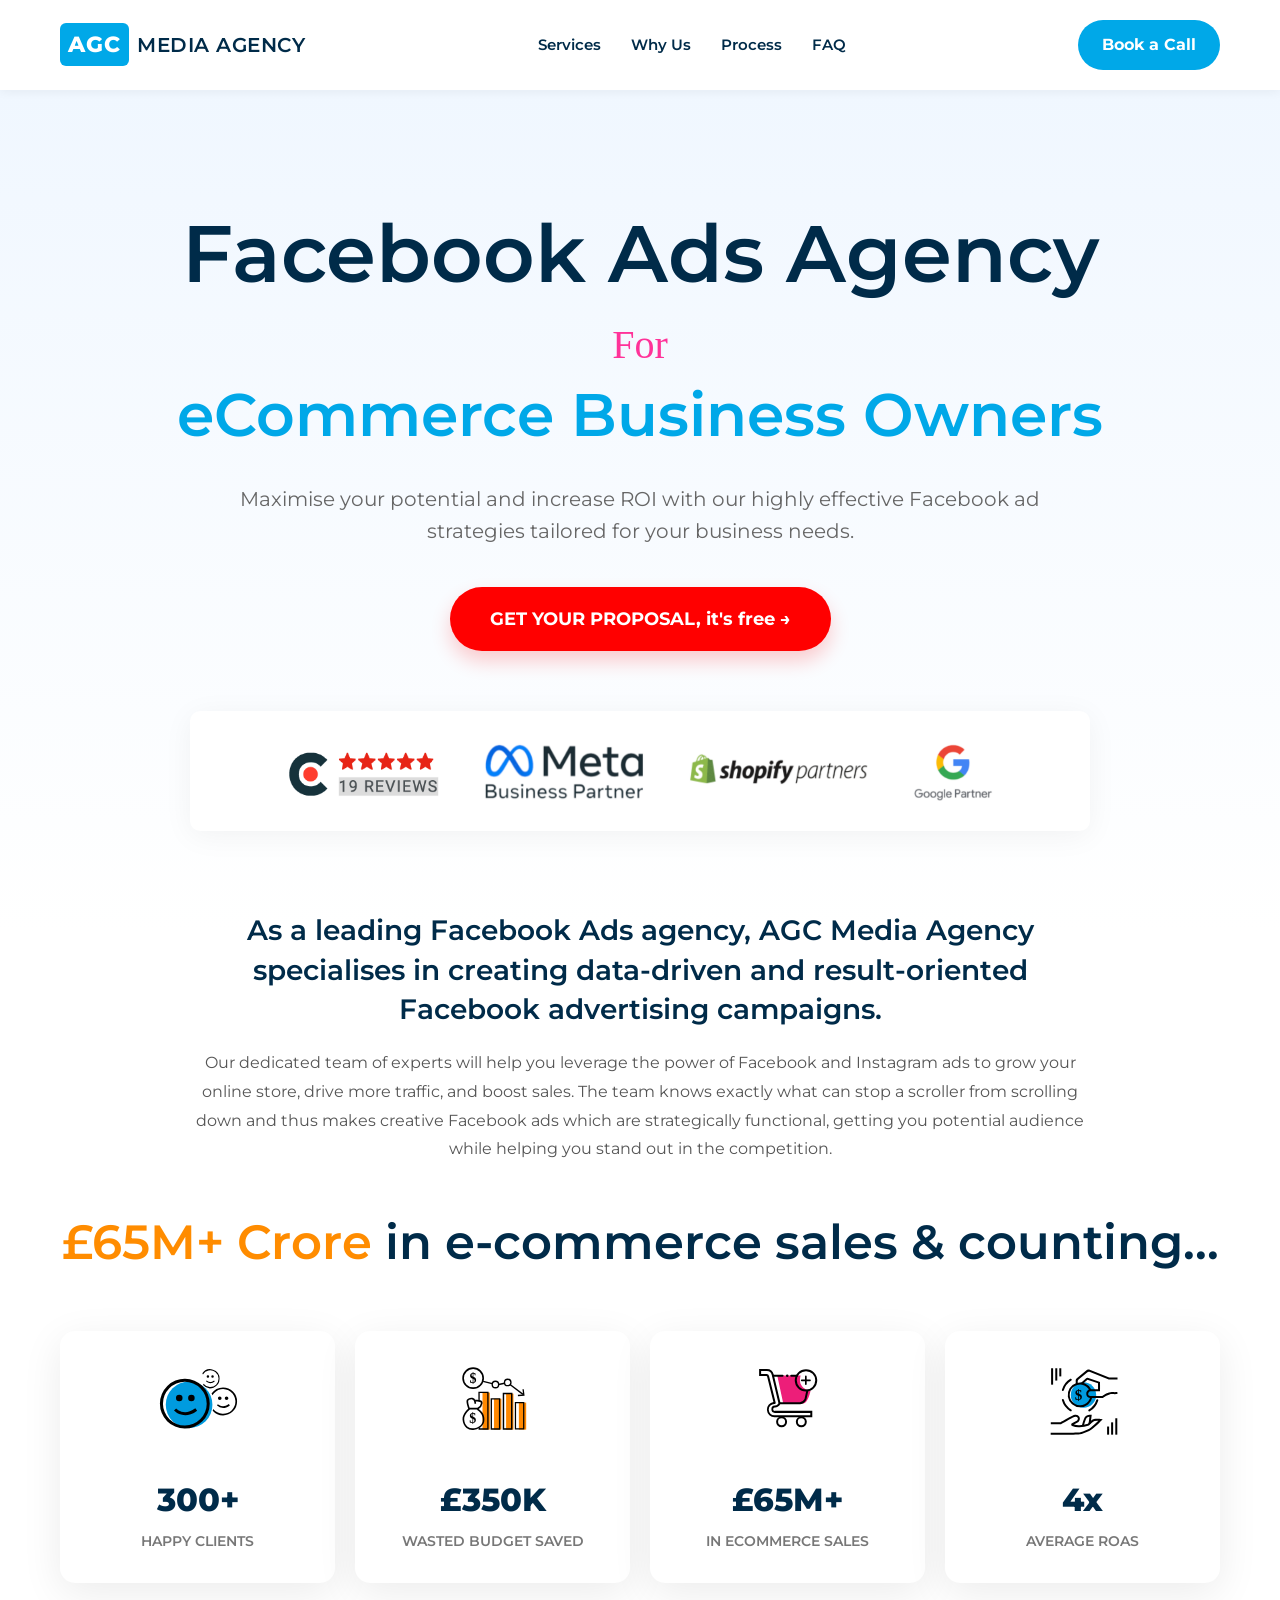
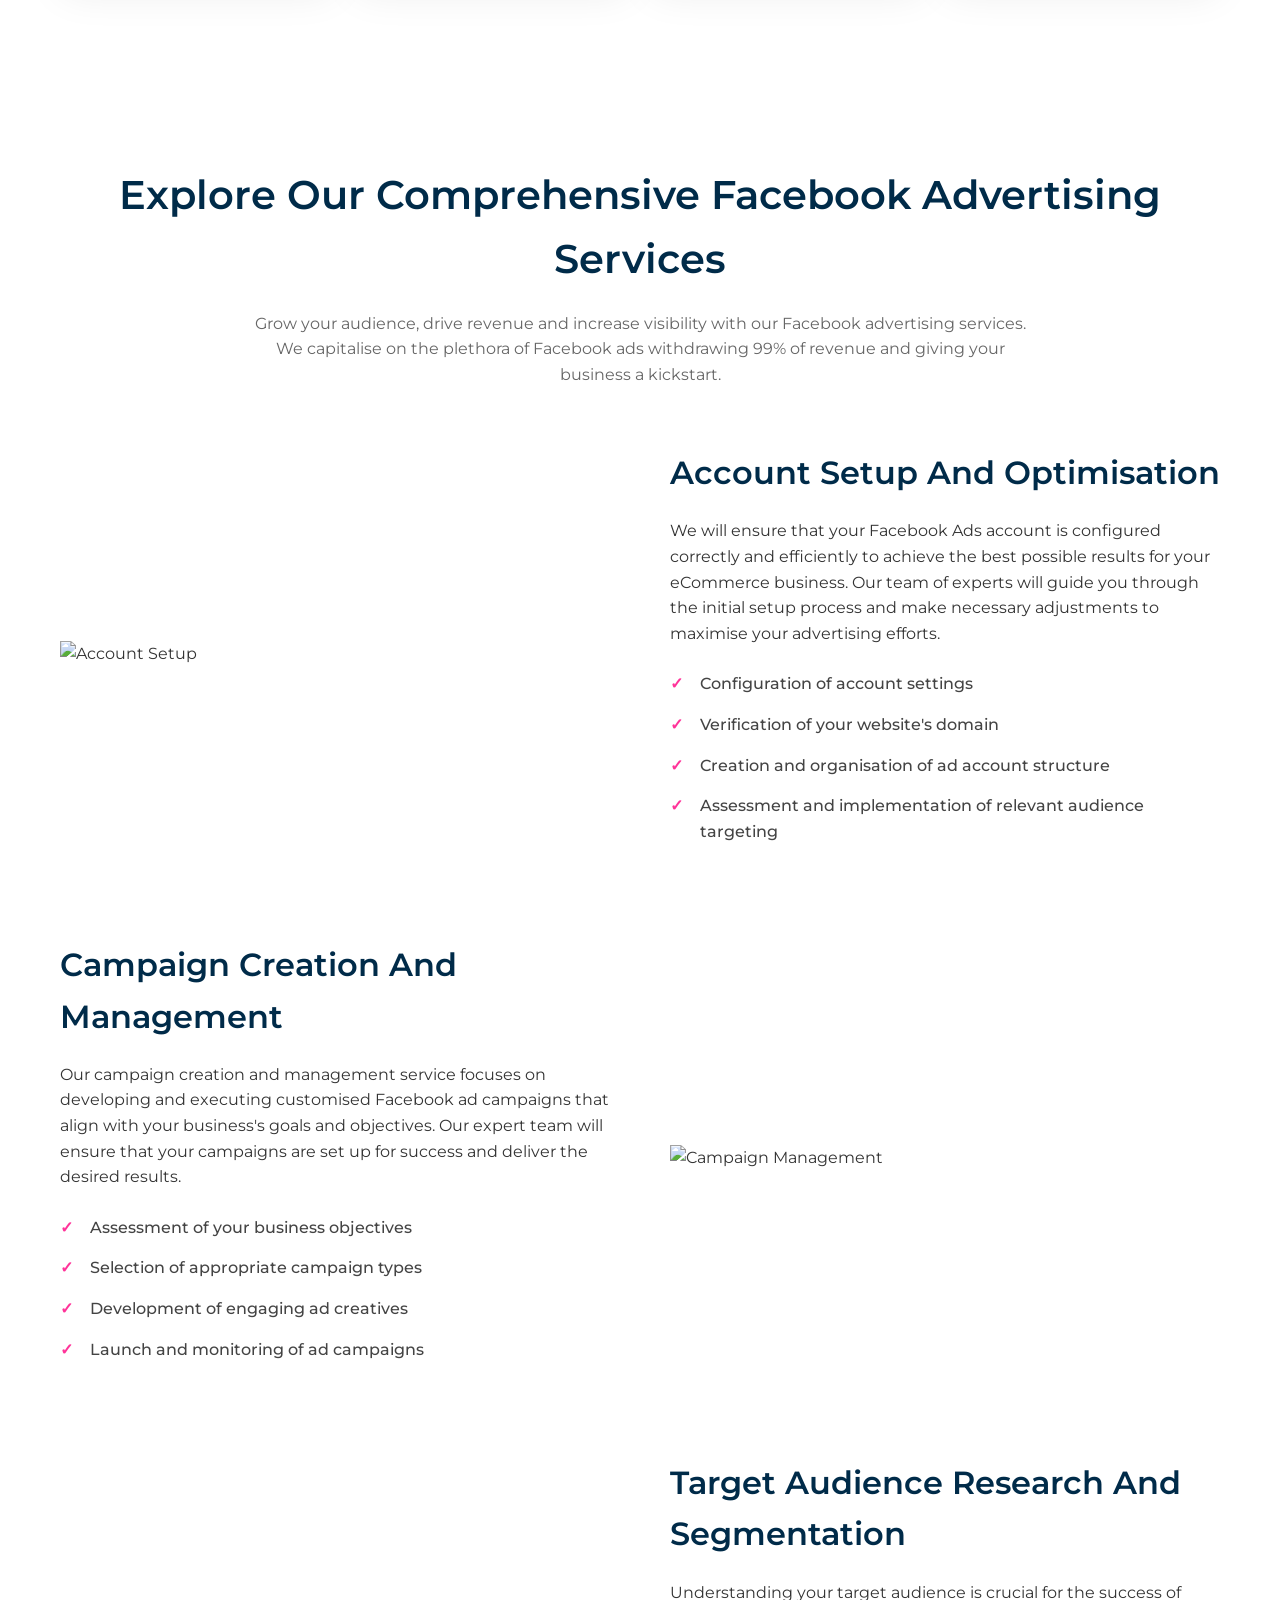
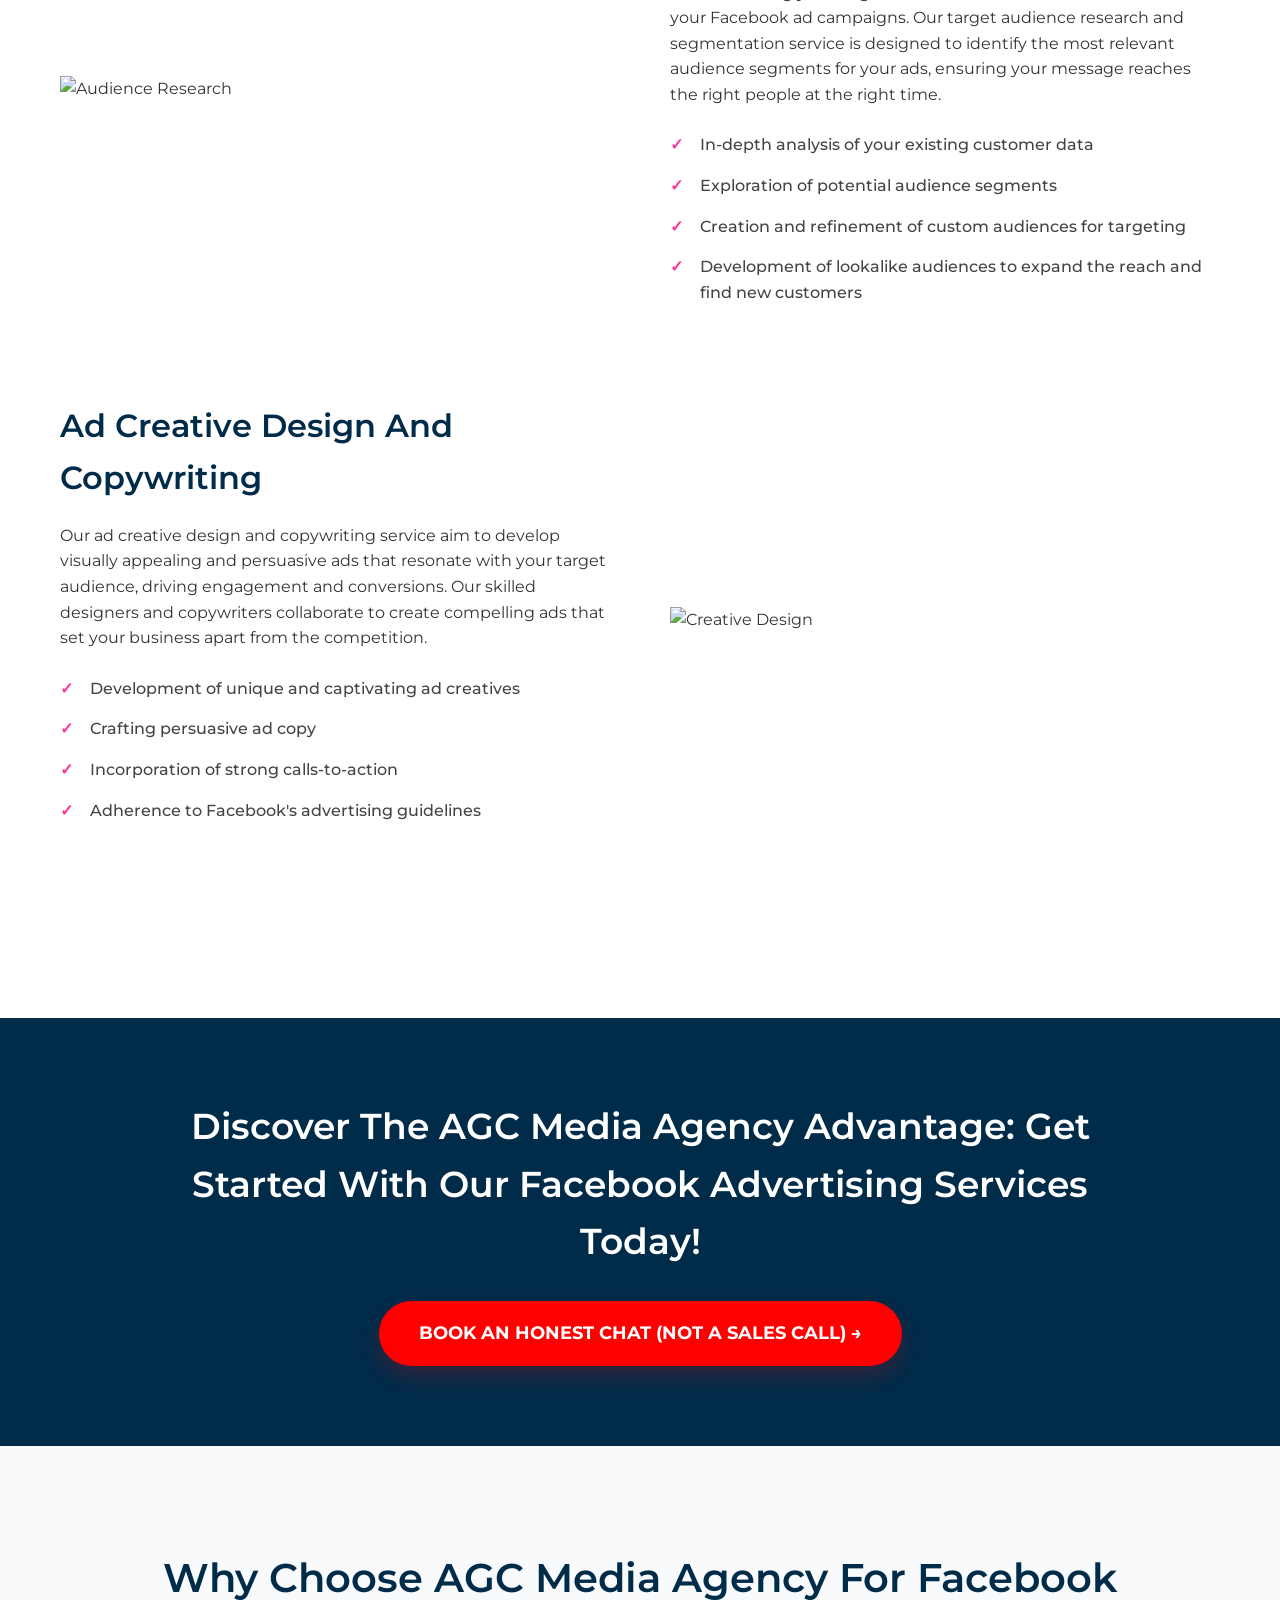
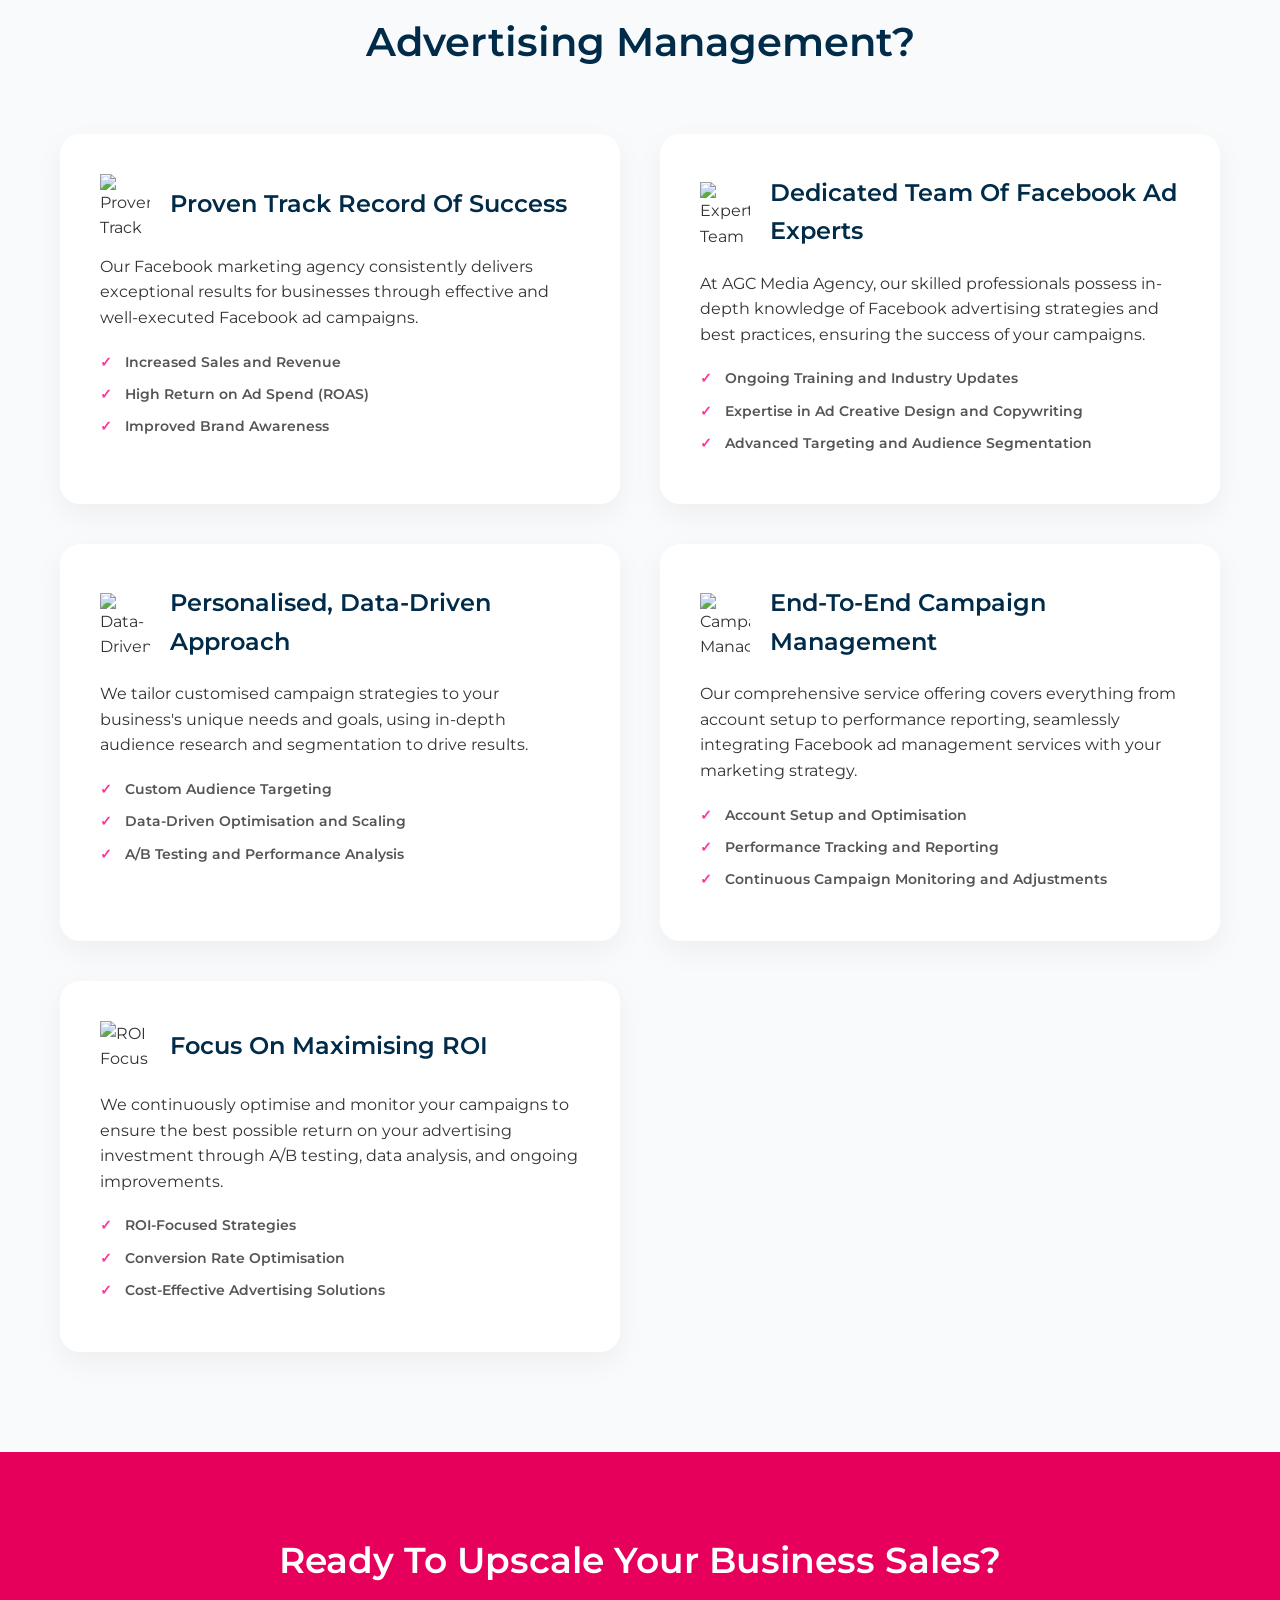
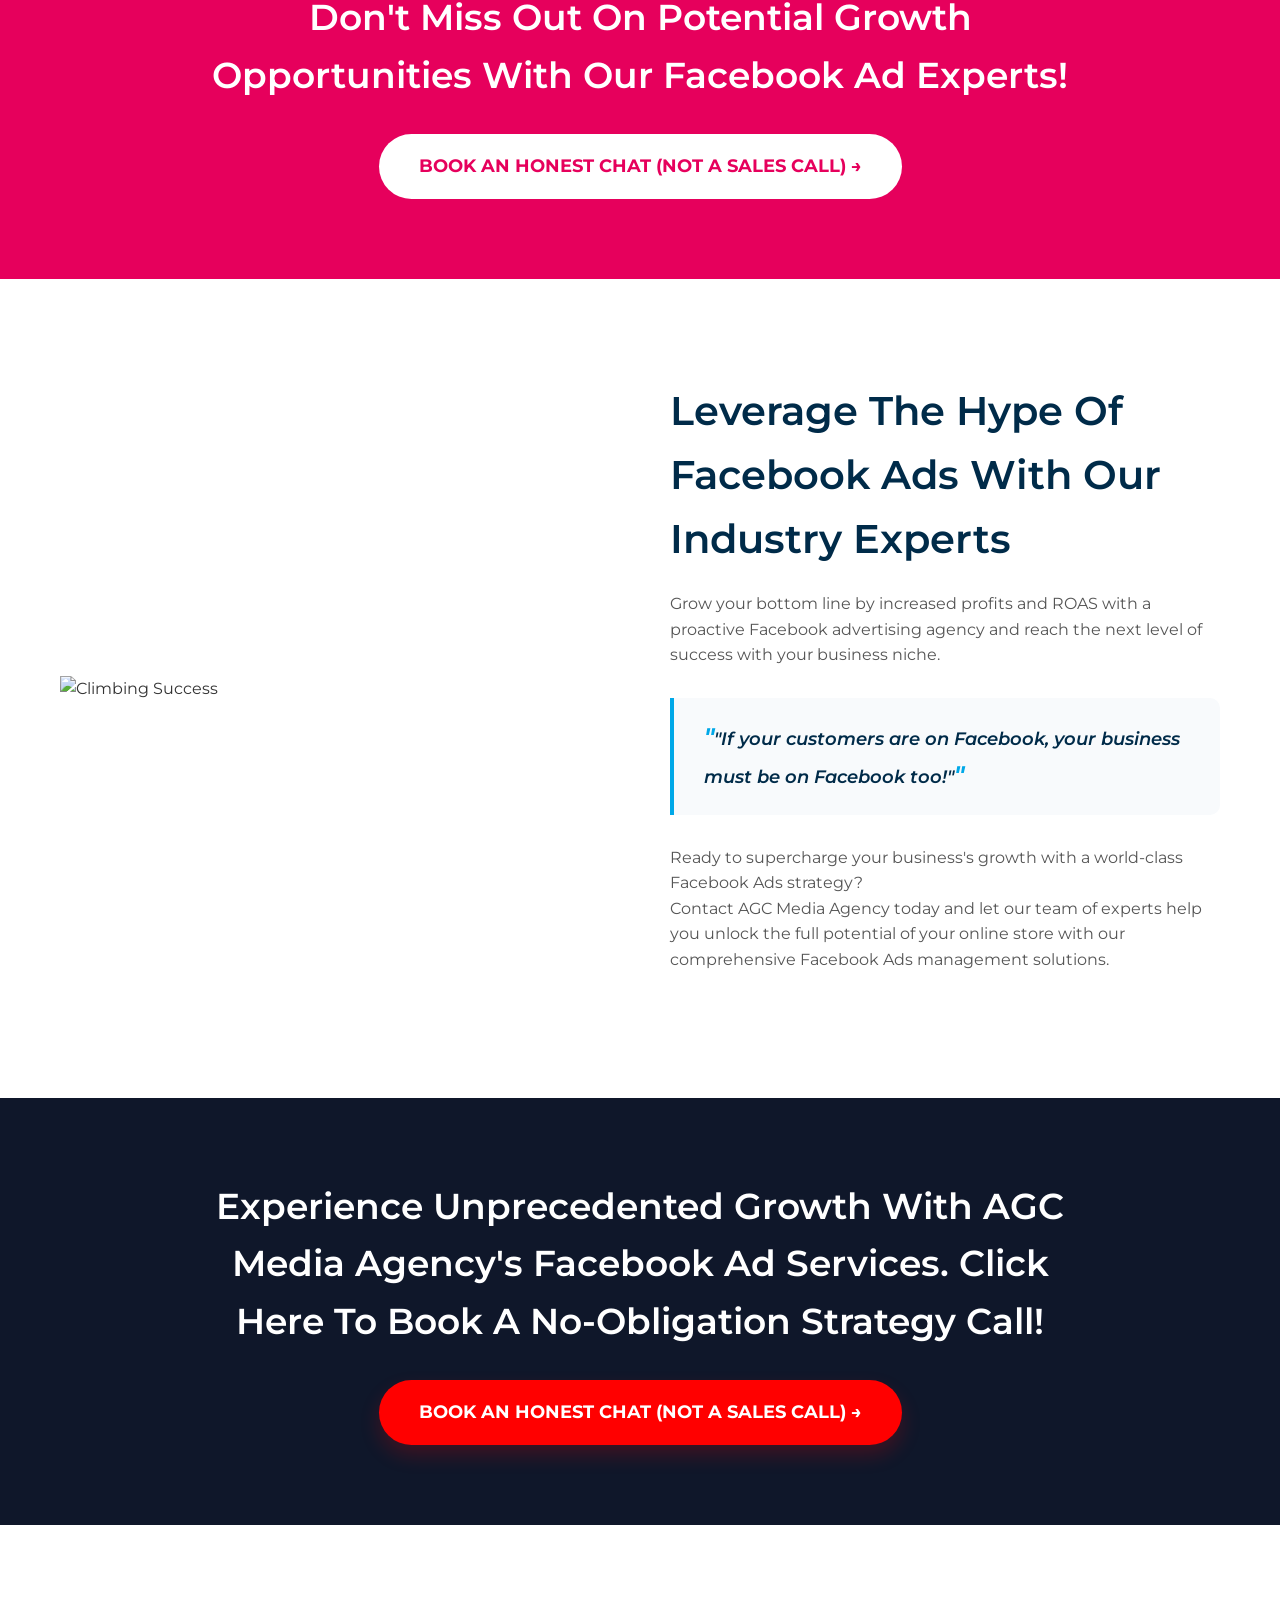
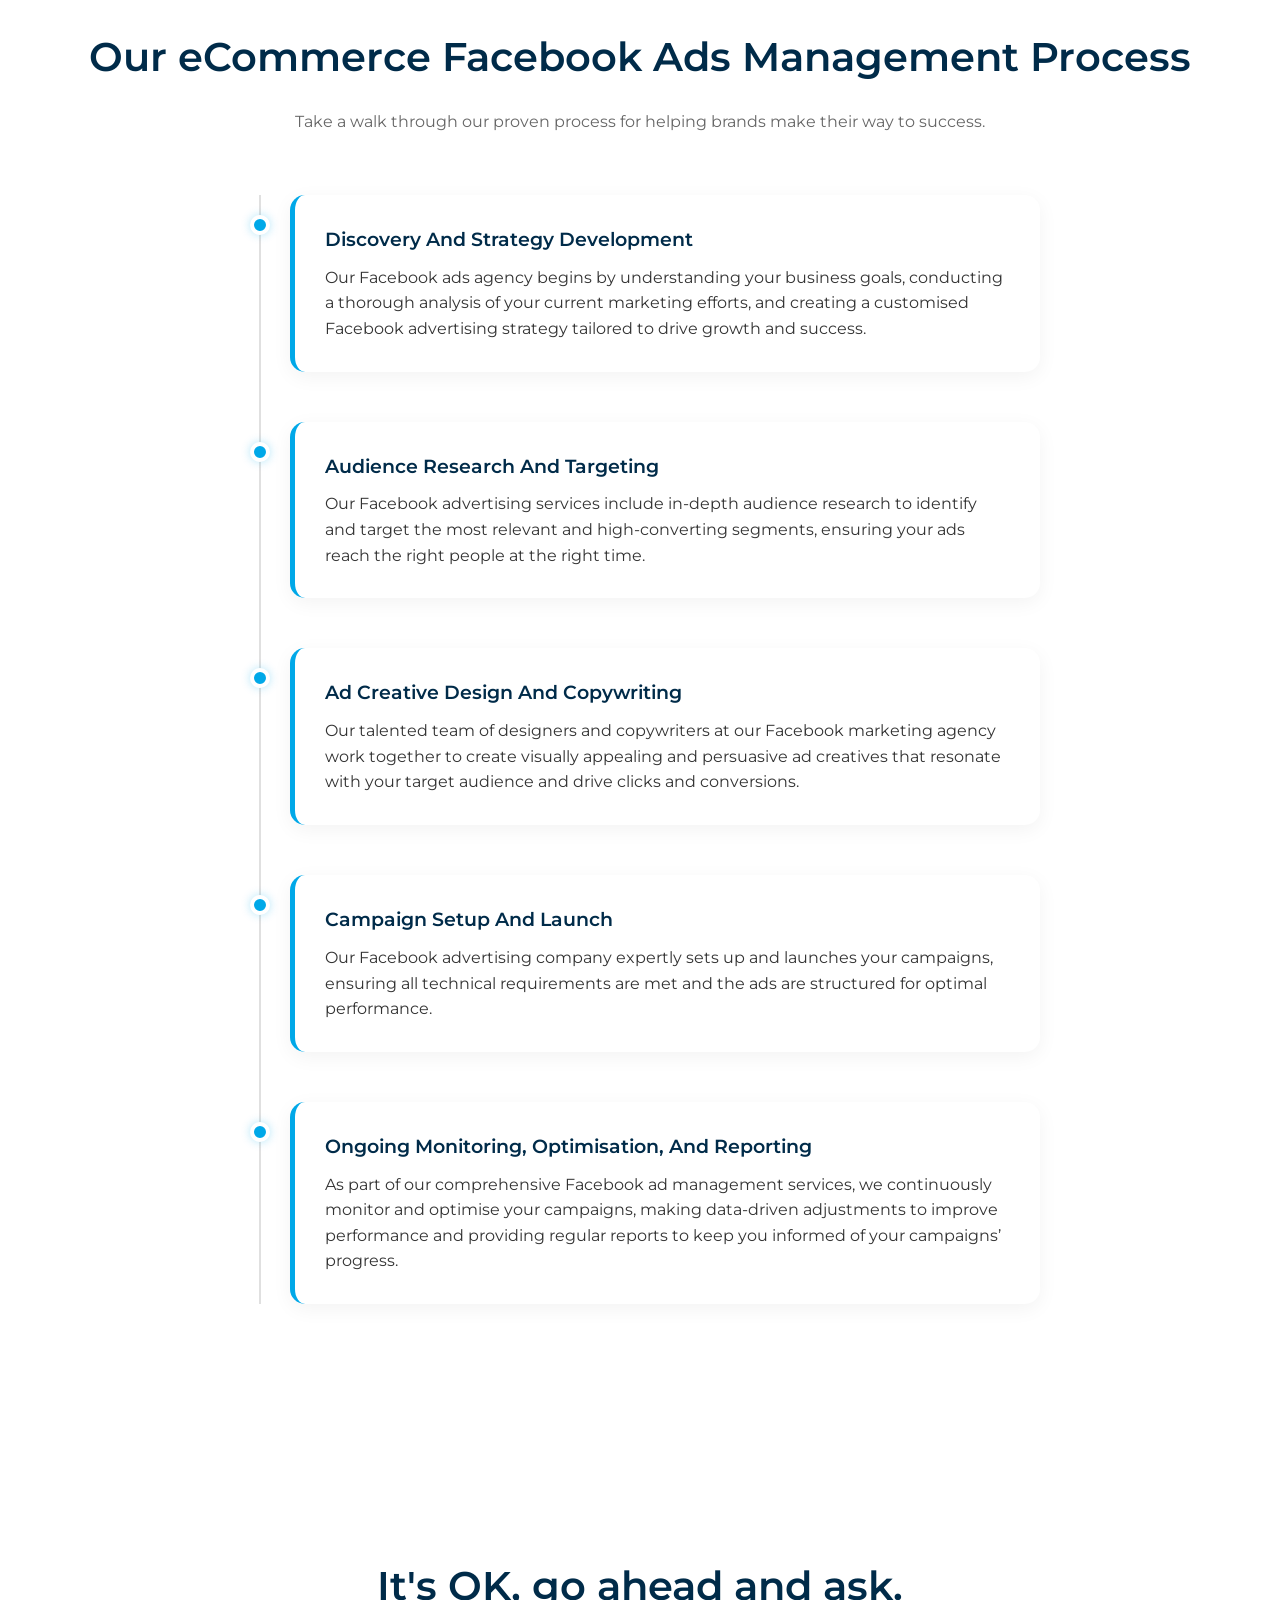
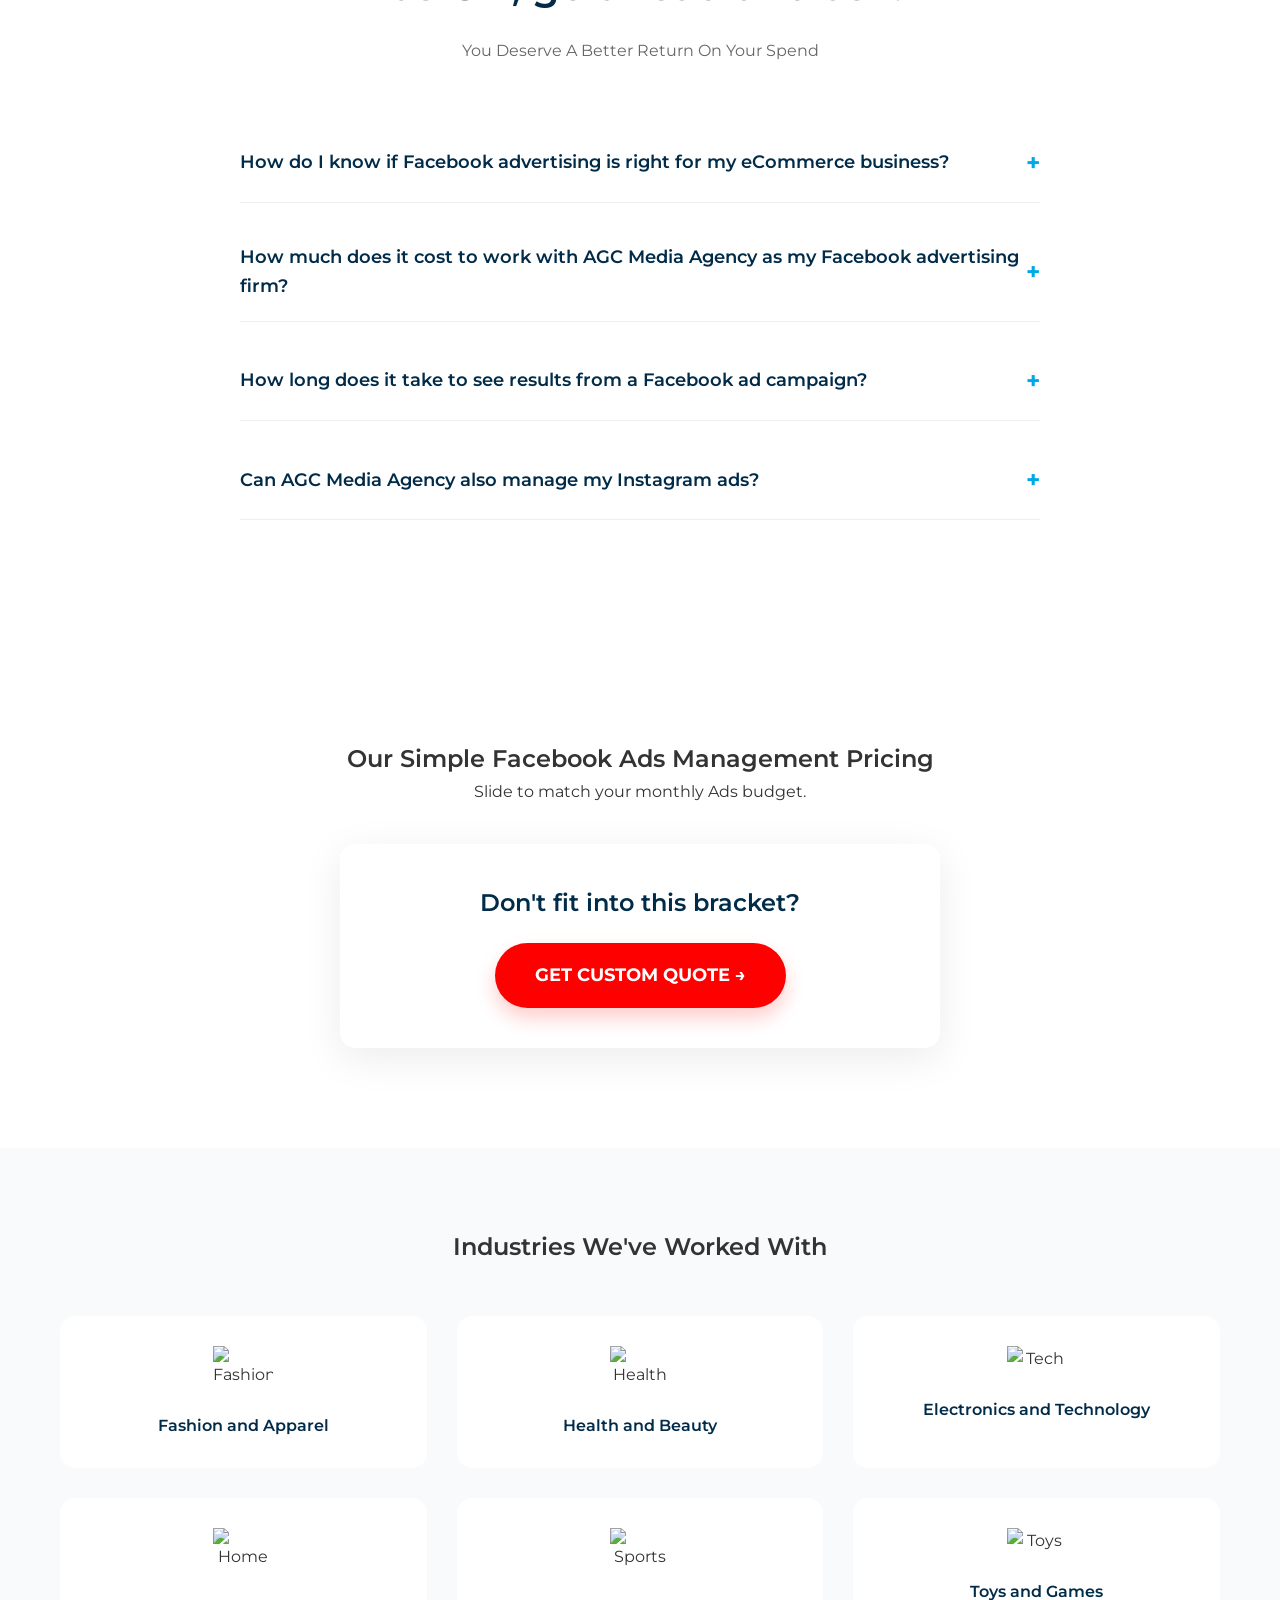
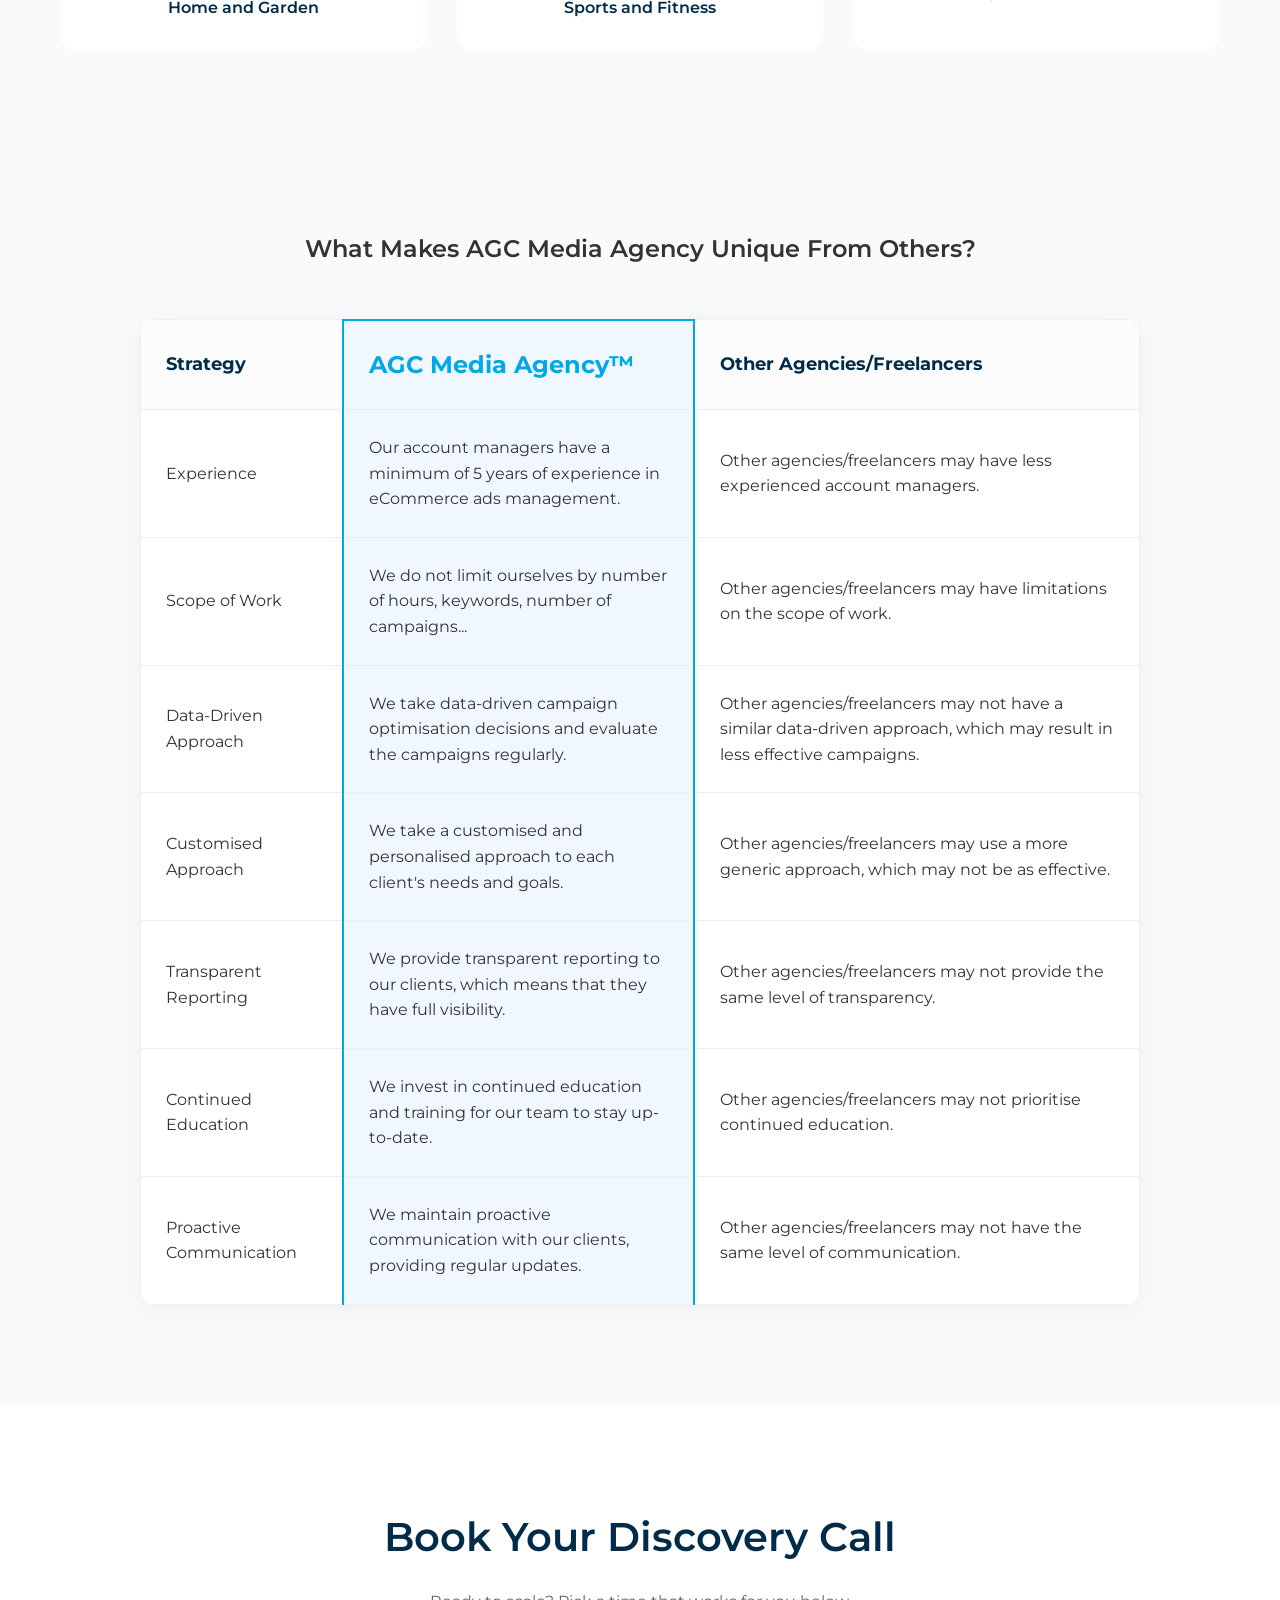
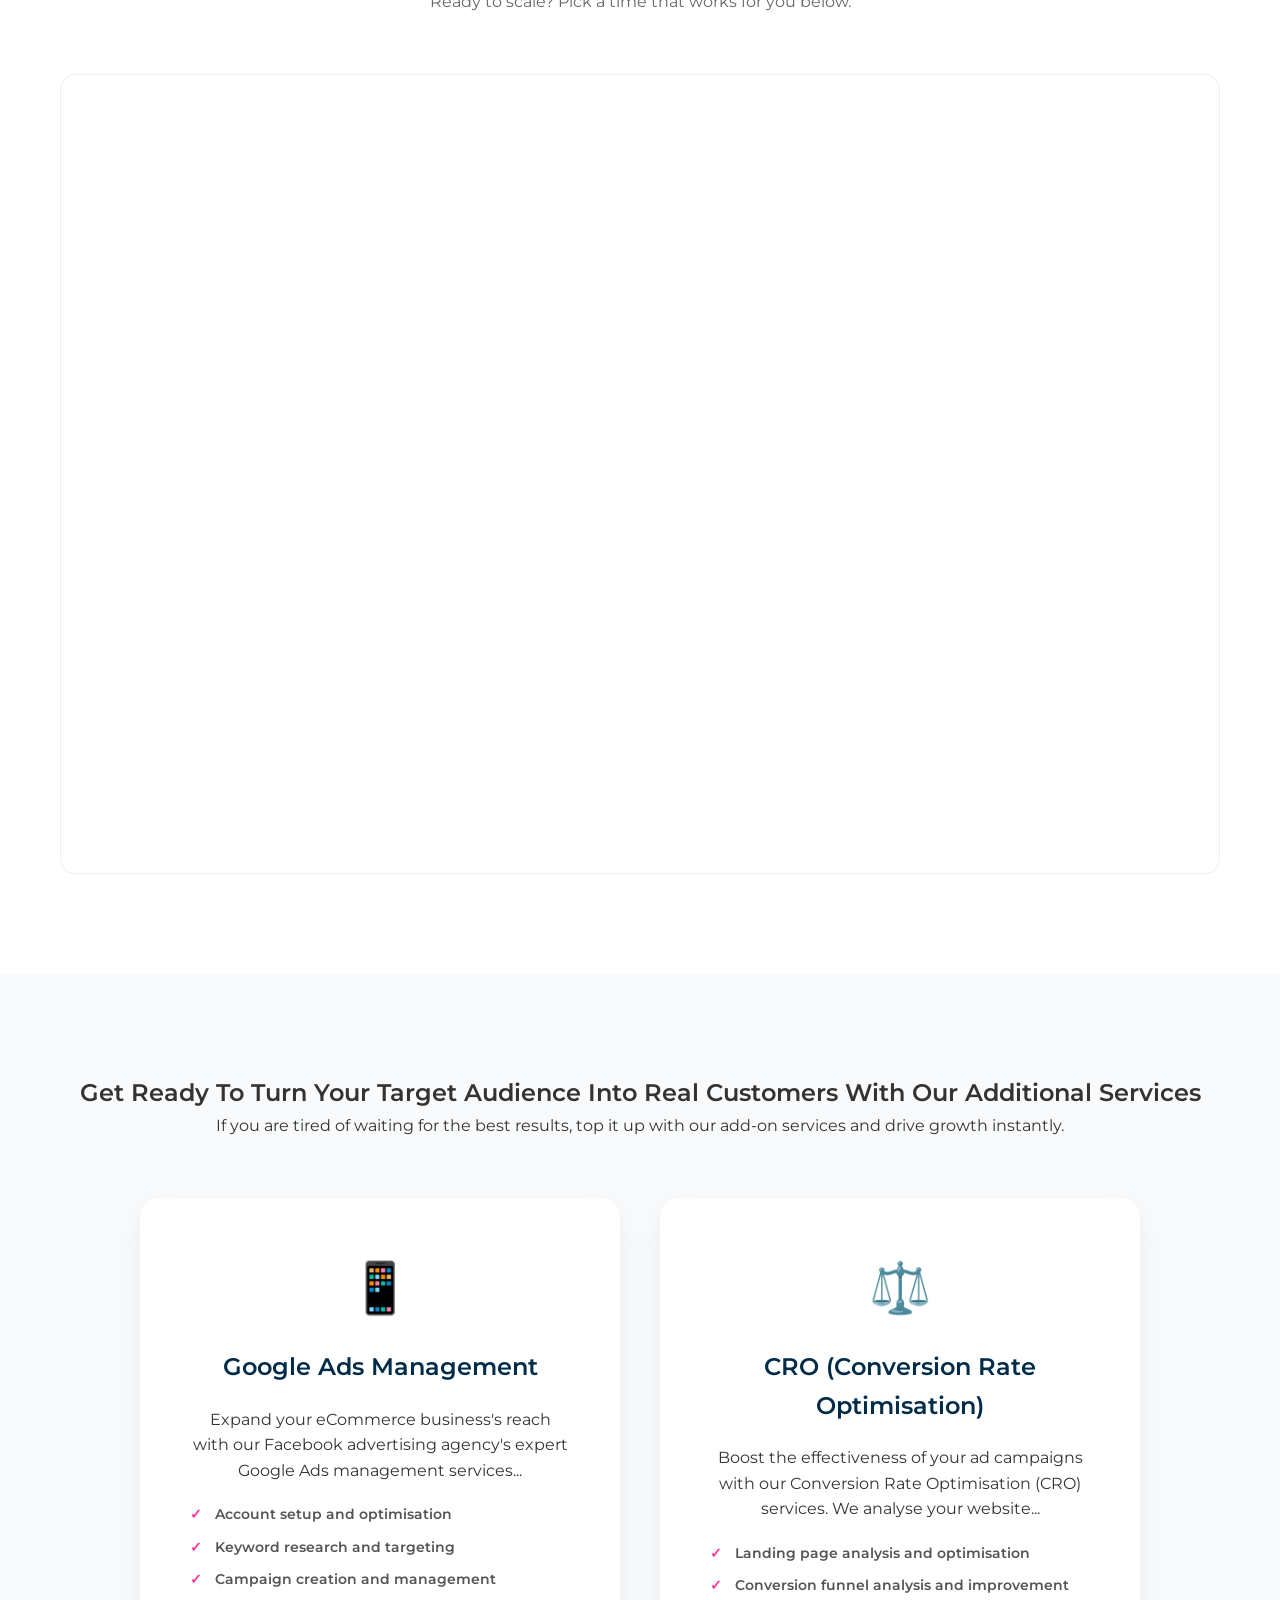
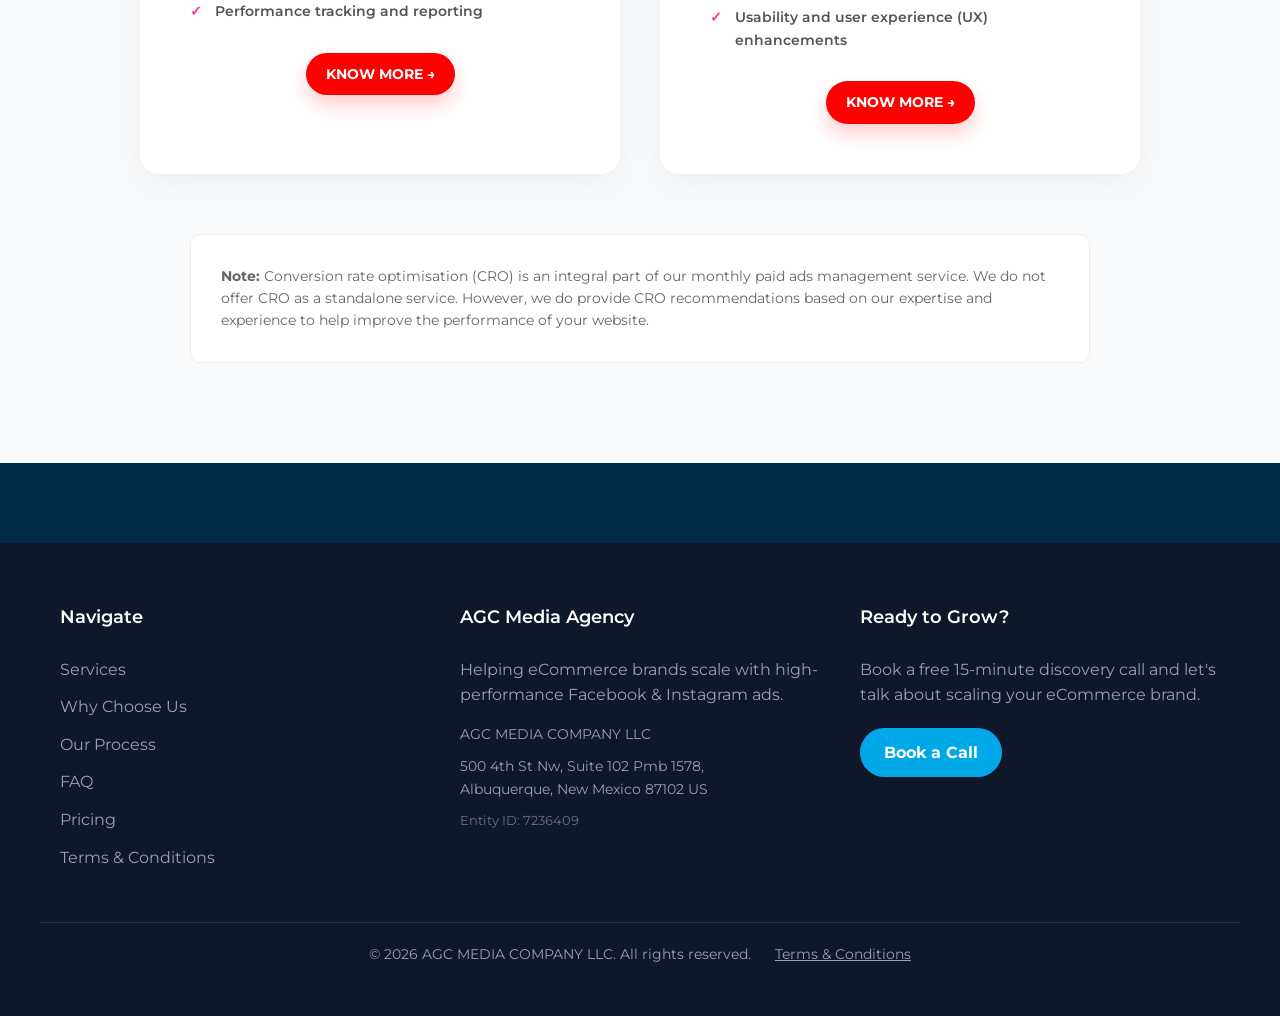
==== index.html @ 2851c327 "Initial commit - AGC Media Agency Website" ====
<!DOCTYPE html>
<html lang="en">

<head>
    <meta charset="UTF-8">
    <meta name="viewport" content="width=device-width, initial-scale=1.0">
    <title>Facebook Ads Agency for eCommerce | AGC Media Agency</title>
    <meta name="description"
        content="Maximise your potential and increase ROI with our highly effective Facebook ad strategies tailored for your business needs.">
    <link rel="icon" type="image/svg+xml" href="favicon.svg">
    <link rel="stylesheet" href="style.css">
    <link rel="preconnect" href="https://fonts.googleapis.com">
    <link rel="preconnect" href="https://fonts.gstatic.com" crossorigin>
    <link
        href="https://fonts.googleapis.com/css2?family=Montserrat:wght@400;600;700;800&family=Inter:wght@400;500&display=swap"
        rel="stylesheet">
</head>

<body>
    <header class="header">
        <div class="container">
            <div class="logo">
                <a href="#" style="text-decoration: none; display: flex; align-items: center; gap: 8px;">
                    <div
                        style="background: var(--primary-color); color: white; border-radius: 6px; padding: 4px 8px; font-weight: 800; font-size: 22px; letter-spacing: 1px;">
                        AGC</div>
                    <span
                        style="font-size: 20px; font-weight: 600; color: var(--navy-color); text-transform: uppercase; letter-spacing: 0.5px;">Media
                        Agency</span>
                </a>
            </div>
            <nav class="nav">
                <a href="#what-we-do">Services</a>
                <a href="#results">Why Us</a>
                <a href="#process">Process</a>
                <a href="#faq">FAQ</a>
            </nav>
            <a href="#book-a-call" class="btn btn-primary">Book a Call</a>
        </div>
    </header>

    <main>
        <section class="hero">
            <div class="container text-center">
                <h1 class="hero-title">Facebook Ads Agency</h1>
                <p class="hero-accent">For</p>
                <h2 class="hero-subtitle">eCommerce Business Owners</h2>
                <p class="hero-description">Maximise your potential and increase ROI with our highly effective Facebook
                    ad strategies tailored for your business needs.</p>
                <a href="#book-a-call" class="btn btn-secondary">GET YOUR PROPOSAL, it's free &rarr;</a>

                <div class="hero-trust">
                    <!-- Trust logos container -->
                    <div class="trust-logos"
                        style="display: flex; align-items: center; justify-content: center; gap: 40px;">
                        <img src="a.png" alt="Clutch Reviews" style="height: 60px;">
                        <img src="b.png" alt="Meta Business Partner" style="height: 60px;">
                        <img src="c.png" alt="Google Partner" style="height: 60px;">
                        <img src="d.png" alt="Shopify Partners" style="height: 60px;">
                    </div>
                </div>
            </div>
            <div class="hero-bg-shapes">
                <div class="shape shape-1"></div>
                <div class="shape shape-2"></div>
            </div>
        </section>

        <section class="intro" style="padding: 10px 0 20px; margin-top: -30px; position: relative; z-index: 10;">
            <div class="container text-center">
                <h3 style="font-size: 28px; color: var(--navy-color); margin-bottom: 20px;">As a leading Facebook Ads
                    agency, AGC Media Agency specialises in creating data-driven and result-oriented Facebook
                    advertising
                    campaigns.</h3>
                <p style="font-size: 16px; color: #555; max-width: 900px; margin: 0 auto; line-height: 1.8;">Our
                    dedicated team of experts will help you leverage the power of Facebook and Instagram ads to grow
                    your online store, drive more traffic, and boost sales. The team knows exactly what can stop a
                    scroller from scrolling down and thus makes creative Facebook ads which are strategically
                    functional, getting you potential audience while helping you stand out in the competition.</p>
            </div>
        </section>

        <section class="stats" style="padding: 20px 0 80px;">
            <div class="container text-center">
                <h2 class="sales-highlight" style="margin-bottom: 50px;"><span>£65M+ Crore</span> in e-commerce sales &
                    counting...</h2>

                <div class="stats-grid">
                    <div class="stat-card">
                        <div class="stat-icon"><img src="Happy-Clients-icon-01-01 (1).svg" alt="Happy Clients"
                                style="width: 80px; height: auto;"></div>
                        <div class="stat-number">300+</div>
                        <div class="stat-label">Happy clients</div>
                    </div>
                    <div class="stat-card">
                        <div class="stat-icon"><img src="Wasted-budget-icon-01-02-02.svg" alt="Wasted budget saved"
                                style="width: 80px; height: auto;"></div>
                        <div class="stat-number">£350K</div>
                        <div class="stat-label">Wasted budget saved</div>
                    </div>
                    <div class="stat-card">
                        <div class="stat-icon"><img src="eCommerce-sales-icon-01-03.svg" alt="eCommerce sales"
                                style="width: 80px; height: auto;"></div>
                        <div class="stat-number">£65M+</div>
                        <div class="stat-label">In eCommerce sales</div>
                    </div>
                    <div class="stat-card">
                        <div class="stat-icon"><img src="Average-ROAS-icon-01-04.svg" alt="Average ROAS"
                                style="width: 80px; height: auto;"></div>
                        <div class="stat-number">4x</div>
                        <div class="stat-label">Average ROAS</div>
                    </div>
                </div>
            </div>
        </section>

        <section class="services" id="what-we-do">
            <div class="container">
                <div class="section-title text-center">
                    <h2>Explore Our Comprehensive Facebook Advertising Services</h2>
                    <p>Grow your audience, drive revenue and increase visibility with our Facebook advertising services.
                        We capitalise on the plethora of Facebook ads withdrawing 99% of revenue and giving your
                        business a kickstart.</p>
                </div>

                <div class="service-block">
                    <div class="service-image">
                        <img src="https://oxedent.co.uk/wp-content/uploads/2023/04/Shopping-Ads-Management-01.svg"
                            alt="Account Setup">
                    </div>
                    <div class="service-content">
                        <h3>Account Setup And Optimisation</h3>
                        <p>We will ensure that your Facebook Ads account is configured correctly and efficiently to
                            achieve the best possible results for your eCommerce business. Our team of experts will
                            guide you through the initial setup process and make necessary adjustments to maximise your
                            advertising efforts.</p>
                        <ul class="checklist">
                            <li>Configuration of account settings</li>
                            <li>Verification of your website's domain</li>
                            <li>Creation and organisation of ad account structure</li>
                            <li>Assessment and implementation of relevant audience targeting</li>
                        </ul>
                    </div>
                </div>

                <div class="service-block reverse">
                    <div class="service-image">
                        <img src="https://oxedent.co.uk/wp-content/uploads/2023/04/Video-Ads-Management-01.svg"
                            alt="Campaign Management">
                    </div>
                    <div class="service-content">
                        <h3>Campaign Creation And Management</h3>
                        <p>Our campaign creation and management service focuses on developing and executing customised
                            Facebook ad campaigns that align with your business's goals and objectives. Our expert team
                            will ensure that your campaigns are set up for success and deliver the desired results.</p>
                        <ul class="checklist">
                            <li>Assessment of your business objectives</li>
                            <li>Selection of appropriate campaign types</li>
                            <li>Development of engaging ad creatives</li>
                            <li>Launch and monitoring of ad campaigns</li>
                        </ul>
                    </div>
                </div>

                <div class="service-block">
                    <div class="service-image">
                        <img src="https://oxedent.co.uk/wp-content/uploads/2023/04/Display-Ads-Management-01.svg"
                            alt="Audience Research">
                    </div>
                    <div class="service-content">
                        <h3>Target Audience Research And Segmentation</h3>
                        <p>Understanding your target audience is crucial for the success of your Facebook ad campaigns.
                            Our target audience research and segmentation service is designed to identify the most
                            relevant audience segments for your ads, ensuring your message reaches the right people at
                            the right time.</p>
                        <ul class="checklist">
                            <li>In-depth analysis of your existing customer data</li>
                            <li>Exploration of potential audience segments</li>
                            <li>Creation and refinement of custom audiences for targeting</li>
                            <li>Development of lookalike audiences to expand the reach and find new customers</li>
                        </ul>
                    </div>
                </div>

                <div class="service-block reverse">
                    <div class="service-image">
                        <img src="https://oxedent.co.uk/wp-content/uploads/2023/04/Remarketing-and-Retargeting-01.svg"
                            alt="Creative Design">
                    </div>
                    <div class="service-content">
                        <h3>Ad Creative Design And Copywriting</h3>
                        <p>Our ad creative design and copywriting service aim to develop visually appealing and
                            persuasive ads that resonate with your target audience, driving engagement and conversions.
                            Our skilled designers and copywriters collaborate to create compelling ads that set your
                            business apart from the competition.</p>
                        <ul class="checklist">
                            <li>Development of unique and captivating ad creatives</li>
                            <li>Crafting persuasive ad copy</li>
                            <li>Incorporation of strong calls-to-action</li>
                            <li>Adherence to Facebook's advertising guidelines</li>
                        </ul>
                    </div>
                </div>
            </div>
        </section>

        <section class="cta-banner cta-blue">
            <div class="container text-center">
                <h2>Discover The AGC Media Agency Advantage: Get Started With Our Facebook Advertising Services Today!
                </h2>
                <a href="#book-a-call" class="btn btn-secondary">BOOK AN HONEST CHAT (NOT A SALES CALL) &rarr;</a>
            </div>
        </section>

        <section id="results" class="features">
            <div class="container">
                <div class="section-title text-center">
                    <h2>Why Choose AGC Media Agency For Facebook Advertising Management?</h2>
                </div>

                <div class="features-grid">
                    <div class="feature-card">
                        <div class="feature-header">
                            <div class="feature-icon"><img
                                    src="https://oxedent.co.uk/wp-content/uploads/2023/04/nw-service-icon01.png"
                                    alt="Proven Track Record" style="max-height: 60px;"></div>
                            <h3>Proven Track Record Of Success</h3>
                        </div>
                        <p>Our Facebook marketing agency consistently delivers exceptional results for businesses
                            through effective and well-executed Facebook ad campaigns.</p>
                        <ul class="checklist-small">
                            <li>Increased Sales and Revenue</li>
                            <li>High Return on Ad Spend (ROAS)</li>
                            <li>Improved Brand Awareness</li>
                        </ul>
                    </div>
                    <div class="feature-card">
                        <div class="feature-header">
                            <div class="feature-icon"><img
                                    src="https://oxedent.co.uk/wp-content/uploads/2023/04/nw-service-icon04.png"
                                    alt="Expert Team" style="max-height: 60px;"></div>
                            <h3>Dedicated Team Of Facebook Ad Experts</h3>
                        </div>
                        <p>At AGC Media Agency, our skilled professionals possess in-depth knowledge of Facebook
                            advertising
                            strategies and best practices, ensuring the success of your campaigns.</p>
                        <ul class="checklist-small">
                            <li>Ongoing Training and Industry Updates</li>
                            <li>Expertise in Ad Creative Design and Copywriting</li>
                            <li>Advanced Targeting and Audience Segmentation</li>
                        </ul>
                    </div>
                    <div class="feature-card">
                        <div class="feature-header">
                            <div class="feature-icon"><img
                                    src="https://oxedent.co.uk/wp-content/uploads/2023/04/nw-service-icon02.png"
                                    alt="Data-Driven" style="max-height: 60px;"></div>
                            <h3>Personalised, Data-Driven Approach</h3>
                        </div>
                        <p>We tailor customised campaign strategies to your business's unique needs and goals, using
                            in-depth audience research and segmentation to drive results.</p>
                        <ul class="checklist-small">
                            <li>Custom Audience Targeting</li>
                            <li>Data-Driven Optimisation and Scaling</li>
                            <li>A/B Testing and Performance Analysis</li>
                        </ul>
                    </div>
                    <div class="feature-card">
                        <div class="feature-header">
                            <div class="feature-icon"><img
                                    src="https://oxedent.co.uk/wp-content/uploads/2023/04/nw-service-icon03.png"
                                    alt="Campaign Management" style="max-height: 60px;"></div>
                            <h3>End-To-End Campaign Management</h3>
                        </div>
                        <p>Our comprehensive service offering covers everything from account setup to performance
                            reporting, seamlessly integrating Facebook ad management services with your marketing
                            strategy.</p>
                        <ul class="checklist-small">
                            <li>Account Setup and Optimisation</li>
                            <li>Performance Tracking and Reporting</li>
                            <li>Continuous Campaign Monitoring and Adjustments</li>
                        </ul>
                    </div>
                    <div class="feature-card">
                        <div class="feature-header">
                            <div class="feature-icon"><img
                                    src="https://oxedent.co.uk/wp-content/uploads/2023/04/nw-service-icon02.png"
                                    alt="ROI Focus" style="max-height: 60px;"></div>
                            <h3>Focus On Maximising ROI</h3>
                        </div>
                        <p>We continuously optimise and monitor your campaigns to ensure the best possible return on
                            your advertising investment through A/B testing, data analysis, and ongoing
                            improvements.</p>
                        <ul class="checklist-small">
                            <li>ROI-Focused Strategies</li>
                            <li>Conversion Rate Optimisation</li>
                            <li>Cost-Effective Advertising Solutions</li>
                        </ul>
                    </div>
                </div>
            </div>
        </section>

        <section class="cta-banner cta-pink">
            <div class="container text-center">
                <h2>Ready To Upscale Your Business Sales?<br>Don't Miss Out On Potential Growth<br>Opportunities With
                    Our Facebook Ad Experts!</h2>
                <a href="#book-a-call" class="btn btn-white">BOOK AN HONEST CHAT (NOT A SALES CALL) &rarr;</a>
            </div>
        </section>

        <section class="leverage-hype">
            <div class="container leverage-content">
                <div class="leverage-image">
                    <img src="https://oxedent.co.uk/wp-content/uploads/2023/04/Stepping-Up-Your-eCommerce-01.svg"
                        alt="Climbing Success">
                </div>
                <div class="leverage-text">
                    <h2>Leverage The Hype Of Facebook Ads With Our Industry Experts</h2>
                    <p>Grow your bottom line by increased profits and ROAS with a proactive Facebook advertising agency
                        and reach the next level of success with your business niche.</p>
                    <div class="quote-box">
                        <p>"If your customers are on Facebook, your business must be on Facebook too!"</p>
                    </div>
                    <p>Ready to supercharge your business's growth with a world-class Facebook Ads strategy?<br>Contact
                        AGC Media Agency today and let our team of experts help you unlock the full potential of your
                        online
                        store with our comprehensive Facebook Ads management solutions.</p>
                </div>
            </div>
        </section>

        <section class="cta-banner cta-blue-dark">
            <div class="container text-center">
                <h2>Experience Unprecedented Growth With AGC Media Agency's Facebook Ad Services. Click Here To Book A
                    No-Obligation Strategy Call!</h2>
                <a href="#book-a-call" class="btn btn-secondary">BOOK AN HONEST CHAT (NOT A SALES CALL) &rarr;</a>
            </div>
        </section>

        <section id="process" class="process">
            <div class="container">
                <div class="section-title text-center">
                    <h2>Our eCommerce Facebook Ads Management Process</h2>
                    <p>Take a walk through our proven process for helping brands make their way to success.
                    </p>
                </div>

                <div class="process-flow">
                    <div class="process-step">
                        <div class="process-card">
                            <h3>Discovery And Strategy Development</h3>
                            <p>Our Facebook ads agency begins by understanding your business goals, conducting a
                                thorough analysis of your current marketing efforts, and creating a customised Facebook
                                advertising strategy tailored to drive growth and success.</p>
                        </div>
                        <div class="process-dot"></div>
                    </div>
                    <div class="process-step">
                        <div class="process-card">
                            <h3>Audience Research And Targeting</h3>
                            <p>Our Facebook advertising services include in-depth audience research to identify and
                                target the most relevant and high-converting segments, ensuring your ads reach the right
                                people at the right time.</p>
                        </div>
                        <div class="process-dot"></div>
                    </div>
                    <div class="process-step">
                        <div class="process-card">
                            <h3>Ad Creative Design And Copywriting</h3>
                            <p>Our talented team of designers and copywriters at our Facebook marketing agency work
                                together to create visually appealing and persuasive ad creatives that resonate with
                                your target audience and drive clicks and conversions.</p>
                        </div>
                        <div class="process-dot"></div>
                    </div>
                    <div class="process-step">
                        <div class="process-card">
                            <h3>Campaign Setup And Launch</h3>
                            <p>Our Facebook advertising company expertly sets up and launches your campaigns, ensuring
                                all technical requirements are met and the ads are structured for optimal performance.
                            </p>
                        </div>
                        <div class="process-dot"></div>
                    </div>
                    <div class="process-step">
                        <div class="process-card">
                            <h3>Ongoing Monitoring, Optimisation, And Reporting</h3>
                            <p>As part of our comprehensive Facebook ad management services, we continuously monitor and
                                optimise your campaigns, making data-driven adjustments to improve performance and
                                providing regular reports to keep you informed of your campaigns’ progress.</p>
                        </div>
                        <div class="process-dot"></div>
                    </div>
                </div>
            </div>
        </section>

        <section id="faq" class="faq">
            <div class="container">
                <div class="section-title text-center">
                    <h2>It's OK, go ahead and ask.</h2>
                    <p>You Deserve A Better Return On Your Spend</p>
                </div>

                <div class="faq-accordion">
                    <div class="faq-item">
                        <div class="faq-question">
                            <h3>How do I know if Facebook advertising is right for my eCommerce business?</h3>
                            <span class="plus">+</span>
                        </div>
                        <div class="faq-answer">
                            <p>Facebook advertising is highly effective for most eCommerce businesses due to its vast
                                reach and advanced targeting capabilities. If your target audience is on Facebook or
                                Instagram, we can help you find them.</p>
                        </div>
                    </div>
                    <div class="faq-item">
                        <div class="faq-question">
                            <h3>How much does it cost to work with AGC Media Agency as my Facebook advertising firm?
                            </h3>
                            <span class="plus">+</span>
                        </div>
                        <div class="faq-answer">
                            <p>Our pricing is tailored to your specific needs and budget. We offer transparent pricing
                                models based on your ad spend and management requirements for AGC Media Agency.</p>
                        </div>
                    </div>
                    <div class="faq-item">
                        <div class="faq-question">
                            <h3>How long does it take to see results from a Facebook ad campaign?</h3>
                            <span class="plus">+</span>
                        </div>
                        <div class="faq-answer">
                            <p>While some results can be seen almost immediately, we typically recommend a 3-month
                                period to fully optimize campaigns and see consistent, scalable ROI.</p>
                        </div>
                    </div>
                    <div class="faq-item">
                        <div class="faq-question">
                            <h3>Can AGC Media Agency also manage my Instagram ads?</h3>
                            <span class="plus">+</span>
                        </div>
                        <div class="faq-answer">
                            <p>Yes, absolutely! Instagram is part of the Meta advertising ecosystem, and we manage both
                                Facebook and Instagram ads as part of our core services.</p>
                        </div>
                    </div>
                </div>
            </div>
        </section>
        <section id="pricing" class="pricing text-center">
            <div class="container">
                <h2>Our Simple Facebook Ads Management Pricing</h2>
                <p>Slide to match your monthly Ads budget.</p>
                <div class="pricing-card">
                    <h3>Don't fit into this bracket?</h3>
                    <a href="#book-a-call" class="btn btn-secondary">GET CUSTOM QUOTE &rarr;</a>
                </div>
            </div>
        </section>

        <section class="industries">
            <div class="container text-center">
                <h2>Industries We've Worked With</h2>
                <div class="industries-grid">
                    <div class="industry-item">
                        <img src="https://oxedent.co.uk/wp-content/uploads/2023/04/Fashion-Apparelicon-02-01.svg"
                            alt="Fashion">
                        <p>Fashion and Apparel</p>
                    </div>
                    <div class="industry-item">
                        <img src="https://oxedent.co.uk/wp-content/uploads/2023/04/Health-Beauty-02-02.svg"
                            alt="Health">
                        <p>Health and Beauty</p>
                    </div>
                    <div class="industry-item">
                        <img src="https://oxedent.co.uk/wp-content/uploads/2023/04/Electronics-Technology-02-03.svg"
                            alt="Tech">
                        <p>Electronics and Technology</p>
                    </div>
                    <div class="industry-item">
                        <img src="https://oxedent.co.uk/wp-content/uploads/2023/04/Home-Garden-02-04.svg" alt="Home">
                        <p>Home and Garden</p>
                    </div>
                    <div class="industry-item">
                        <img src="https://oxedent.co.uk/wp-content/uploads/2023/04/Sports-Fitness-02-05.svg"
                            alt="Sports">
                        <p>Sports and Fitness</p>
                    </div>
                    <div class="industry-item">
                        <img src="https://oxedent.co.uk/wp-content/uploads/2023/04/Toys-Games-02-06.svg" alt="Toys">
                        <p>Toys and Games</p>
                    </div>
                </div>
            </div>
        </section>



        <section class="comparison text-center">
            <div class="container">
                <h2>What Makes AGC Media Agency Unique From Others?</h2>
                <div class="table-container">
                    <table class="comparison-table">
                        <thead>
                            <tr>
                                <th>Strategy</th>
                                <th class="highlight-col">AGC Media Agency™</th>
                                <th>Other Agencies/Freelancers</th>
                            </tr>
                        </thead>
                        <tbody>
                            <tr>
                                <td>Experience</td>
                                <td class="highlight-col">Our account managers have a minimum of 5 years of
                                    experience in eCommerce ads management.</td>
                                <td>Other agencies/freelancers may have less experienced account managers.
                                </td>
                            </tr>
                            <tr>
                                <td>Scope of Work</td>
                                <td class="highlight-col">We do not limit ourselves by number of hours,
                                    keywords, number of campaigns...</td>
                                <td>Other agencies/freelancers may have limitations on the scope of work.
                                </td>
                            </tr>
                            <tr>
                                <td>Data-Driven Approach</td>
                                <td class="highlight-col">We take data-driven campaign optimisation decisions and
                                    evaluate the campaigns regularly.</td>
                                <td>Other agencies/freelancers may not have a similar data-driven approach, which may
                                    result in less effective campaigns.</td>
                            </tr>
                            <tr>
                                <td>Customised Approach</td>
                                <td class="highlight-col">We take a customised and personalised approach to each
                                    client's needs and goals.</td>
                                <td>Other agencies/freelancers may use a more generic approach, which may not be as
                                    effective.</td>
                            </tr>
                            <tr>
                                <td>Transparent Reporting</td>
                                <td class="highlight-col">We provide transparent reporting to our clients, which means
                                    that they have full visibility.</td>
                                <td>Other agencies/freelancers may not provide the same level of transparency.</td>
                            </tr>
                            <tr>
                                <td>Continued Education</td>
                                <td class="highlight-col">We invest in continued education and training for our team to
                                    stay up-to-date.</td>
                                <td>Other agencies/freelancers may not prioritise continued education.</td>
                            </tr>
                            <tr>
                                <td>Proactive Communication</td>
                                <td class="highlight-col">We maintain proactive communication with our clients,
                                    providing regular updates.</td>
                                <td>Other agencies/freelancers may not have the same level of communication.</td>
                            </tr>
                        </tbody>
                    </table>
                </div>
            </div>
        </section>

        <section id="book-a-call" class="booking-section text-center" style="padding: 100px 0; background: #fff;">
            <div class="container">
                <div class="section-title">
                    <h2>Book Your Discovery Call</h2>
                    <p>Ready to scale? Pick a time that works for you below.</p>
                </div>
                <!-- Cal inline embed code begins -->
                <div style="width:100%;height:800px;overflow:scroll; border: 1px solid #eee; border-radius: 15px;"
                    id="my-cal-inline-15min"></div>
                <script type="text/javascript">
                    (function (C, A, L) { let p = function (a, ar) { a.q.push(ar); }; let d = C.document; C.Cal = C.Cal || function () { let cal = C.Cal; let ar = arguments; if (!cal.loaded) { cal.ns = {}; cal.q = cal.q || []; d.head.appendChild(d.createElement("script")).src = A; cal.loaded = true; } if (ar[0] === L) { const api = function () { p(api, arguments); }; const namespace = ar[1]; api.q = api.q || []; if (typeof namespace === "string") { cal.ns[namespace] = cal.ns[namespace] || api; p(cal.ns[namespace], ar); p(cal, ["initNamespace", namespace]); } else p(cal, ar); return; } p(cal, ar); }; })(window, "https://app.cal.com/embed/embed.js", "init");
                    Cal("init", "15min", { origin: "https://app.cal.com" });

                    Cal.ns["15min"]("inline", {
                        elementOrSelector: "#my-cal-inline-15min",
                        config: { "layout": "month_view", "useSlotsViewOnSmallScreen": "true" },
                        calLink: "agcmedia/15min",
                    });

                    Cal.ns["15min"]("ui", { "hideEventTypeDetails": false, "layout": "month_view" });
                </script>
                <!-- Cal inline embed code ends -->
            </div>
        </section>

        <section class="additional-services">
            <div class="container text-center">
                <h2>Get Ready To Turn Your Target Audience Into Real Customers With Our Additional Services</h2>
                <p>If you are tired of waiting for the best results, top it up with our add-on services and drive growth
                    instantly.</p>

                <div class="services-mini-grid">
                    <div class="service-mini">
                        <div class="icon-wrap">📱</div>
                        <h3>Google Ads Management</h3>
                        <p>Expand your eCommerce business's reach with our Facebook advertising agency's expert Google
                            Ads management services...</p>
                        <ul class="checklist-small" style="text-align: left;">
                            <li>Account setup and optimisation</li>
                            <li>Keyword research and targeting</li>
                            <li>Campaign creation and management</li>
                            <li>Performance tracking and reporting</li>
                        </ul>
                        <a href="#book-a-call" class="btn btn-secondary"
                            style="padding: 10px 20px; font-size: 14px; margin-top: 20px;">KNOW MORE &rarr;</a>
                    </div>
                    <div class="service-mini">
                        <div class="icon-wrap">⚖️</div>
                        <h3>CRO (Conversion Rate Optimisation)</h3>
                        <p>Boost the effectiveness of your ad campaigns with our Conversion Rate Optimisation (CRO)
                            services. We analyse your website...</p>
                        <ul class="checklist-small" style="text-align: left;">
                            <li>Landing page analysis and optimisation</li>
                            <li>Conversion funnel analysis and improvement</li>
                            <li>Usability and user experience (UX) enhancements</li>
                        </ul>
                        <a href="#book-a-call" class="btn btn-secondary"
                            style="padding: 10px 20px; font-size: 14px; margin-top: 20px;">KNOW MORE &rarr;</a>
                    </div>
                </div>

                <div class="note-box">
                    <p><strong>Note:</strong> Conversion rate optimisation (CRO) is an integral part of our monthly paid
                        ads management service. We do not offer CRO as a standalone service. However, we do provide CRO
                        recommendations based on our expertise and experience to help improve the performance of your
                        website.</p>
                </div>
            </div>
        </section>
    </main>

    <footer class="footer">
        <div class="footer-bottom" style="padding-top: 60px;">
            <div class="container footer-grid" style="grid-template-columns: repeat(3, 1fr);">
                <div class="footer-col">
                    <h4>Navigate</h4>
                    <ul>
                        <li><a href="#what-we-do">Services</a></li>
                        <li><a href="#results">Why Choose Us</a></li>
                        <li><a href="#process">Our Process</a></li>
                        <li><a href="#faq">FAQ</a></li>
                        <li><a href="#pricing">Pricing</a></li>
                        <li><a href="terms.html">Terms & Conditions</a></li>
                    </ul>
                </div>
                <div class="footer-col">
                    <h4>AGC Media Agency</h4>
                    <p style="color: #94a3b8; margin-bottom: 15px;">Helping eCommerce brands scale with high-performance
                        Facebook & Instagram ads.</p>
                    <p style="color: #94a3b8; font-size: 14px;">AGC MEDIA COMPANY LLC</p>
                    <p style="color: #94a3b8; font-size: 14px;">500 4th St Nw, Suite 102 Pmb 1578,<br>Albuquerque, New
                        Mexico 87102 US</p>
                    <p style="color: #64748b; font-size: 13px; margin-top: 10px;">Entity ID: 7236409</p>
                </div>
                <div class="footer-col">
                    <h4>Ready to Grow?</h4>
                    <p style="color: #94a3b8; margin-bottom: 20px;">Book a free 15-minute discovery call and let's talk
                        about scaling your eCommerce brand.</p>
                    <a href="#book-a-call" class="btn btn-primary" style="display: inline-block;">Book a Call</a>
                </div>
            </div>
            <div class="container text-center"
                style="margin-top: 40px; padding-top: 20px; border-top: 1px solid rgba(255,255,255,0.1);">
                <p style="font-size: 14px; color: #94a3b8;">&copy; 2026 AGC MEDIA COMPANY LLC. All rights reserved. <a
                        href="terms.html" style="color: #94a3b8; text-decoration: underline; margin-left: 20px;">Terms &
                        Conditions</a></p>
            </div>
        </div>
    </footer>

    <script src="script.js"></script>
</body>

</html>
---- style.css ----
:root {
    --primary-color: #00a8e8;
    --secondary-color: #ff0000;
    --navy-color: #002b49;
    --text-color: #333;
    --bg-light: #f8fafc;
    --white: #ffffff;
    --font-main: 'Montserrat', sans-serif;
    --font-alt: 'Inter', sans-serif;
    --container-width: 1200px;
    --transition: all 0.3s ease;
}

* {
    margin: 0;
    padding: 0;
    box-sizing: border-box;
}

html {
    scroll-behavior: smooth;
}

body {
    font-family: var(--font-main);
    color: var(--text-color);
    line-height: 1.6;
    overflow-x: hidden;
}

h1,
h2,
h3,
h4 {
    font-family: var(--font-main);
    font-weight: 600;
}

.btn {
    font-family: var(--font-main);
}

.container {
    max-width: var(--container-width);
    margin: 0 auto;
    padding: 0 20px;
}

.text-center {
    text-align: center;
}

/* Header */
.header {
    background: var(--white);
    padding: 20px 0;
    box-shadow: 0 2px 10px rgba(0, 0, 0, 0.05);
    position: sticky;
    top: 0;
    z-index: 1000;
}

.header .container {
    display: flex;
    justify-content: space-between;
    align-items: center;
}

.nav {
    display: flex;
    gap: 30px;
}

.nav a {
    text-decoration: none;
    color: var(--navy-color);
    font-weight: 600;
    font-size: 15px;
    transition: var(--transition);
}

.nav a:hover {
    color: var(--primary-color);
}

.badge {
    background: #ff3399;
    color: white;
    padding: 2px 6px;
    border-radius: 4px;
    font-size: 10px;
    vertical-align: middle;
}

/* Buttons */
.btn {
    display: inline-block;
    padding: 12px 24px;
    border-radius: 50px;
    text-decoration: none;
    font-weight: 700;
    transition: var(--transition);
    cursor: pointer;
}

.btn-primary {
    background: var(--primary-color);
    color: var(--white);
}

.btn-primary:hover {
    background: #0091c7;
    transform: translateY(-2px);
}

.btn-secondary {
    background: var(--secondary-color);
    color: var(--white);
    padding: 18px 40px;
    font-size: 18px;
    box-shadow: 0 10px 20px rgba(255, 0, 0, 0.2);
}

.btn-secondary:hover {
    background: #e60000;
    transform: scale(1.05);
}

/* Hero Section */
.hero {
    padding: 100px 0;
    position: relative;
    background: linear-gradient(180deg, #f0f7ff 0%, #ffffff 100%);
    overflow: hidden;
}

.hero-title {
    font-size: 80px;
    font-weight: 600;
    color: var(--navy-color);
    margin-bottom: 5px;
}

.hero-accent {
    font-family: 'Pacifico', cursive;
    /* I'll need to add this font or use a scripty backup */
    font-size: 40px;
    color: #ff3399;
    margin: -10px 0;
}

.hero-subtitle {
    font-size: 60px;
    font-weight: 600;
    color: var(--primary-color);
    margin-bottom: 20px;
}

.hero-description {
    max-width: 800px;
    margin: 0 auto 40px;
    font-size: 20px;
    color: #666;
}

.hero-trust {
    margin-top: 60px;
    background: white;
    padding: 30px;
    border-radius: 10px;
    box-shadow: 0 5px 30px rgba(0, 0, 0, 0.05);
    max-width: 900px;
    margin-left: auto;
    margin-right: auto;
}

.trust-logos {
    display: flex;
    justify-content: space-around;
    align-items: center;
    flex-wrap: wrap;
    gap: 30px;
}

/* Stats */
.intro {
    padding: 100px 0;
}

.intro h3 {
    font-size: 28px;
    color: #444;
    margin-bottom: 30px;
    max-width: 900px;
    margin: 0 auto 30px;
    line-height: 1.4;
}

.intro p {
    max-width: 900px;
    margin: 0 auto 50px;
}

.sales-highlight {
    font-size: 48px;
    font-weight: 600;
    color: var(--navy-color);
    margin-bottom: 60px;
}

.sales-highlight span {
    color: #ff8c00;
}

.stats-grid {
    display: grid;
    grid-template-columns: repeat(4, 1fr);
    gap: 20px;
    margin-top: 50px;
}

.stat-card {
    padding: 30px;
    background: var(--white);
    border-radius: 15px;
    box-shadow: 0 10px 40px rgba(0, 0, 0, 0.08);
}

.stat-icon {
    font-size: 40px;
    margin-bottom: 15px;
}

.stat-number {
    font-size: 32px;
    font-weight: 800;
    color: var(--navy-color);
    margin-bottom: 5px;
}

.stat-label {
    font-size: 14px;
    font-weight: 600;
    color: #777;
    text-transform: uppercase;
}

/* Background Shapes */
.hero-bg-shapes .shape {
    position: absolute;
    z-index: -1;
    opacity: 0.5;
}

.shape-1 {
    top: 50px;
    left: -100px;
    width: 400px;
    height: 400px;
    background: radial-gradient(circle, rgba(0, 168, 232, 0.1) 0%, rgba(255, 255, 255, 0) 70%);
}

/* Services */
.services {
    padding: 100px 0;
    background: #fff;
}

.section-title h2 {
    font-size: 40px;
    color: var(--navy-color);
    margin-bottom: 20px;
}

.section-title p {
    max-width: 800px;
    margin: 0 auto 60px;
    color: #666;
}

.service-block {
    display: flex;
    align-items: center;
    gap: 60px;
    margin-bottom: 80px;
}

.service-block.reverse {
    flex-direction: row-reverse;
}

.service-content {
    flex: 1;
}

.service-content h3 {
    font-size: 32px;
    color: var(--navy-color);
    margin-bottom: 20px;
}

.service-image {
    flex: 1;
}

.service-image img {
    width: 100%;
    max-width: 350px;
}

.checklist {
    list-style: none;
    margin-top: 25px;
}

.checklist li {
    position: relative;
    padding-left: 30px;
    margin-bottom: 15px;
    font-weight: 500;
    color: #444;
}

.checklist li::before {
    content: '✓';
    position: absolute;
    left: 0;
    color: #ff3399;
    font-weight: 900;
}

/* CTA Banner */
.cta-banner {
    background: var(--navy-color);
    padding: 80px 0;
    color: white;
}

.cta-banner h2 {
    font-size: 36px;
    margin-bottom: 30px;
    max-width: 900px;
    margin-left: auto;
    margin-right: auto;
}

/* Features */
.features {
    padding: 100px 0;
    background: var(--bg-light);
}

.features-grid {
    display: grid;
    grid-template-columns: repeat(2, 1fr);
    gap: 40px;
    margin-top: 60px;
}

.feature-card {
    background: white;
    padding: 40px;
    border-radius: 20px;
    box-shadow: 0 10px 30px rgba(0, 0, 0, 0.05);
}

.feature-header {
    display: flex;
    align-items: center;
    gap: 20px;
    margin-bottom: 20px;
}

.feature-icon {
    flex-shrink: 0;
    width: 50px;
}

.feature-icon img {
    width: 100%;
    height: auto;
    display: block;
}

.feature-card h3 {
    font-size: 24px;
    color: var(--navy-color);
    margin-bottom: 0;
}

.checklist-small {
    list-style: none;
    margin-top: 20px;
}

.checklist-small li {
    position: relative;
    padding-left: 25px;
    margin-bottom: 10px;
    font-size: 14px;
    font-weight: 600;
    color: #555;
}

.checklist-small li::before {
    content: '✓';
    position: absolute;
    left: 0;
    color: #ff3399;
}

/* Process Section */
.process {
    padding: 100px 0;
}

.process-flow {
    position: relative;
    max-width: 800px;
    margin: 60px auto 0;
    padding-left: 50px;
}

.process-flow::before {
    content: '';
    position: absolute;
    left: 19px;
    top: 0;
    bottom: 0;
    width: 2px;
    background: #e0e0e0;
}

.process-step {
    position: relative;
    margin-bottom: 50px;
}

.process-dot {
    position: absolute;
    left: -40px;
    top: 20px;
    width: 20px;
    height: 20px;
    background: var(--primary-color);
    border: 4px solid white;
    border-radius: 50%;
    box-shadow: 0 0 10px rgba(0, 168, 232, 0.3);
    z-index: 1;
}

.process-card {
    background: white;
    padding: 30px;
    border-radius: 15px;
    box-shadow: 0 5px 20px rgba(0, 0, 0, 0.05);
    border-left: 5px solid var(--primary-color);
}

.process-card h3 {
    margin-bottom: 10px;
    color: var(--navy-color);
}

/* FAQ Section */
.faq {
    padding: 100px 0;
    background: var(--white);
}

.faq-accordion {
    max-width: 800px;
    margin: 60px auto 0;
}

.faq-item {
    border-bottom: 1px solid #eee;
    margin-bottom: 20px;
}

.faq-question {
    display: flex;
    justify-content: space-between;
    align-items: center;
    padding: 20px 0;
    cursor: pointer;
}

.faq-question h3 {
    font-size: 18px;
    color: var(--navy-color);
}

.plus {
    font-size: 24px;
    color: var(--primary-color);
    font-weight: bold;
    transition: transform 0.3s ease;
}

.faq-item.active .plus {
    transform: rotate(45deg);
}

.faq-answer {
    padding: 0 0 20px;
    color: #666;
    display: none;
}

.faq-item.active .faq-answer {
    display: block;
}

/* Pricing */
.pricing {
    padding: 100px 0;
}

.pricing-card {
    background: white;
    max-width: 600px;
    margin: 40px auto 0;
    padding: 40px;
    border-radius: 15px;
    box-shadow: 0 10px 40px rgba(0, 0, 0, 0.08);
}

.pricing-card h3 {
    font-size: 24px;
    color: var(--navy-color);
    margin-bottom: 20px;
}

/* Industries */
.industries {
    padding: 80px 0;
    background: var(--bg-light);
}

.industries-grid {
    display: grid;
    grid-template-columns: repeat(3, 1fr);
    gap: 30px;
    margin-top: 50px;
}

.industry-item {
    background: white;
    padding: 30px;
    border-radius: 15px;
    display: flex;
    flex-direction: column;
    align-items: center;
    gap: 15px;
    transition: var(--transition);
}

.industry-item:hover {
    transform: translateY(-5px);
    box-shadow: 0 10px 20px rgba(0, 0, 0, 0.05);
}

.industry-item img {
    width: 60px;
    height: auto;
    margin-bottom: 10px;
}

.industry-item p {
    font-weight: 600;
    color: var(--navy-color);
}



.case-card:hover::before {
    transform: scale(15);
    z-index: 0;
}

.case-content {
    position: relative;
    z-index: 1;
}

.case-content h3 {
    font-size: 24px;
    margin-bottom: 15px;
}

/* Comparison Table */
.comparison {
    padding: 100px 0;
    background: var(--bg-light);
}

.table-container {
    max-width: 1000px;
    margin: 50px auto 0;
    overflow-x: auto;
    background: white;
    border-radius: 15px;
    box-shadow: 0 5px 30px rgba(0, 0, 0, 0.05);
}

.comparison-table {
    width: 100%;
    border-collapse: collapse;
    text-align: left;
}

.comparison-table th,
.comparison-table td {
    padding: 25px;
    border: 1px solid #eee;
}

.comparison-table th {
    font-size: 18px;
    color: var(--navy-color);
    background: #fcfcfc;
}

.highlight-col {
    background: #f0f7ff !important;
    border-left: 2px solid var(--primary-color) !important;
    border-right: 2px solid var(--primary-color) !important;
}

.comparison-table th.highlight-col {
    border-top: 2px solid var(--primary-color) !important;
    color: var(--primary-color);
    font-size: 24px;
}

/* Strategy */
.strategy {
    padding: 100px 0;
}

.strategy-grid {
    display: grid;
    grid-template-columns: repeat(2, 1fr);
    gap: 30px;
    margin-top: 60px;
    text-align: left;
}

.strategy-card {
    padding: 40px;
    background: white;
    border-radius: 15px;
    box-shadow: 0 5px 20px rgba(0, 0, 0, 0.05);
    border-left: 5px solid var(--navy-color);
}

.strategy-card h4 {
    font-size: 20px;
    color: var(--navy-color);
    margin-bottom: 15px;
}

.border-red {
    border-left-color: var(--secondary-color);
}

.border-pink {
    border-left-color: #ff3399;
}

.border-cyan {
    border-left-color: var(--primary-color);
}

/* Footer */
.footer {
    background: var(--navy-color);
    color: white;
    padding-top: 80px;
}

.newsletter {
    background: #ff0055;
    padding: 60px 0;
    margin-top: -140px;
    border-radius: 20px;
    position: relative;
    z-index: 10;
    max-width: 1000px;
    margin-left: auto;
    margin-right: auto;
    box-shadow: 0 20px 50px rgba(255, 0, 85, 0.3);
}

.newsletter h2 {
    font-size: 32px;
    margin-bottom: 15px;
}

.footer-flex {
    display: flex;
    justify-content: space-between;
    align-items: flex-start;
    gap: 40px;
    margin-bottom: 60px;
}

.footer-info {
    flex: 1;
}

.footer-newsletter {
    flex: 1;
    text-align: left;
}

.newsletter-form {
    display: flex;
    gap: 15px;
    justify-content: center;
    margin-top: 30px;
}

.newsletter-form input {
    padding: 15px 20px;
    border: none;
    border-radius: 5px;
    width: 250px;
    font-family: var(--font-alt);
}

.newsletter-form .btn {
    border-radius: 5px;
    box-shadow: none;
    background: white;
    color: #ff0055;
}

.footer-bottom {
    padding: 120px 0 50px;
    background: #0f172a;
}

.footer-grid {
    display: grid;
    grid-template-columns: repeat(4, 1fr);
    gap: 40px;
}

.footer-col h4 {
    font-size: 18px;
    margin-bottom: 25px;
    color: white;
}

.footer-col ul {
    list-style: none;
}

.footer-col ul li {
    margin-bottom: 12px;
}

.footer-col ul a {
    color: #94a3b8;
    text-decoration: none;
    transition: var(--transition);
}

.footer-col ul a:hover {
    color: white;
}

.footer-col p {
    color: #94a3b8;
    margin-bottom: 10px;
}

/* CTA Banners */
.cta-banner {
    padding: 80px 0;
    color: white;
}

.cta-banner h2 {
    font-size: 36px;
    margin-bottom: 30px;
    max-width: 900px;
    margin-left: auto;
    margin-right: auto;
}

.cta-blue {
    background: var(--navy-color);
}

.cta-pink {
    background: #e6005c;
}

.cta-blue-dark {
    background: #0f172a;
}

.btn-white {
    background: white;
    color: #e6005c;
    padding: 18px 40px;
    font-size: 18px;
    display: inline-block;
    border-radius: 50px;
    font-weight: bold;
    text-decoration: none;
    transition: var(--transition);
}

.btn-white:hover {
    transform: scale(1.05);
    box-shadow: 0 10px 20px rgba(0, 0, 0, 0.1);
}

/* Leverage Hype */
.leverage-hype {
    padding: 100px 0;
    background: #fff;
}

.leverage-content {
    display: flex;
    align-items: center;
    gap: 60px;
}

.leverage-image {
    flex: 1;
}

.leverage-image img {
    width: 100%;
    max-width: 400px;
}

.leverage-text {
    flex: 1;
}

.leverage-text h2 {
    font-size: 40px;
    color: var(--navy-color);
    margin-bottom: 20px;
}

.leverage-text p {
    color: #555;
    font-size: 16px;
    margin-bottom: 25px;
}

.quote-box {
    background: #f8fafc;
    border-left: 4px solid var(--primary-color);
    padding: 20px 30px;
    margin: 30px 0;
    border-radius: 0 10px 10px 0;
}

.quote-box p {
    font-weight: 600;
    font-style: italic;
    color: var(--navy-color);
    margin: 0;
    font-size: 18px;
}

.quote-box p::before,
.quote-box p::after {
    content: '"';
    color: var(--primary-color);
    font-size: 24px;
    font-weight: bold;
}



/* Additional Services */
.additional-services {
    padding: 100px 0;
    background: var(--bg-light);
}

.services-mini-grid {
    display: grid;
    grid-template-columns: repeat(2, 1fr);
    gap: 40px;
    margin: 60px auto;
    max-width: 1000px;
}

.service-mini {
    background: white;
    padding: 50px;
    border-radius: 20px;
    box-shadow: 0 10px 30px rgba(0, 0, 0, 0.05);
    text-align: center;
}

.icon-wrap {
    font-size: 50px;
    margin-bottom: 20px;
}

.service-mini h3 {
    font-size: 24px;
    color: var(--navy-color);
    margin-bottom: 20px;
}

.note-box {
    background: white;
    padding: 30px;
    border-radius: 10px;
    border: 1px solid #eee;
    max-width: 900px;
    margin: 0 auto;
    font-size: 14px;
    color: #666;
    text-align: left;
}

/* --- Responsive Styles --- */

@media (max-width: 1024px) {
    .brands-logos-grid {
        grid-template-columns: repeat(3, 1fr);
    }

    .strategy-grid,
    .case-study-grid {
        grid-template-columns: repeat(2, 1fr);
    }
}

@media (max-width: 768px) {
    .hero-title {
        font-size: 40px;
    }

    .hero-subtitle {
        font-size: 32px;
    }

    .trust-logos {
        flex-wrap: wrap;
        gap: 20px !important;
    }

    .stats-grid {
        grid-template-columns: repeat(2, 1fr);
        gap: 20px;
    }

    .service-block,
    .service-block.reverse {
        flex-direction: column;
        text-align: center;
    }

    .service-block .checklist {
        text-align: left;
        display: inline-block;
    }

    .features-grid {
        grid-template-columns: 1fr;
    }

    .leverage-content {
        flex-direction: column;
        text-align: center;
    }





    .strategy-grid,
    .services-mini-grid {
        grid-template-columns: 1fr;
    }

    .footer-grid {
        grid-template-columns: repeat(2, 1fr);
        gap: 30px;
    }

    .cta-banner h2 {
        font-size: 28px;
    }
}

@media (max-width: 480px) {
    .hero-title {
        font-size: 32px;
    }

    .hero-subtitle {
        font-size: 24px;
    }

    .stats-grid,
    .footer-grid {
        grid-template-columns: 1fr;
    }


}
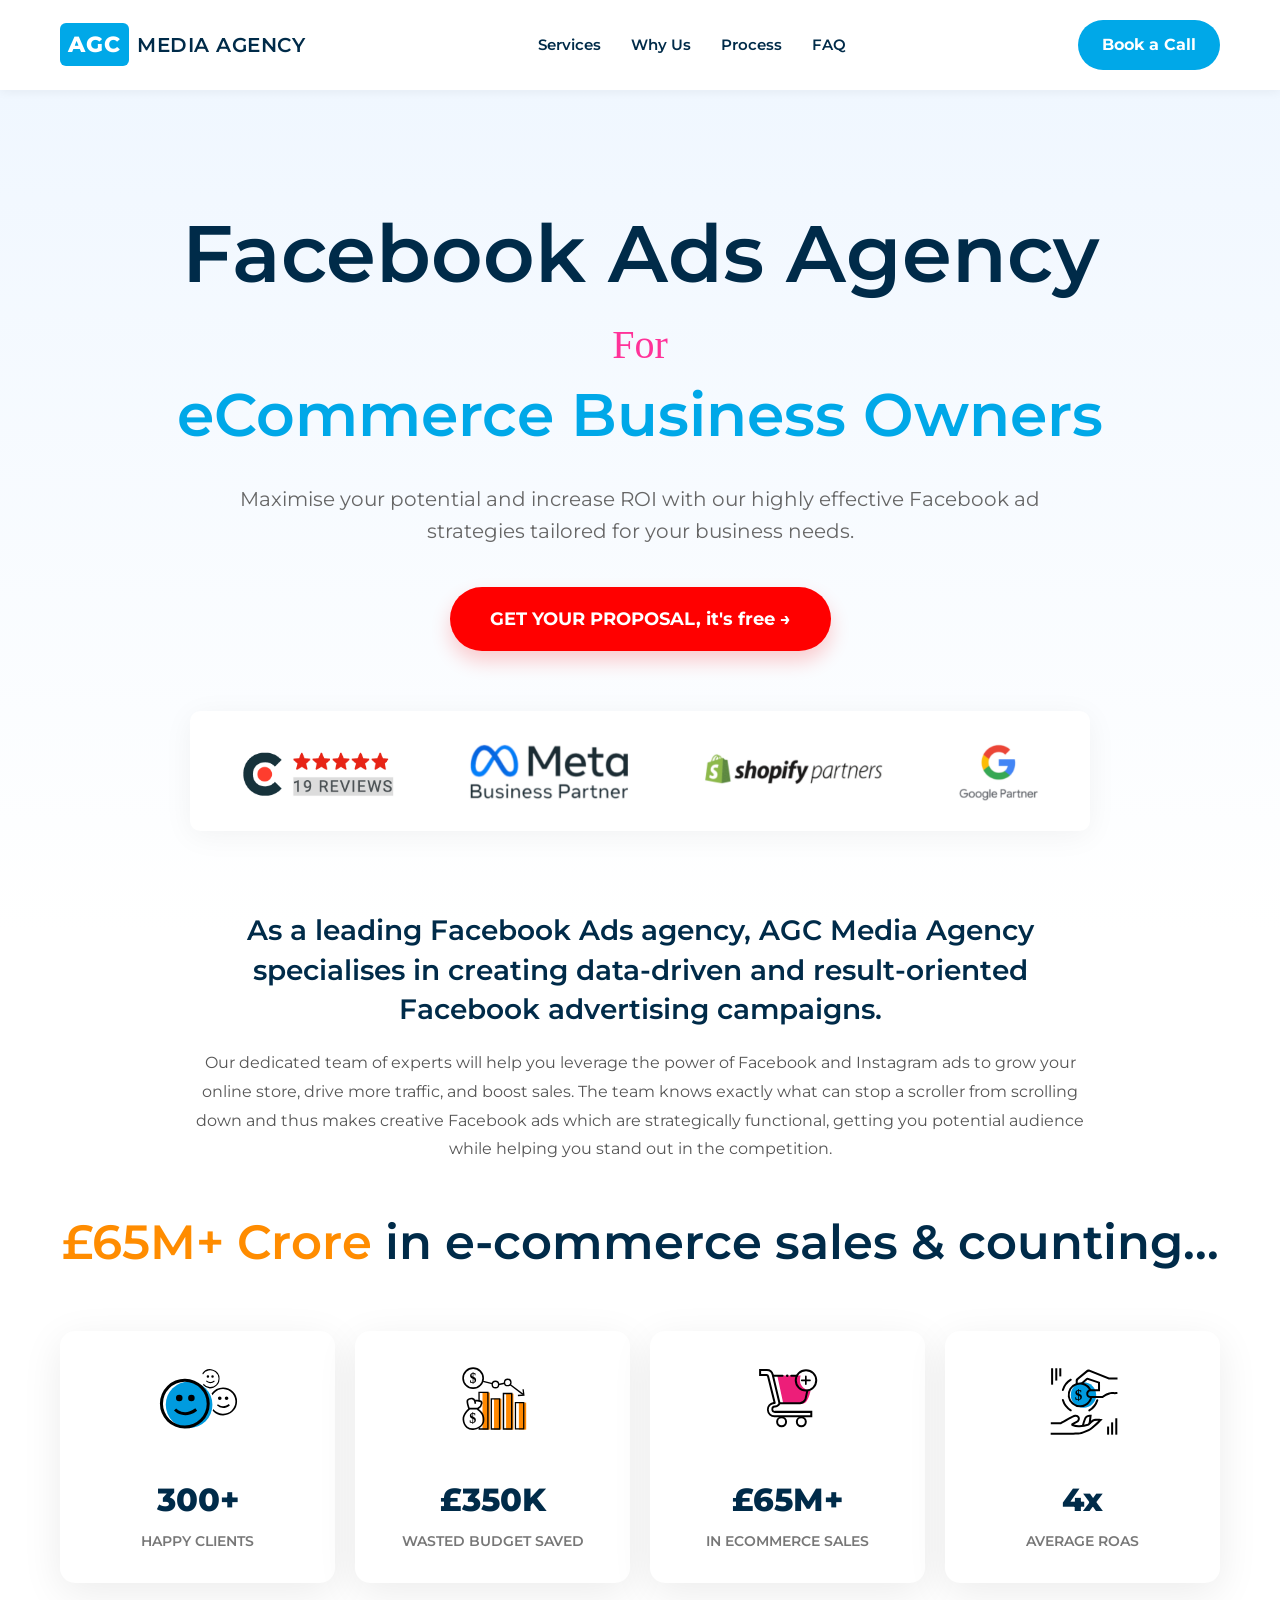
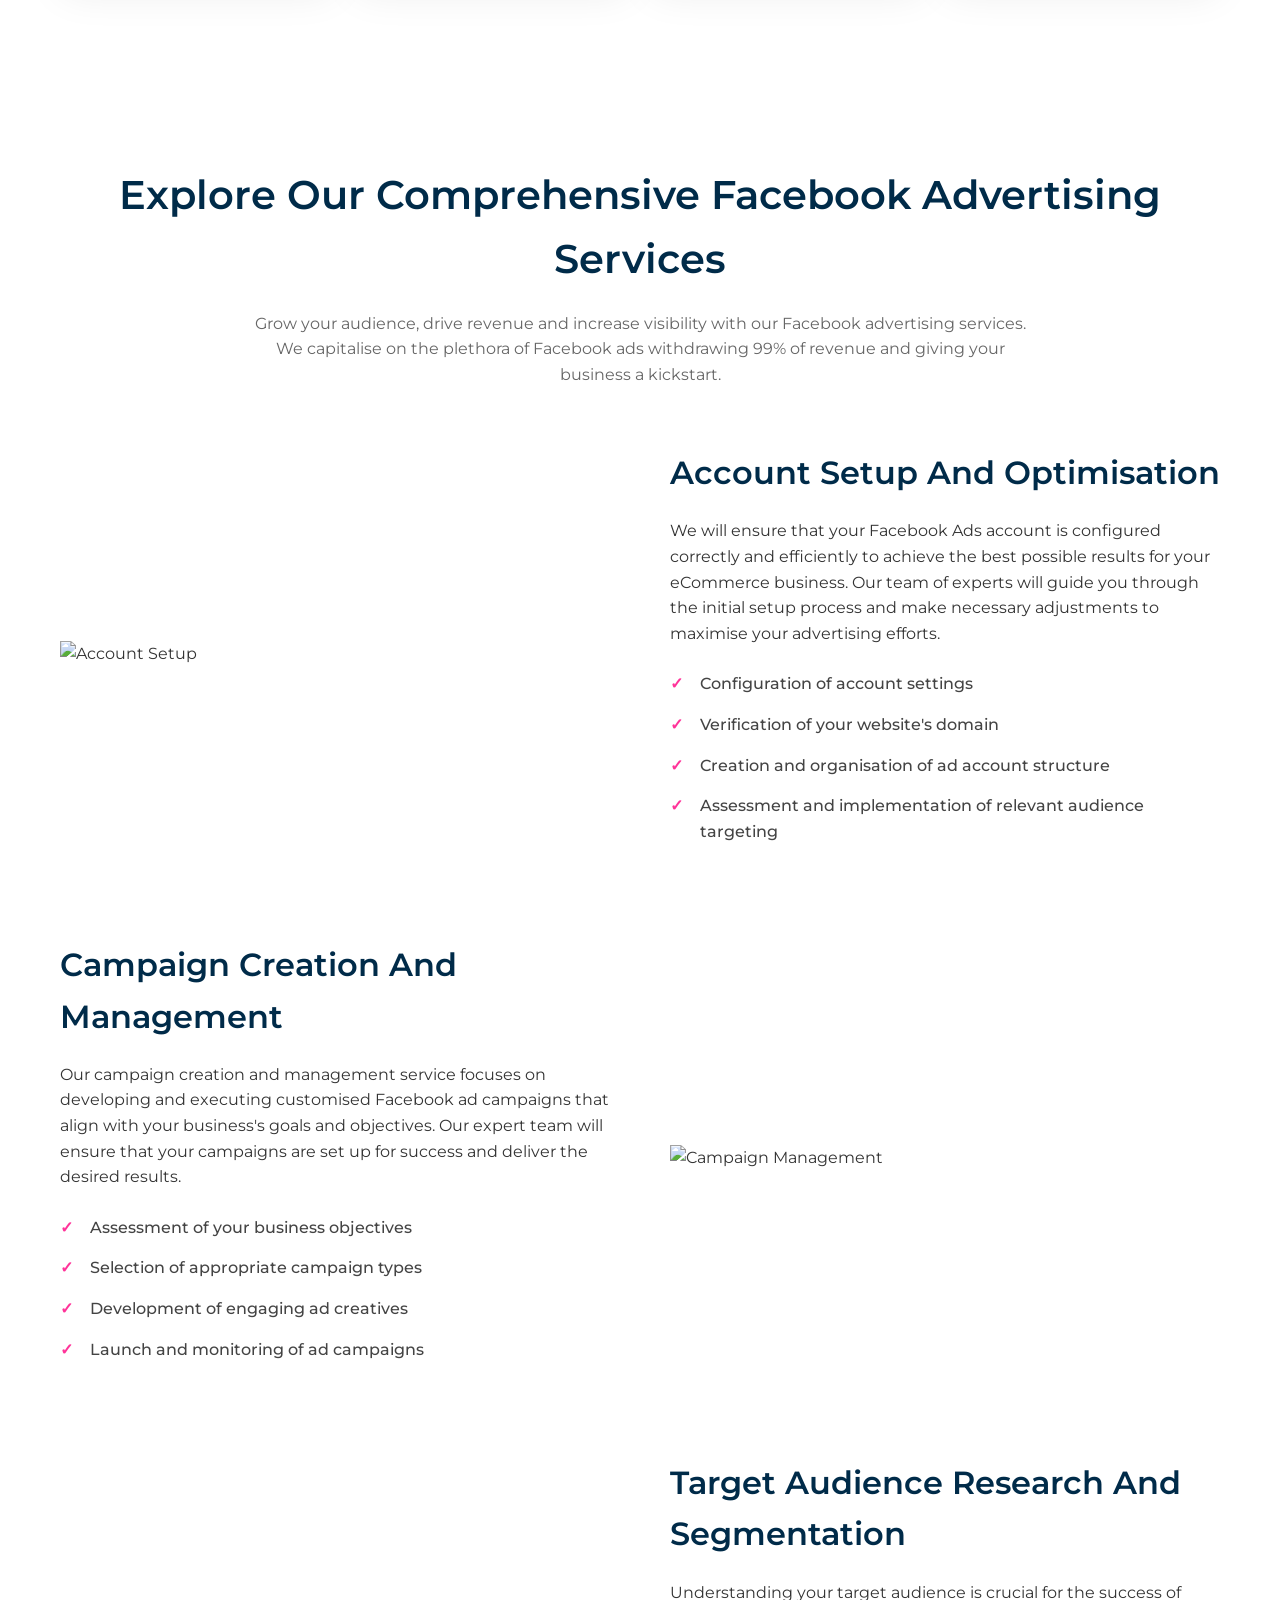
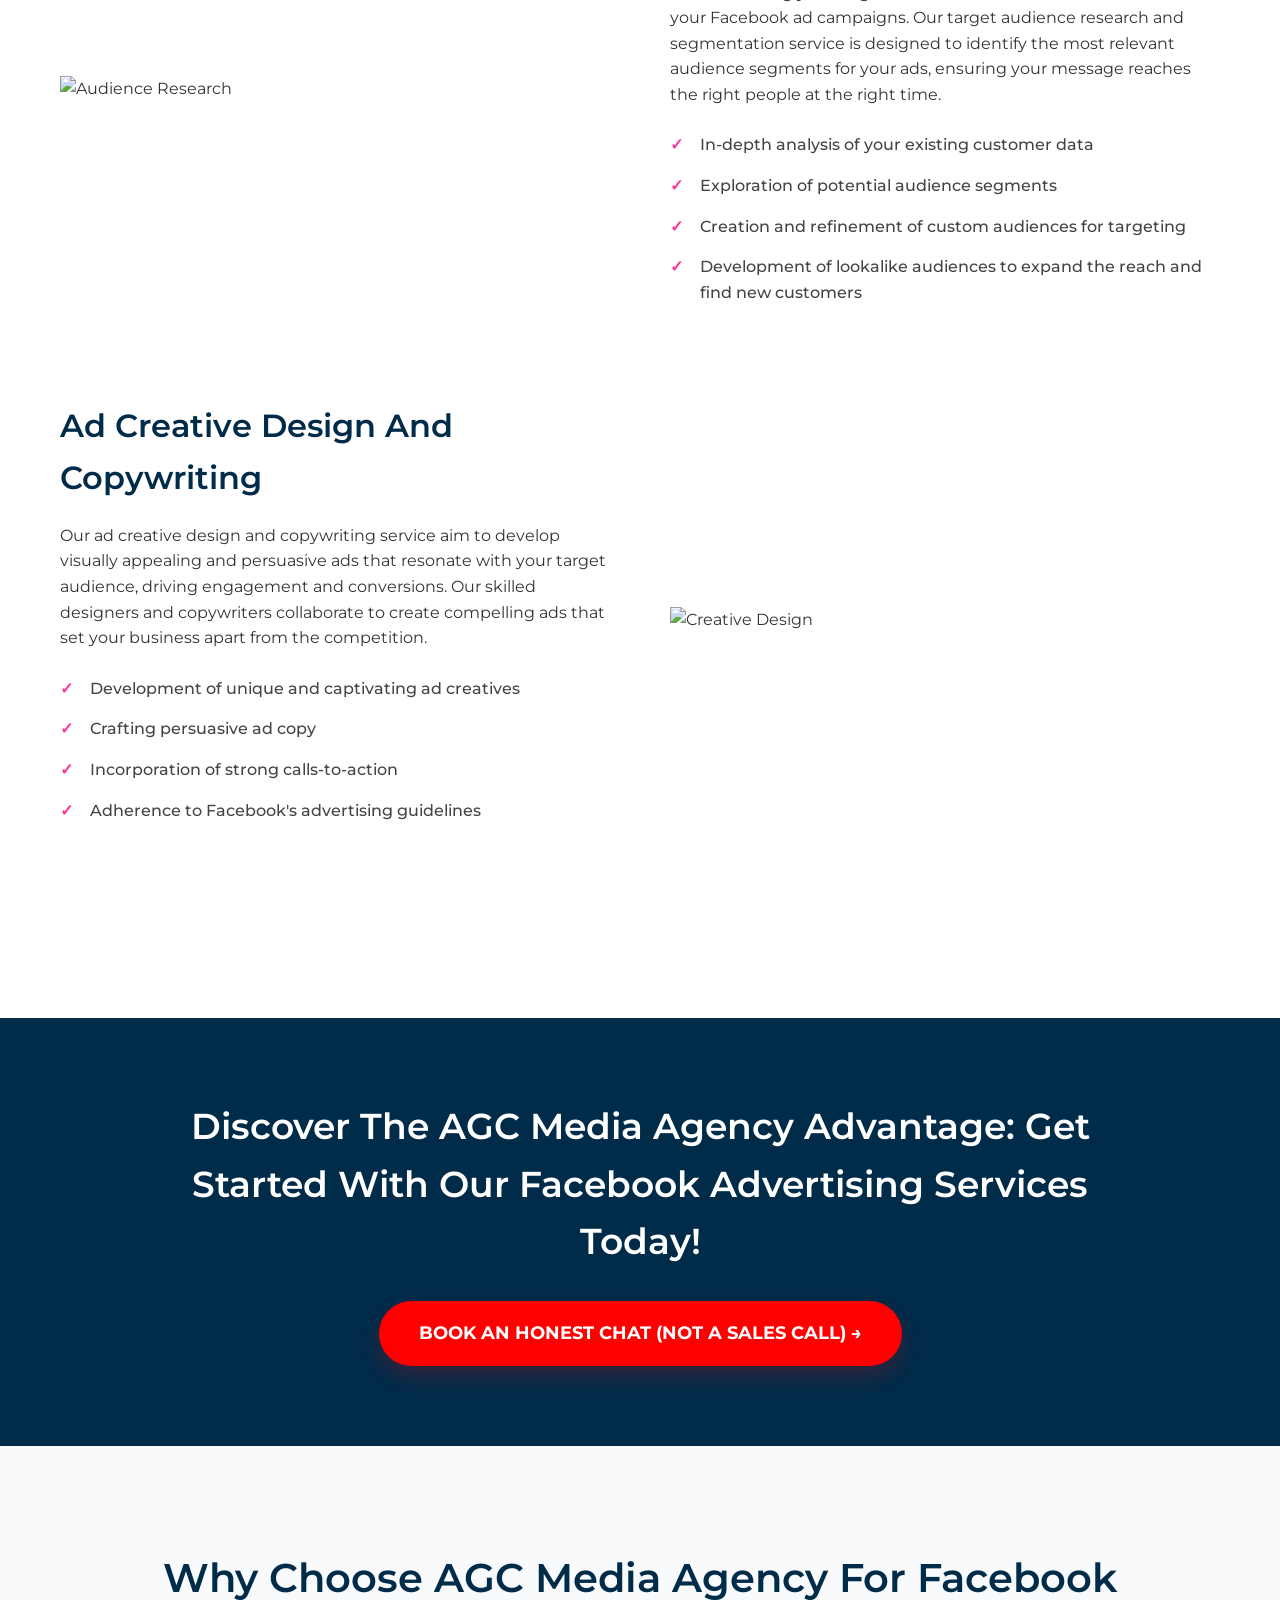
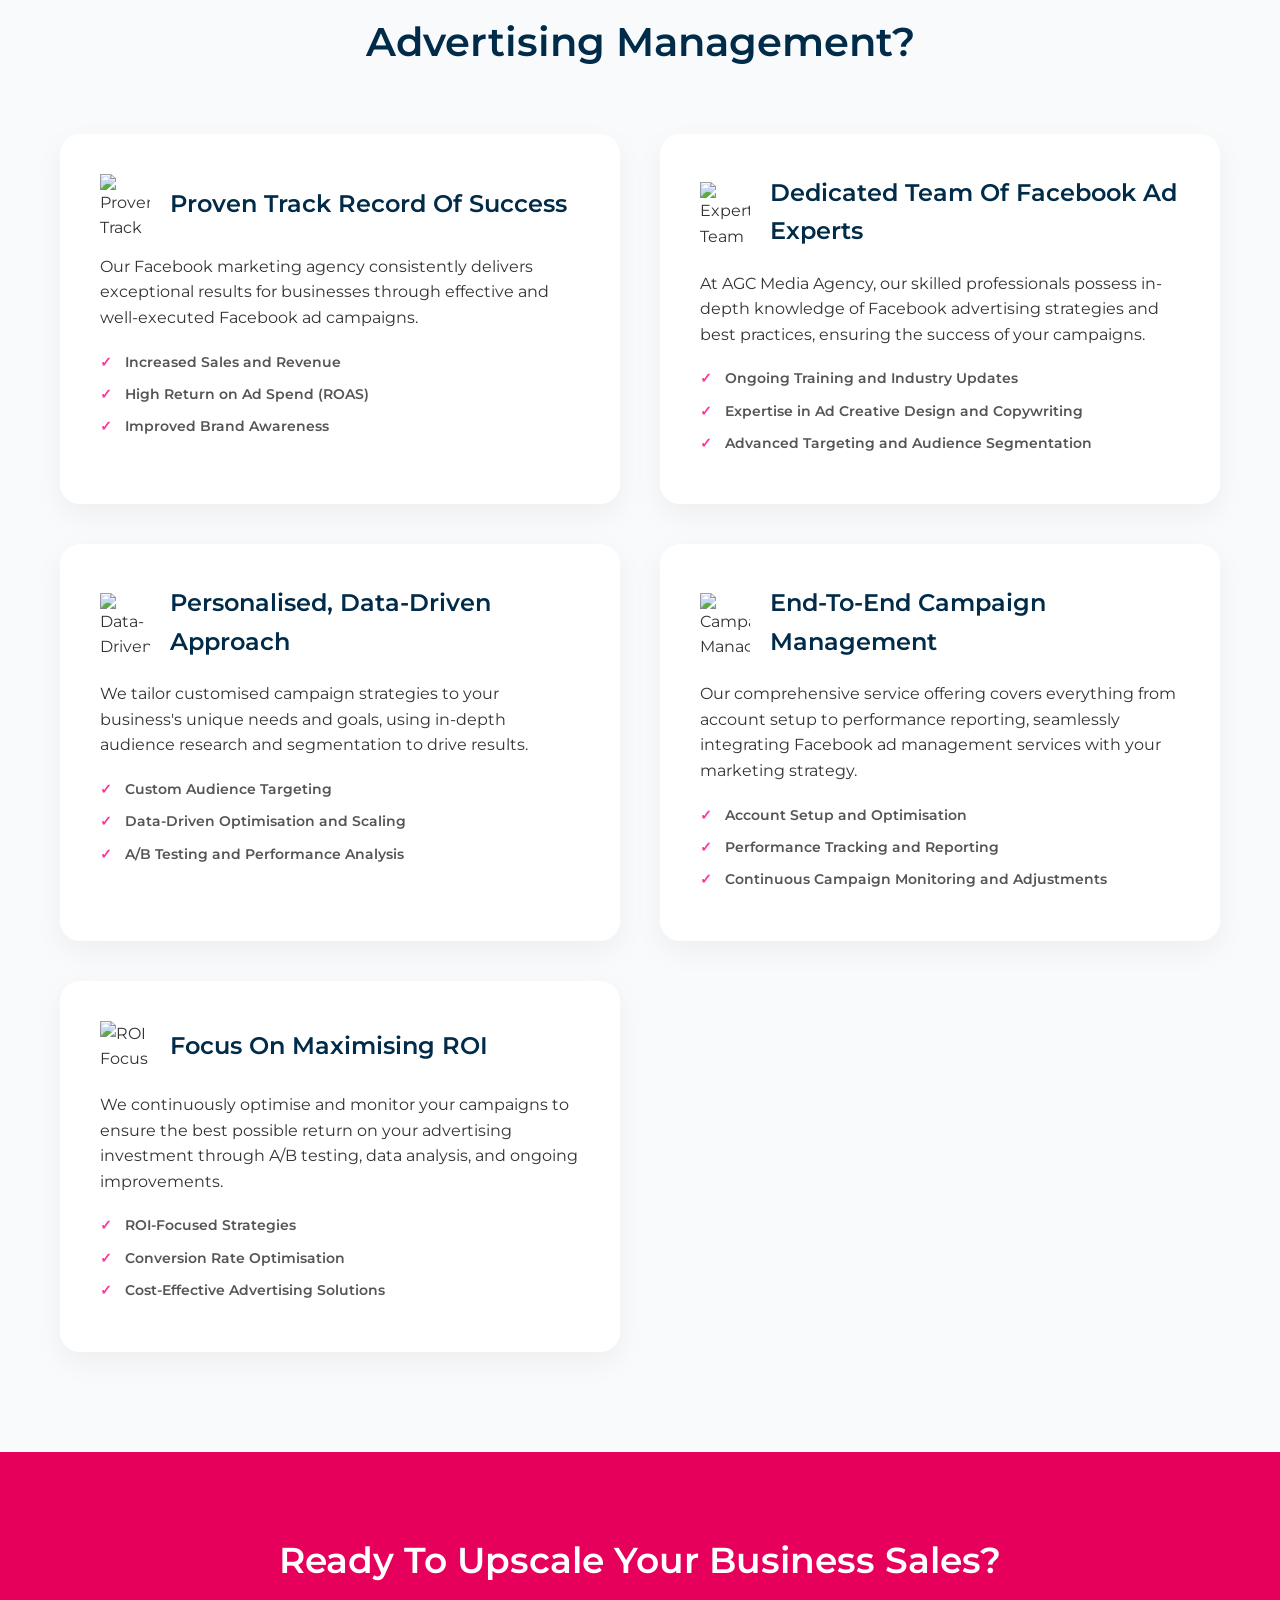
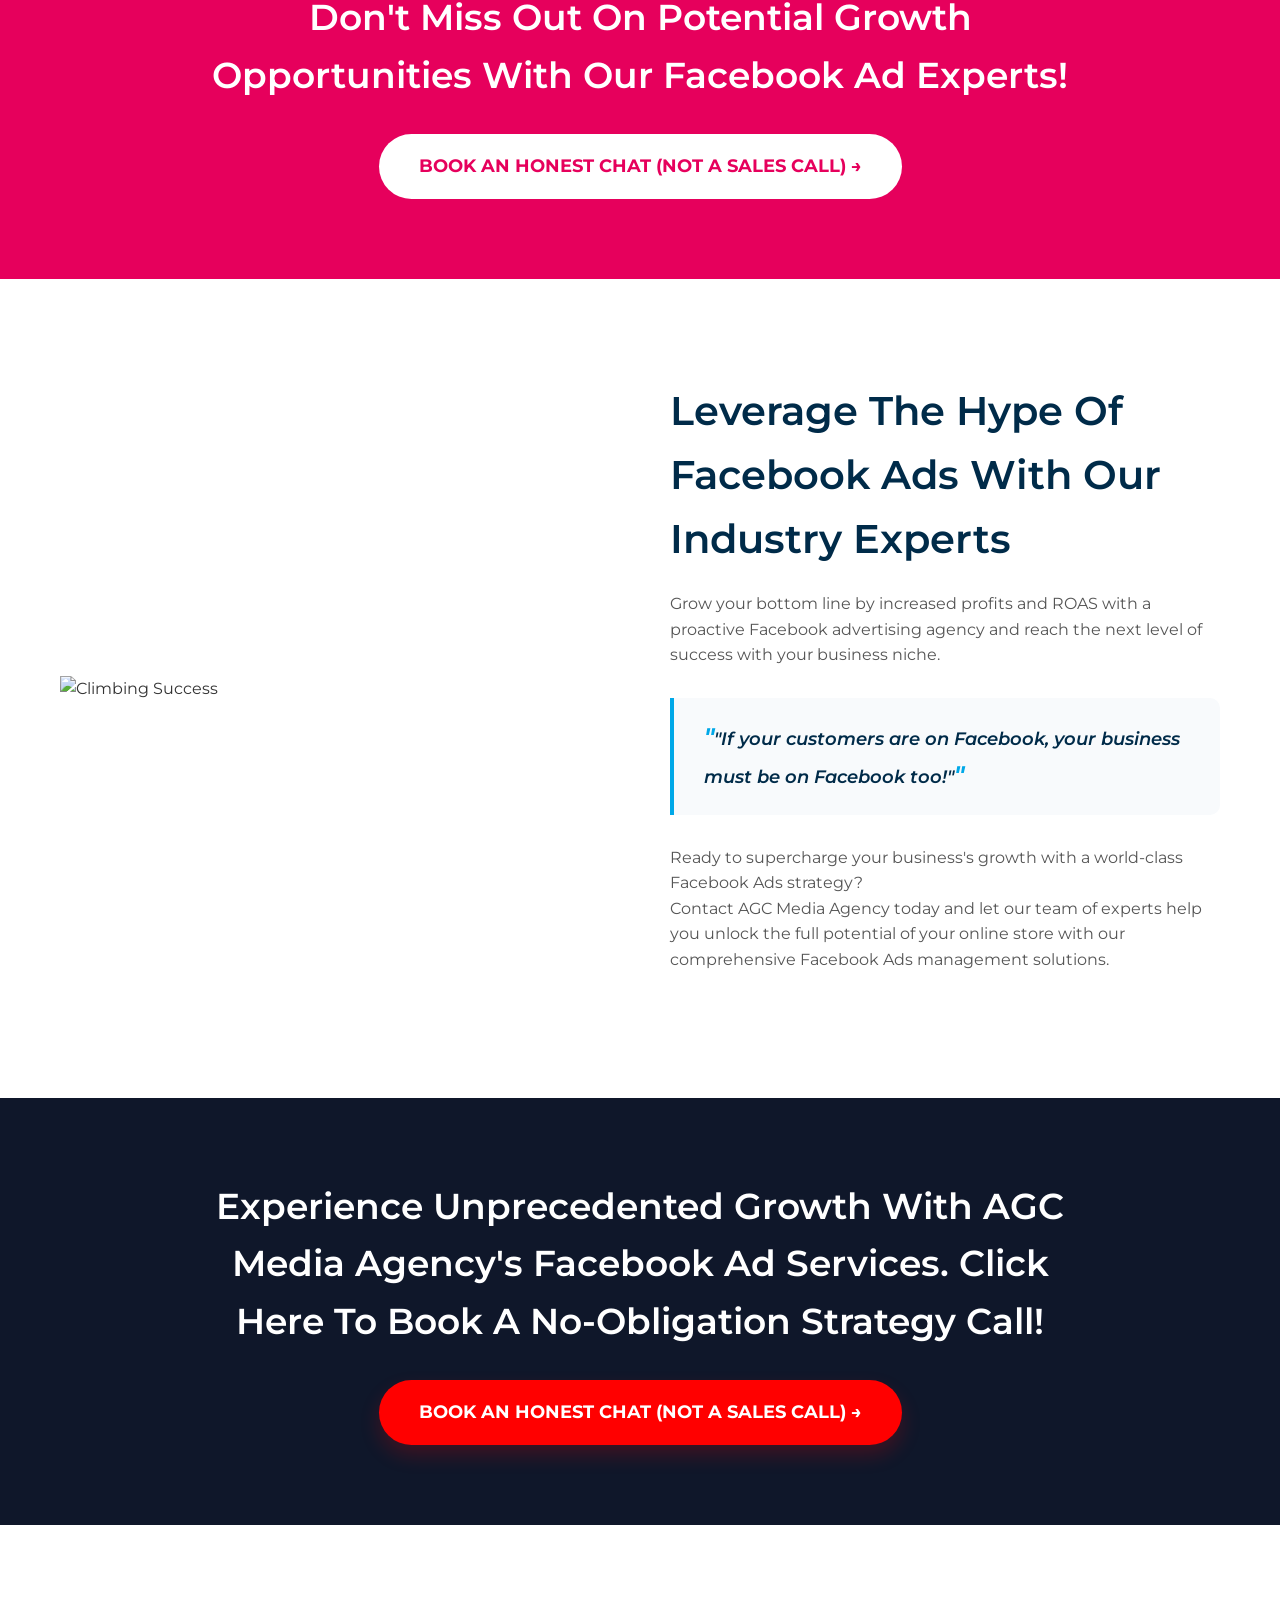
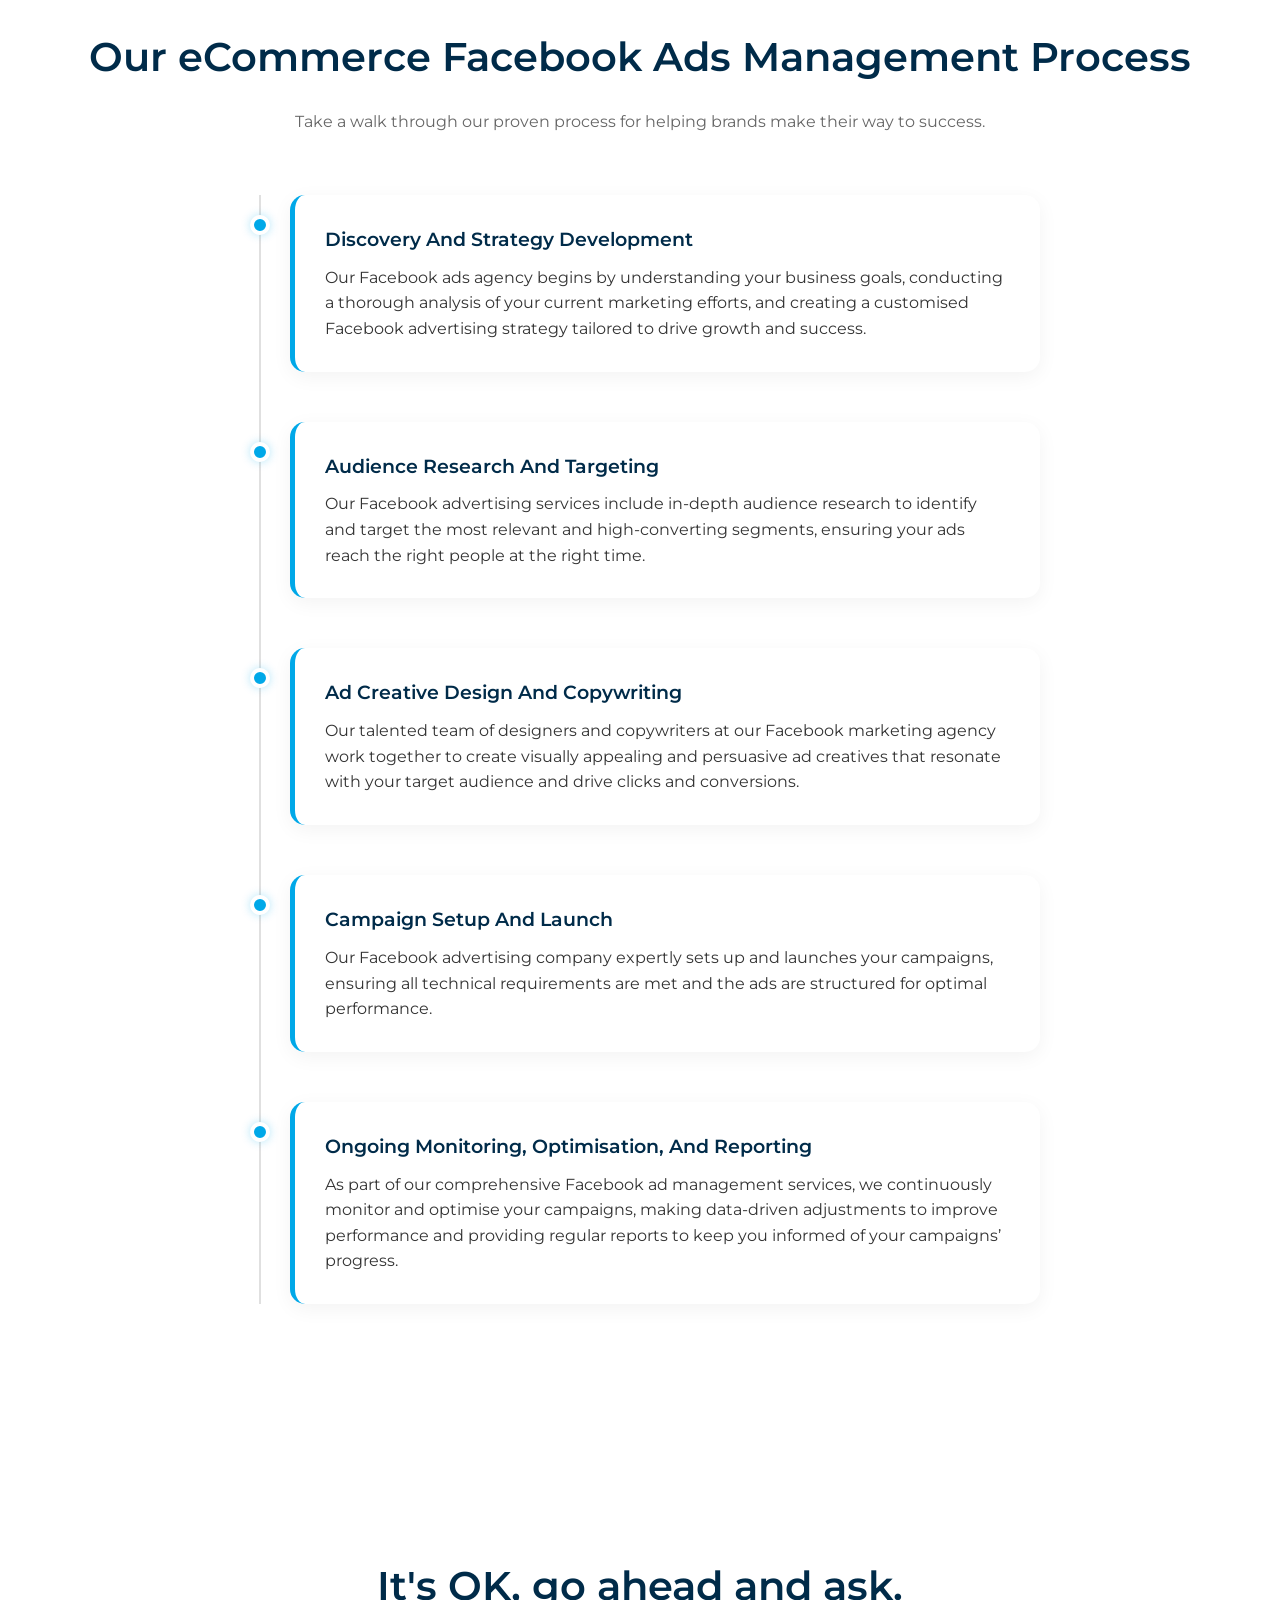
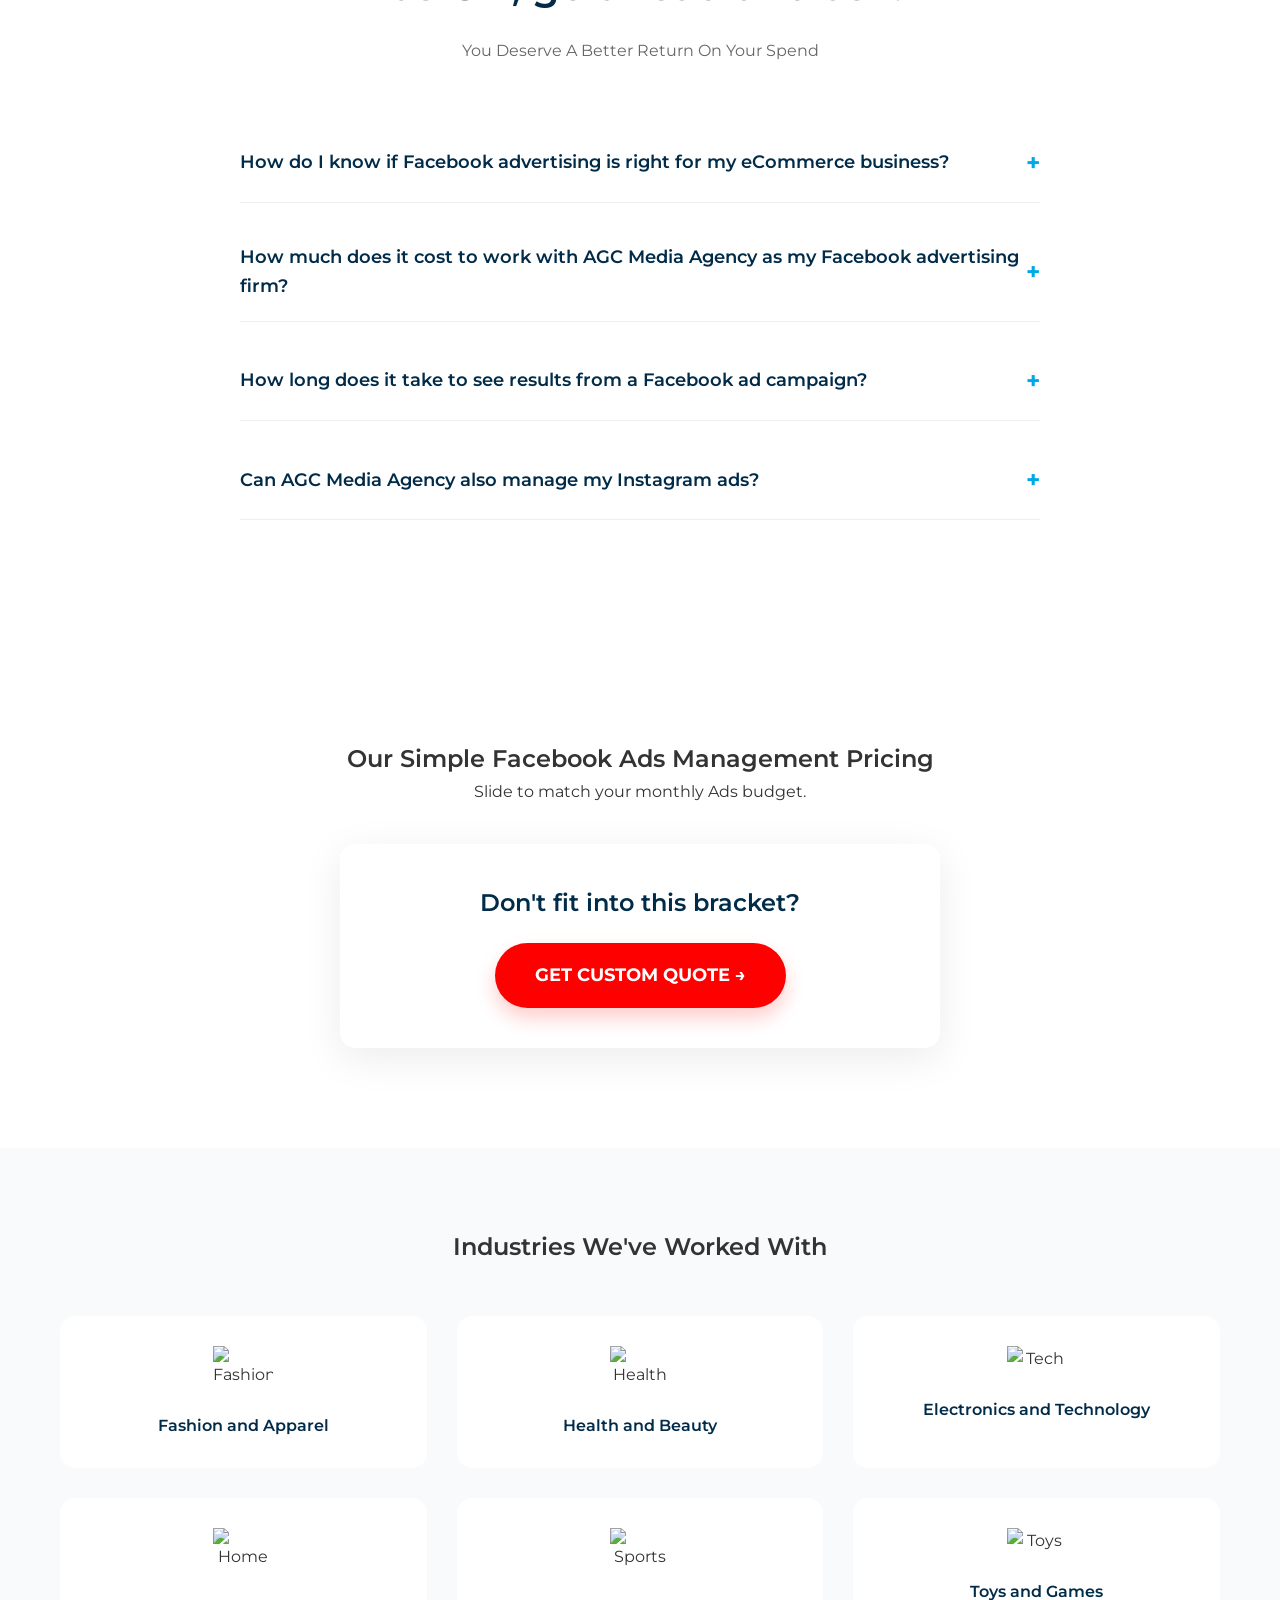
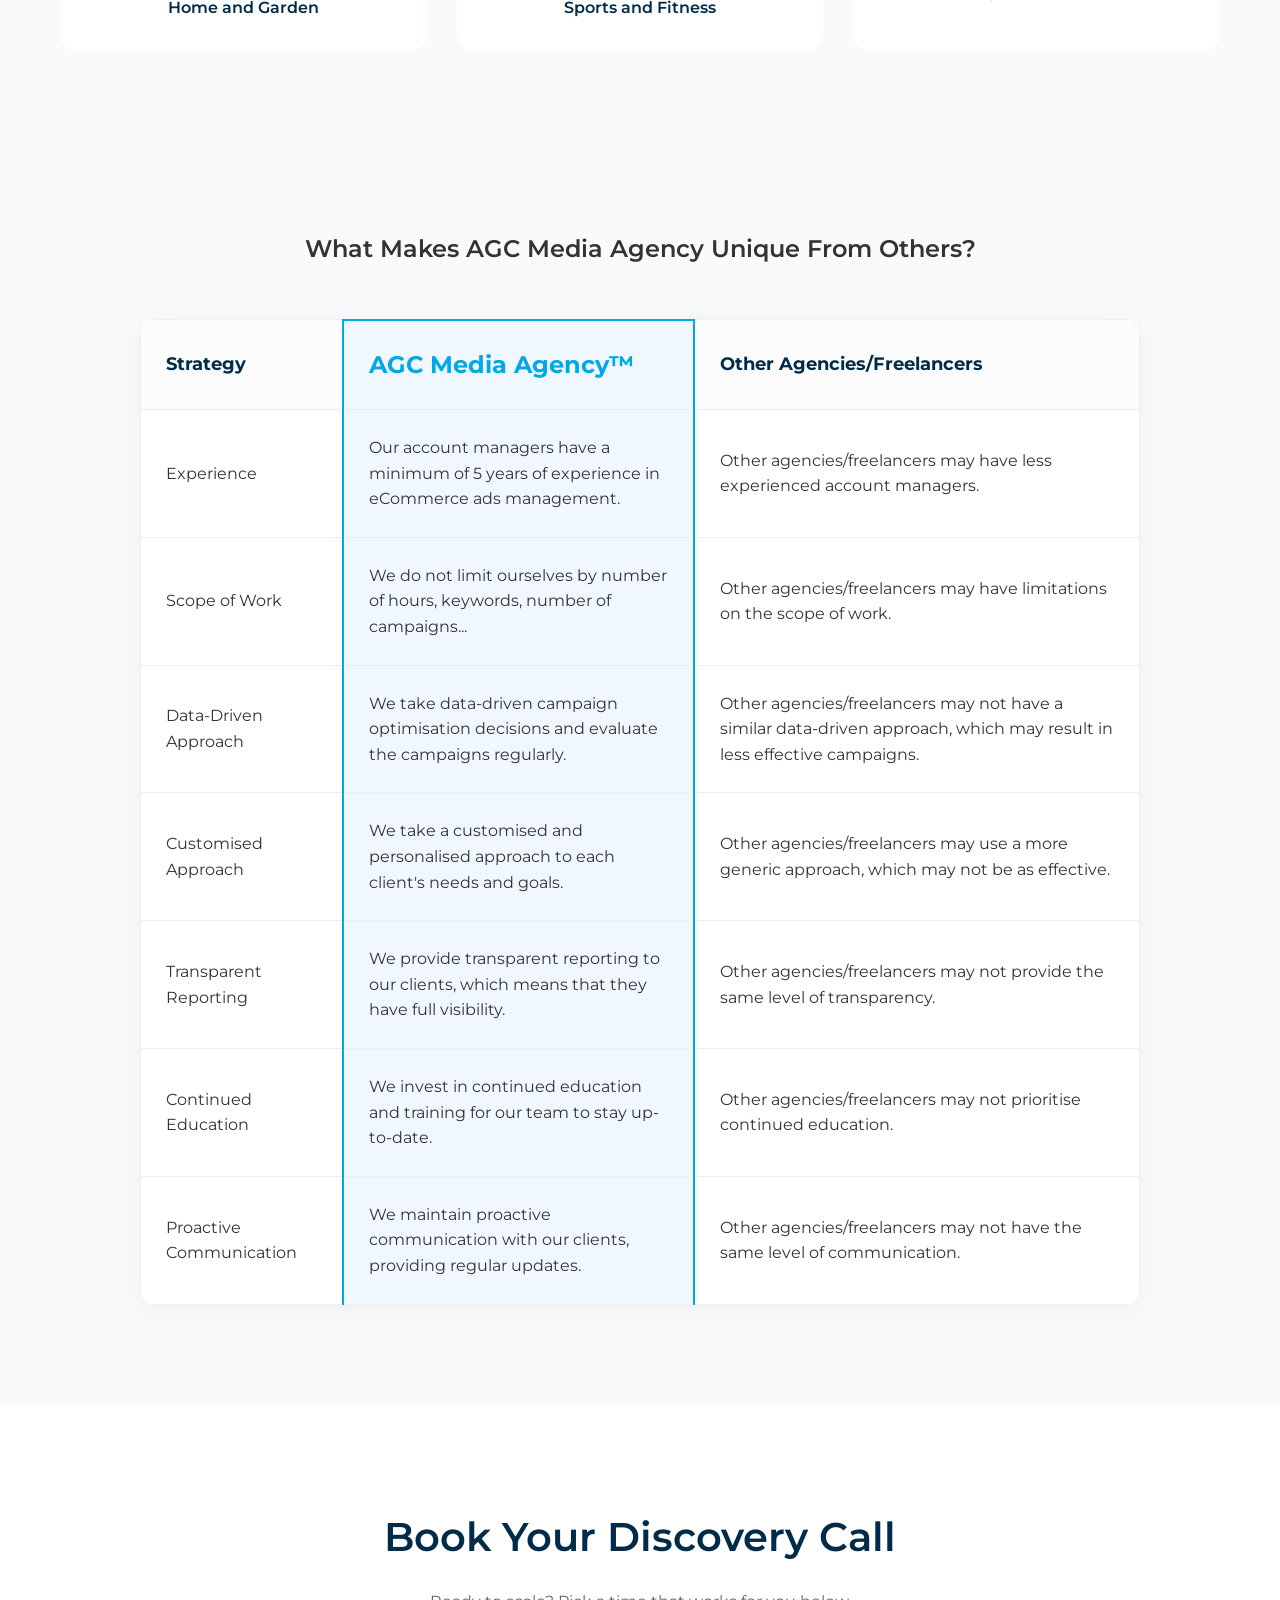
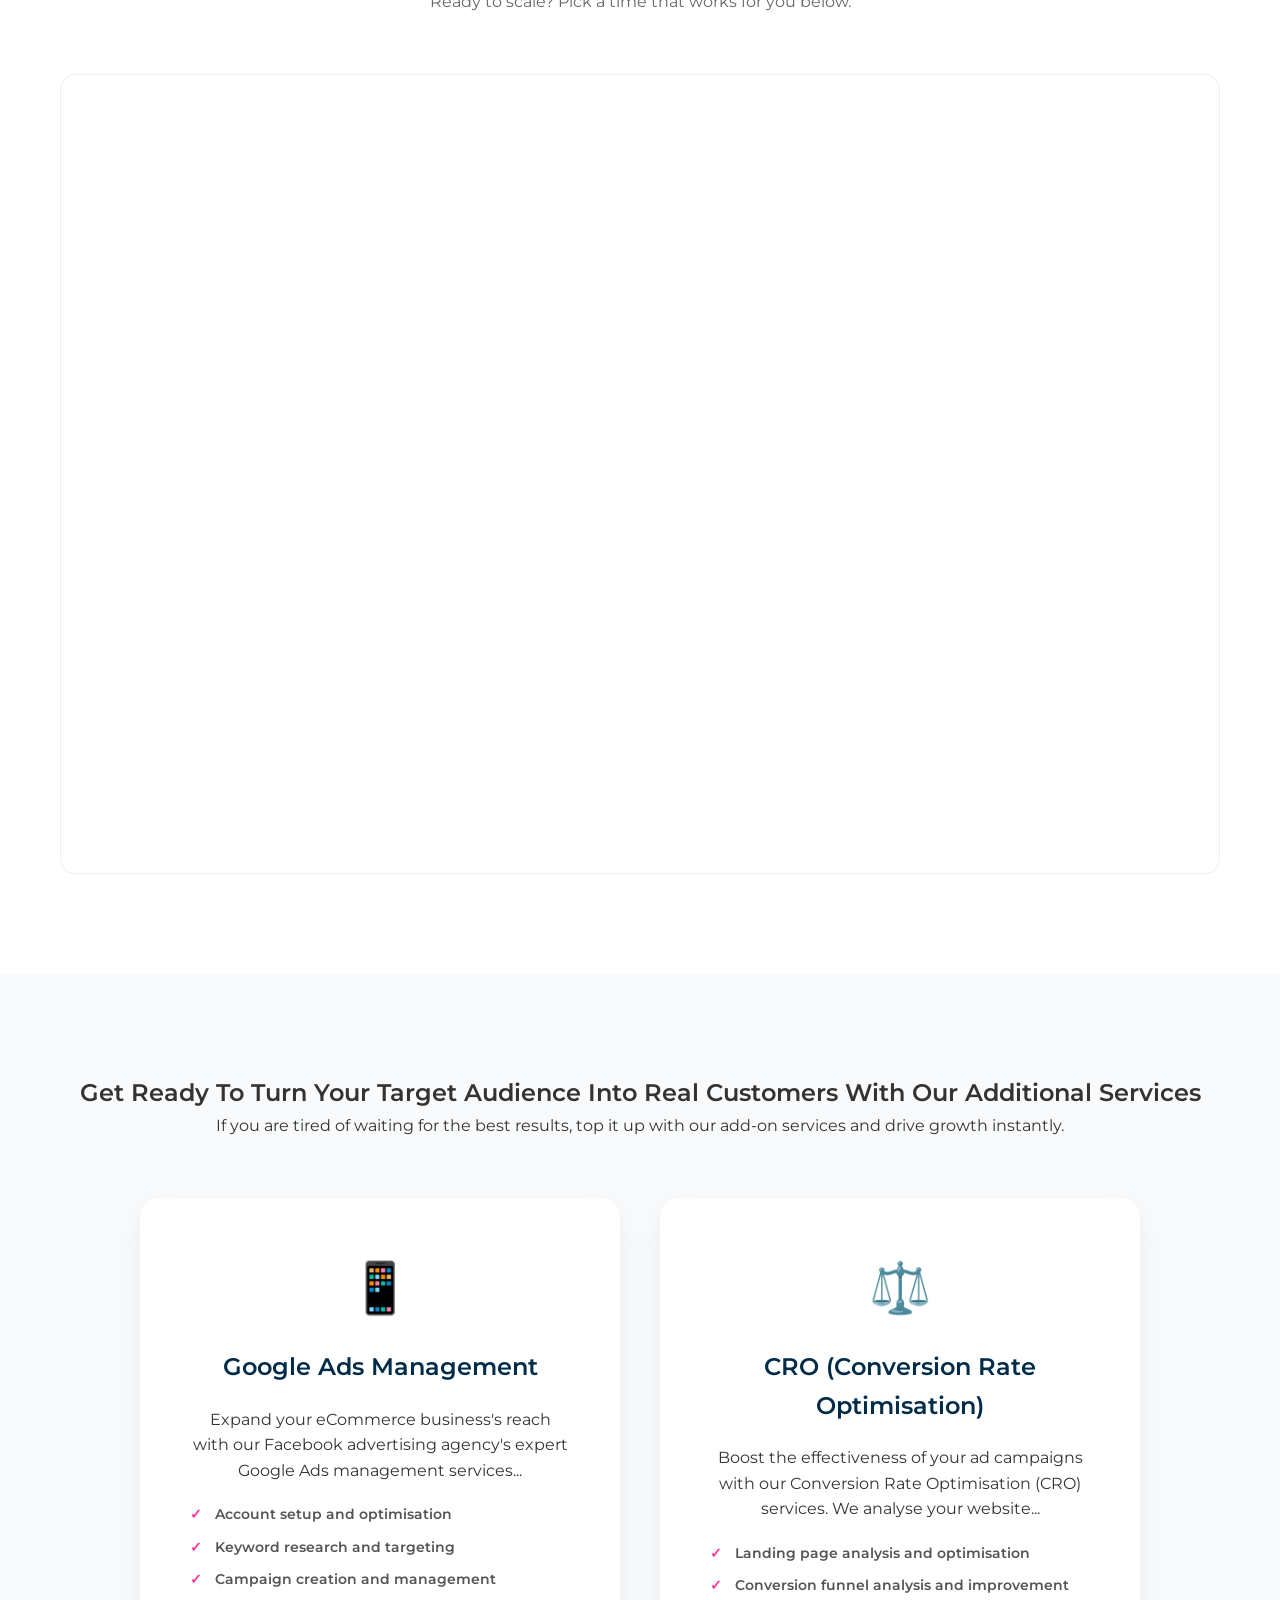
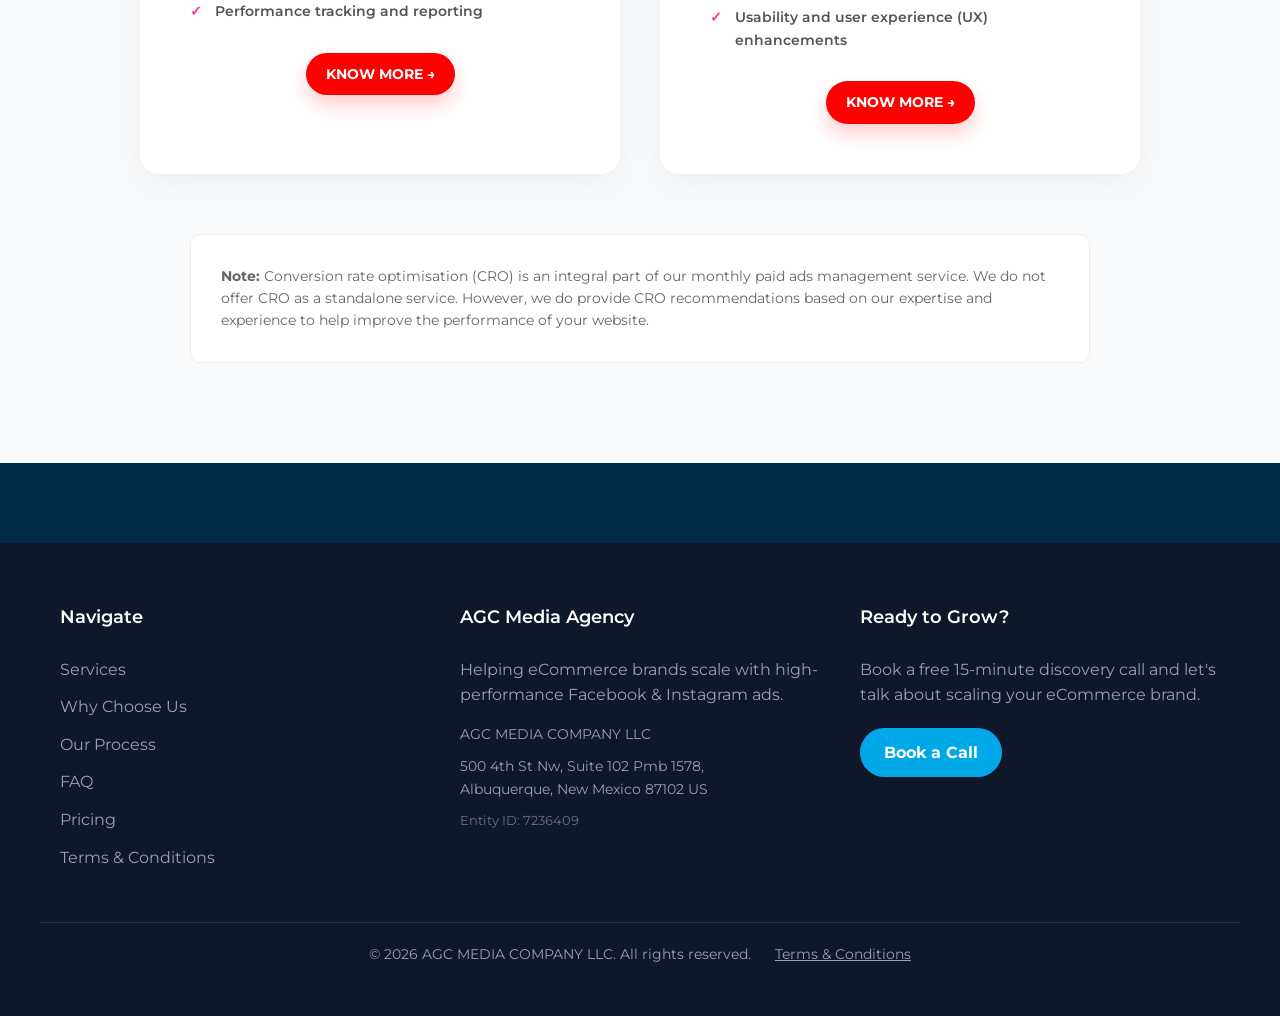
==== commit 3b94897c: "feat: Implement responsive mobile navigation menu with hamburger toggle and associated styling." ====
--- a/index.html
+++ b/index.html
@@ -30,12 +30,19 @@
                 </a>
             </div>
             <nav class="nav">
-                <a href="#what-we-do">Services</a>
-                <a href="#results">Why Us</a>
-                <a href="#process">Process</a>
-                <a href="#faq">FAQ</a>
+                <a href="#what-we-do" class="nav-link">Services</a>
+                <a href="#results" class="nav-link">Why Us</a>
+                <a href="#process" class="nav-link">Process</a>
+                <a href="#faq" class="nav-link">FAQ</a>
             </nav>
-            <a href="#book-a-call" class="btn btn-primary">Book a Call</a>
+            <div class="header-actions">
+                <a href="#book-a-call" class="btn btn-primary">Book a Call</a>
+                <button class="mobile-menu-btn" aria-label="Toggle menu">
+                    <span></span>
+                    <span></span>
+                    <span></span>
+                </button>
+            </div>
         </div>
     </header>
 
@@ -51,8 +58,7 @@
 
                 <div class="hero-trust">
                     <!-- Trust logos container -->
-                    <div class="trust-logos"
-                        style="display: flex; align-items: center; justify-content: center; gap: 40px;">
+                    <div class="trust-logos">
                         <img src="a.png" alt="Clutch Reviews" style="height: 60px;">
                         <img src="b.png" alt="Meta Business Partner" style="height: 60px;">
                         <img src="c.png" alt="Google Partner" style="height: 60px;">
@@ -636,7 +642,7 @@
 
     <footer class="footer">
         <div class="footer-bottom" style="padding-top: 60px;">
-            <div class="container footer-grid" style="grid-template-columns: repeat(3, 1fr);">
+            <div class="container footer-grid">
                 <div class="footer-col">
                     <h4>Navigate</h4>
                     <ul>
--- a/style.css
+++ b/style.css
@@ -83,6 +83,32 @@
     color: var(--primary-color);
 }
 
+.header-actions {
+    display: flex;
+    align-items: center;
+    gap: 15px;
+}
+
+.mobile-menu-btn {
+    display: none;
+    background: none;
+    border: none;
+    cursor: pointer;
+    flex-direction: column;
+    gap: 6px;
+    z-index: 1001;
+    padding: 5px;
+}
+
+.mobile-menu-btn span {
+    display: block;
+    width: 25px;
+    height: 3px;
+    background-color: var(--navy-color);
+    transition: var(--transition);
+    border-radius: 3px;
+}
+
 .badge {
     background: #ff3399;
     color: white;
@@ -744,7 +770,7 @@
 
 .footer-grid {
     display: grid;
-    grid-template-columns: repeat(4, 1fr);
+    grid-template-columns: repeat(3, 1fr);
     gap: 40px;
 }
 
@@ -941,6 +967,55 @@
     }
 }
 
+@media (max-width: 991px) {
+    .header-actions .btn {
+        display: none;
+    }
+
+    .mobile-menu-btn {
+        display: flex;
+    }
+
+    .nav {
+        position: fixed;
+        top: 0;
+        right: -100%;
+        width: 100%;
+        height: 100vh;
+        background: var(--white);
+        flex-direction: column;
+        justify-content: center;
+        align-items: center;
+        transition: right 0.3s ease;
+        z-index: 998;
+    }
+
+    .nav.active {
+        right: 0;
+    }
+
+    .nav a {
+        font-size: 20px;
+        margin: 10px 0;
+    }
+
+    .mobile-menu-btn.active span:nth-child(1) {
+        transform: translateY(9px) rotate(45deg);
+    }
+
+    .mobile-menu-btn.active span:nth-child(2) {
+        opacity: 0;
+    }
+
+    .mobile-menu-btn.active span:nth-child(3) {
+        transform: translateY(-9px) rotate(-45deg);
+    }
+
+    .industries-grid {
+        grid-template-columns: repeat(2, 1fr);
+    }
+}
+
 @media (max-width: 768px) {
     .hero-title {
         font-size: 40px;
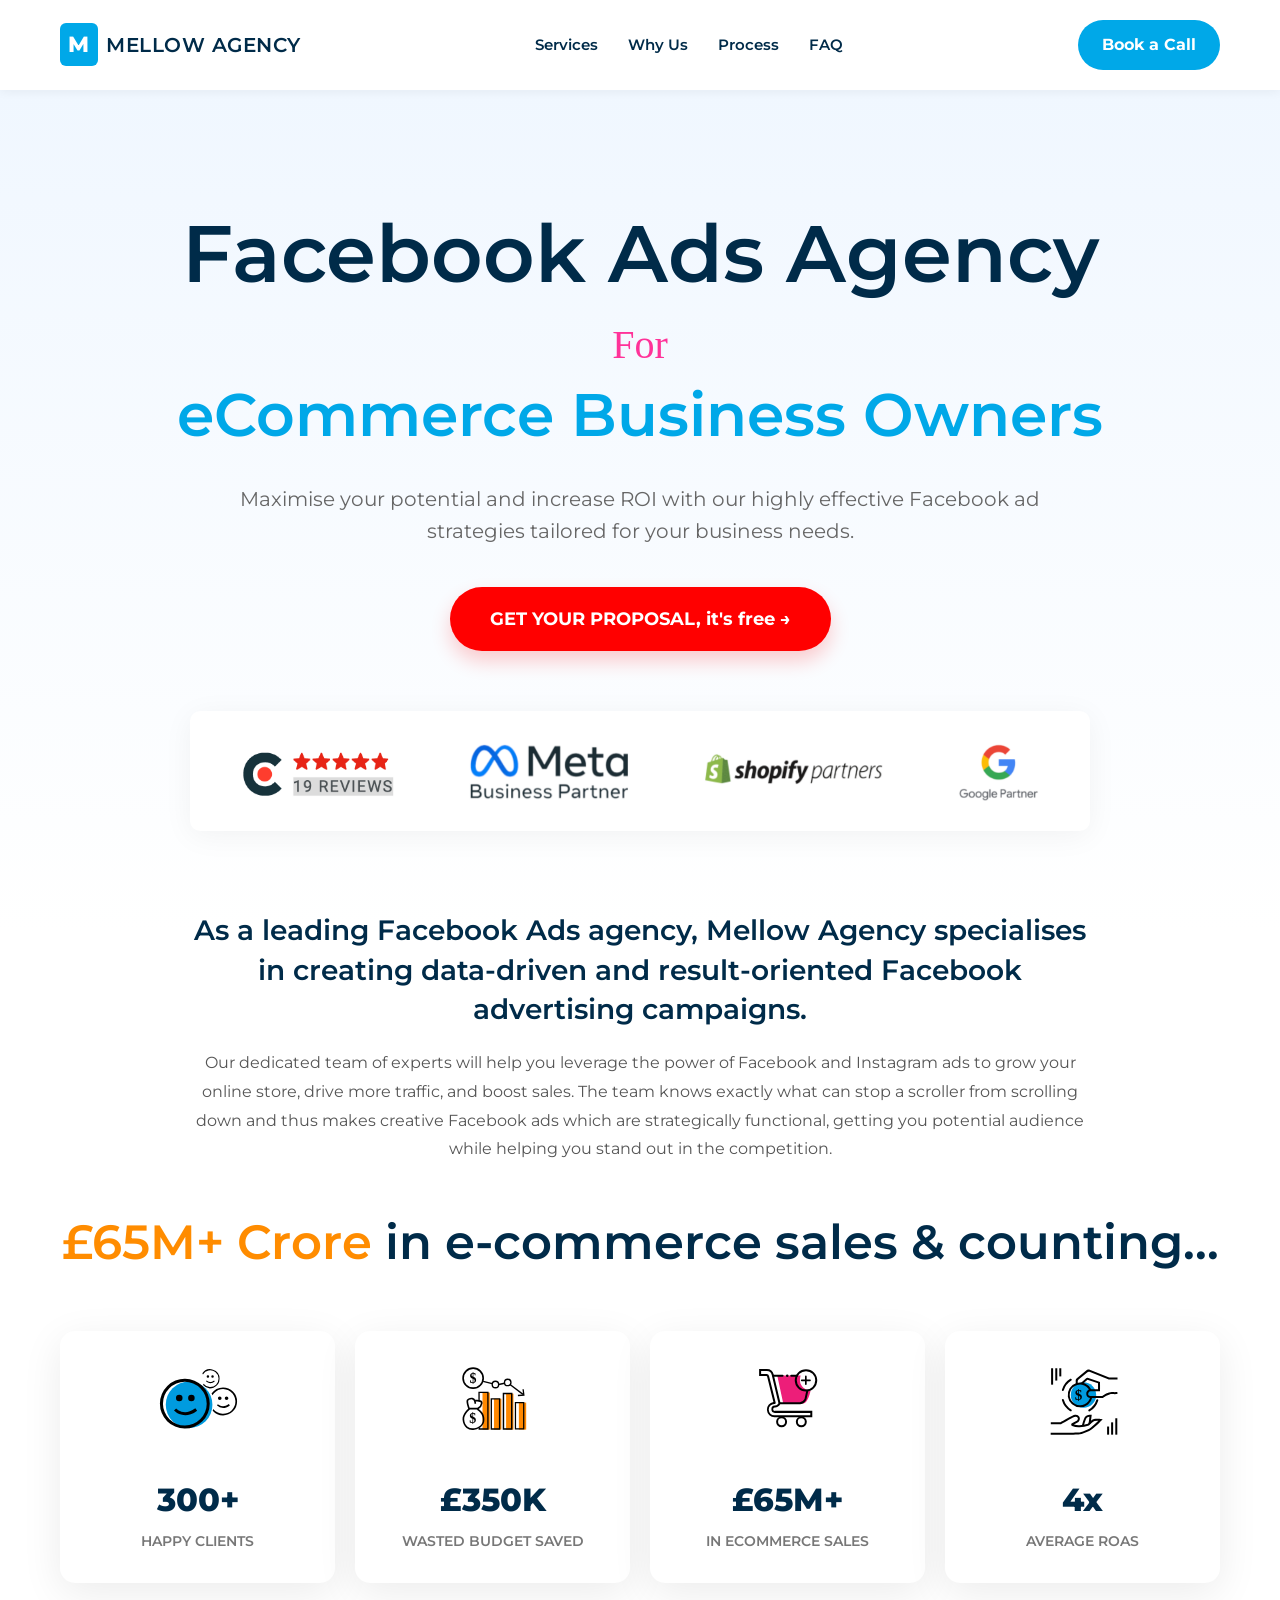
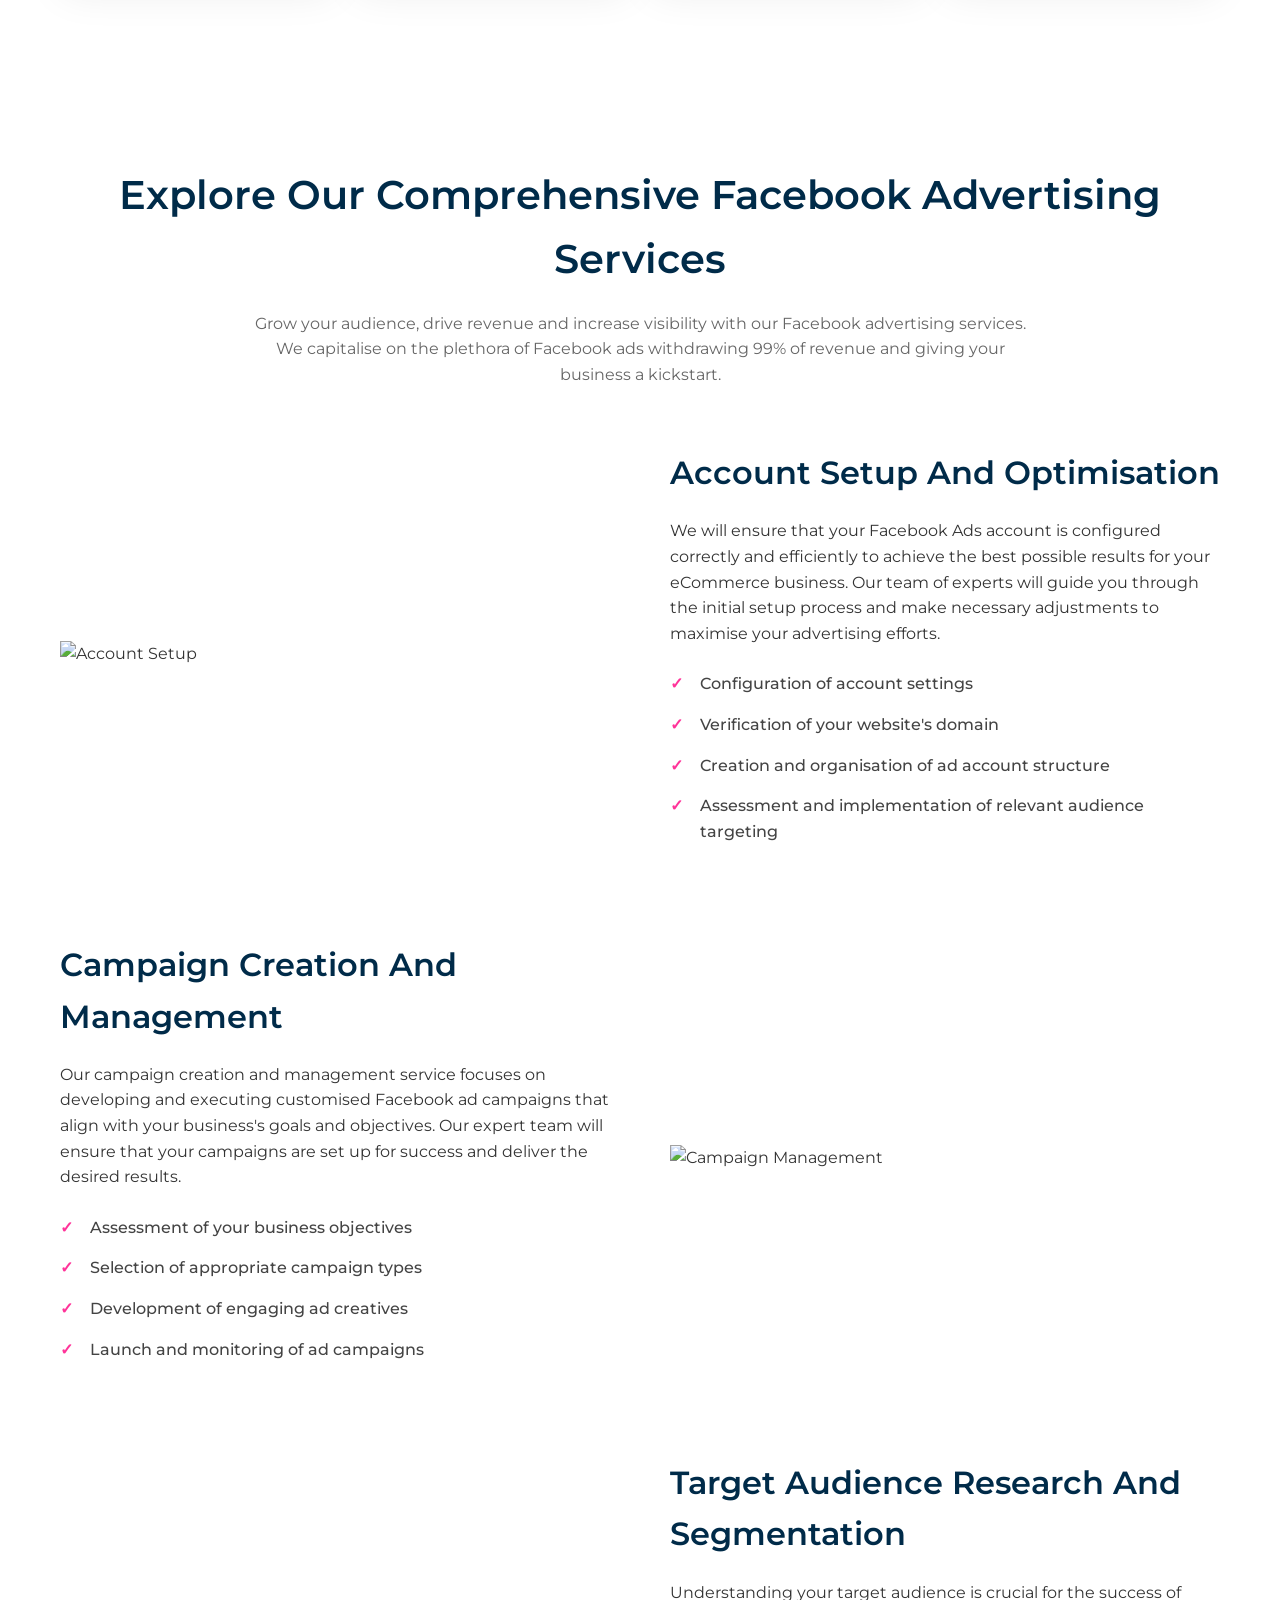
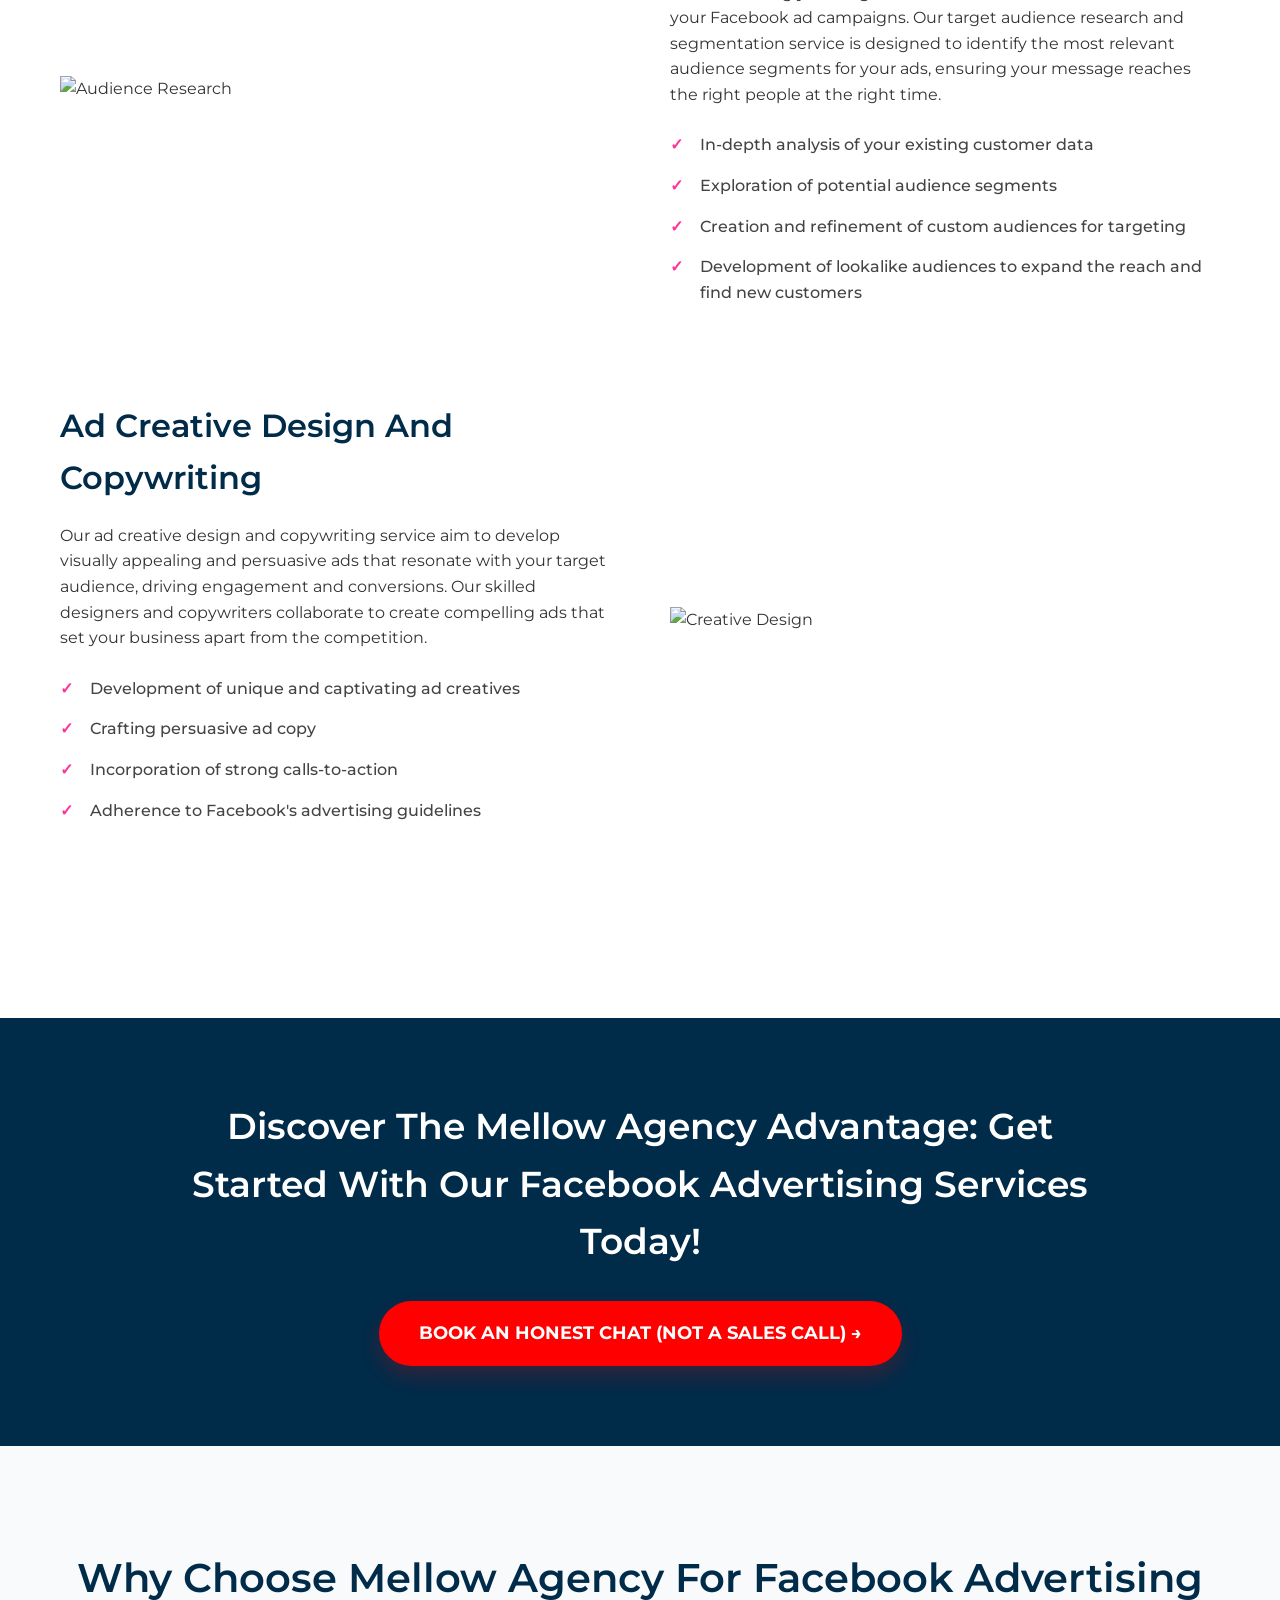
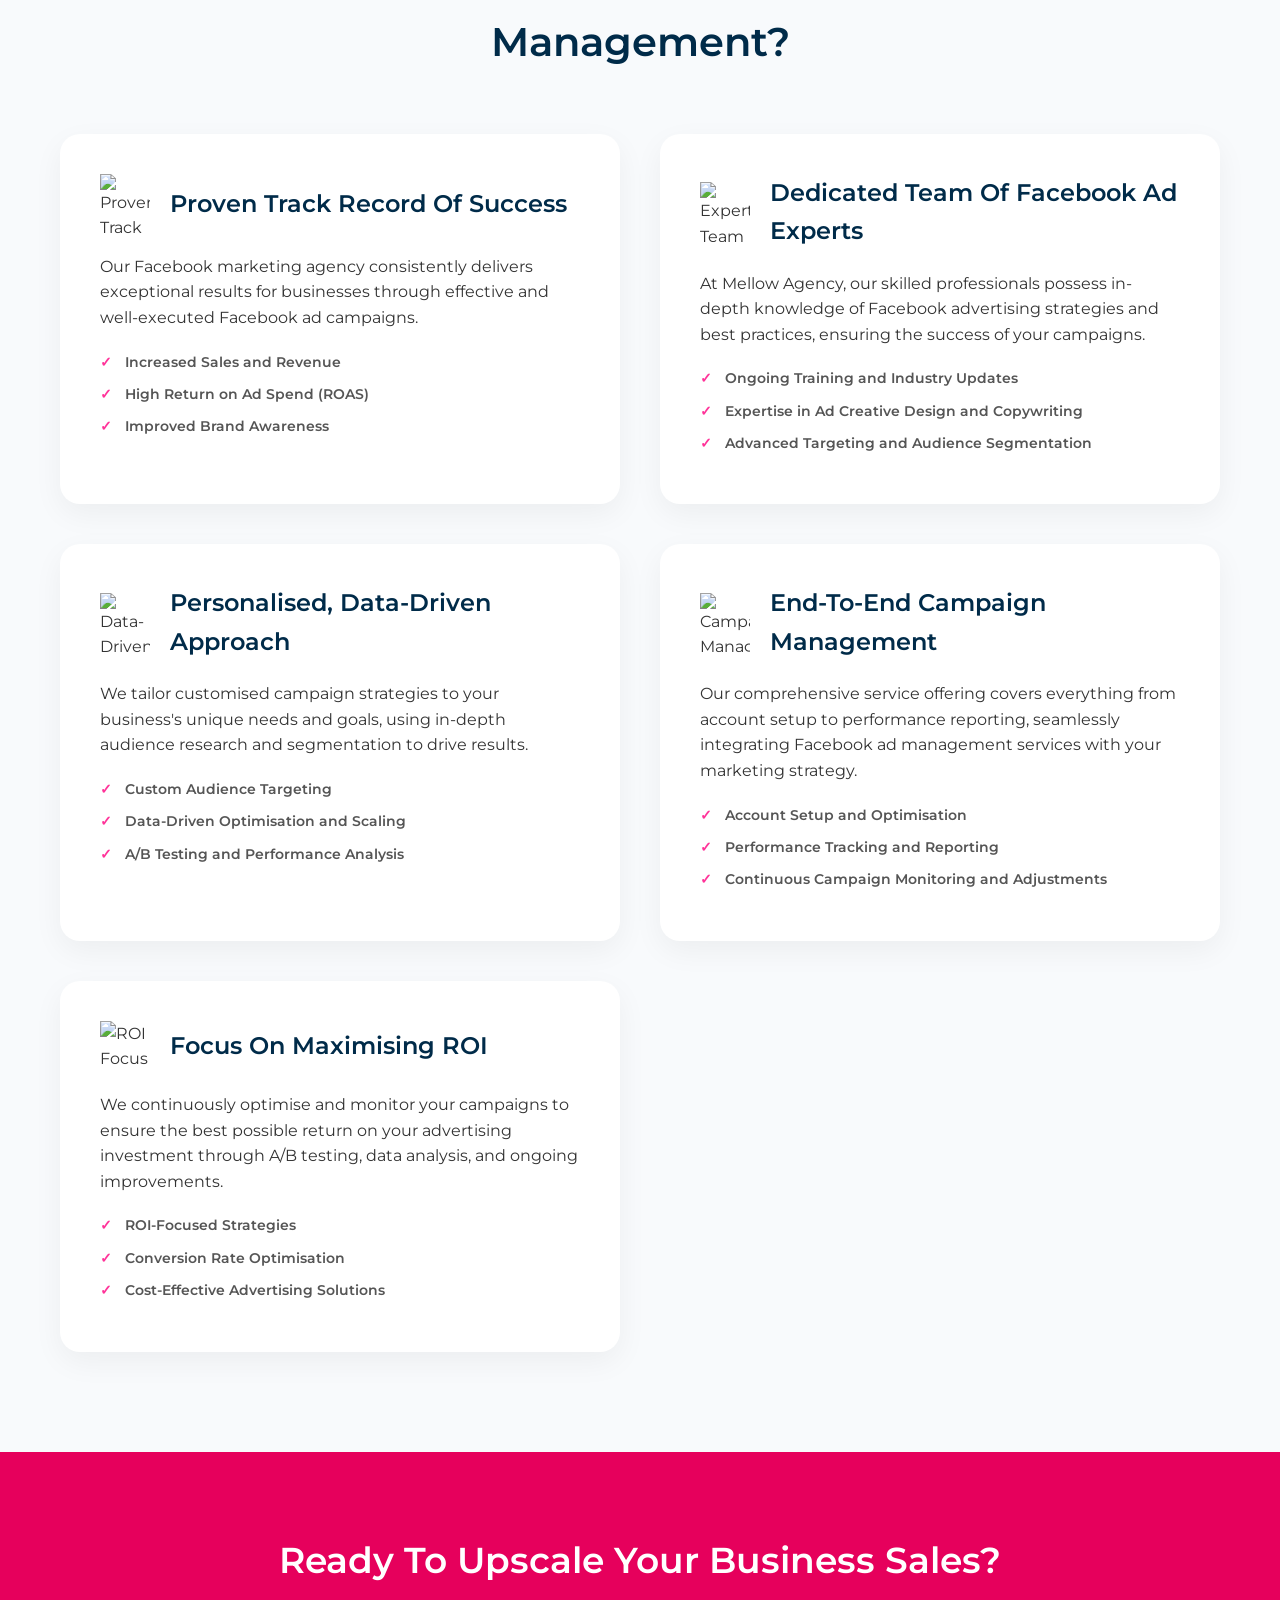
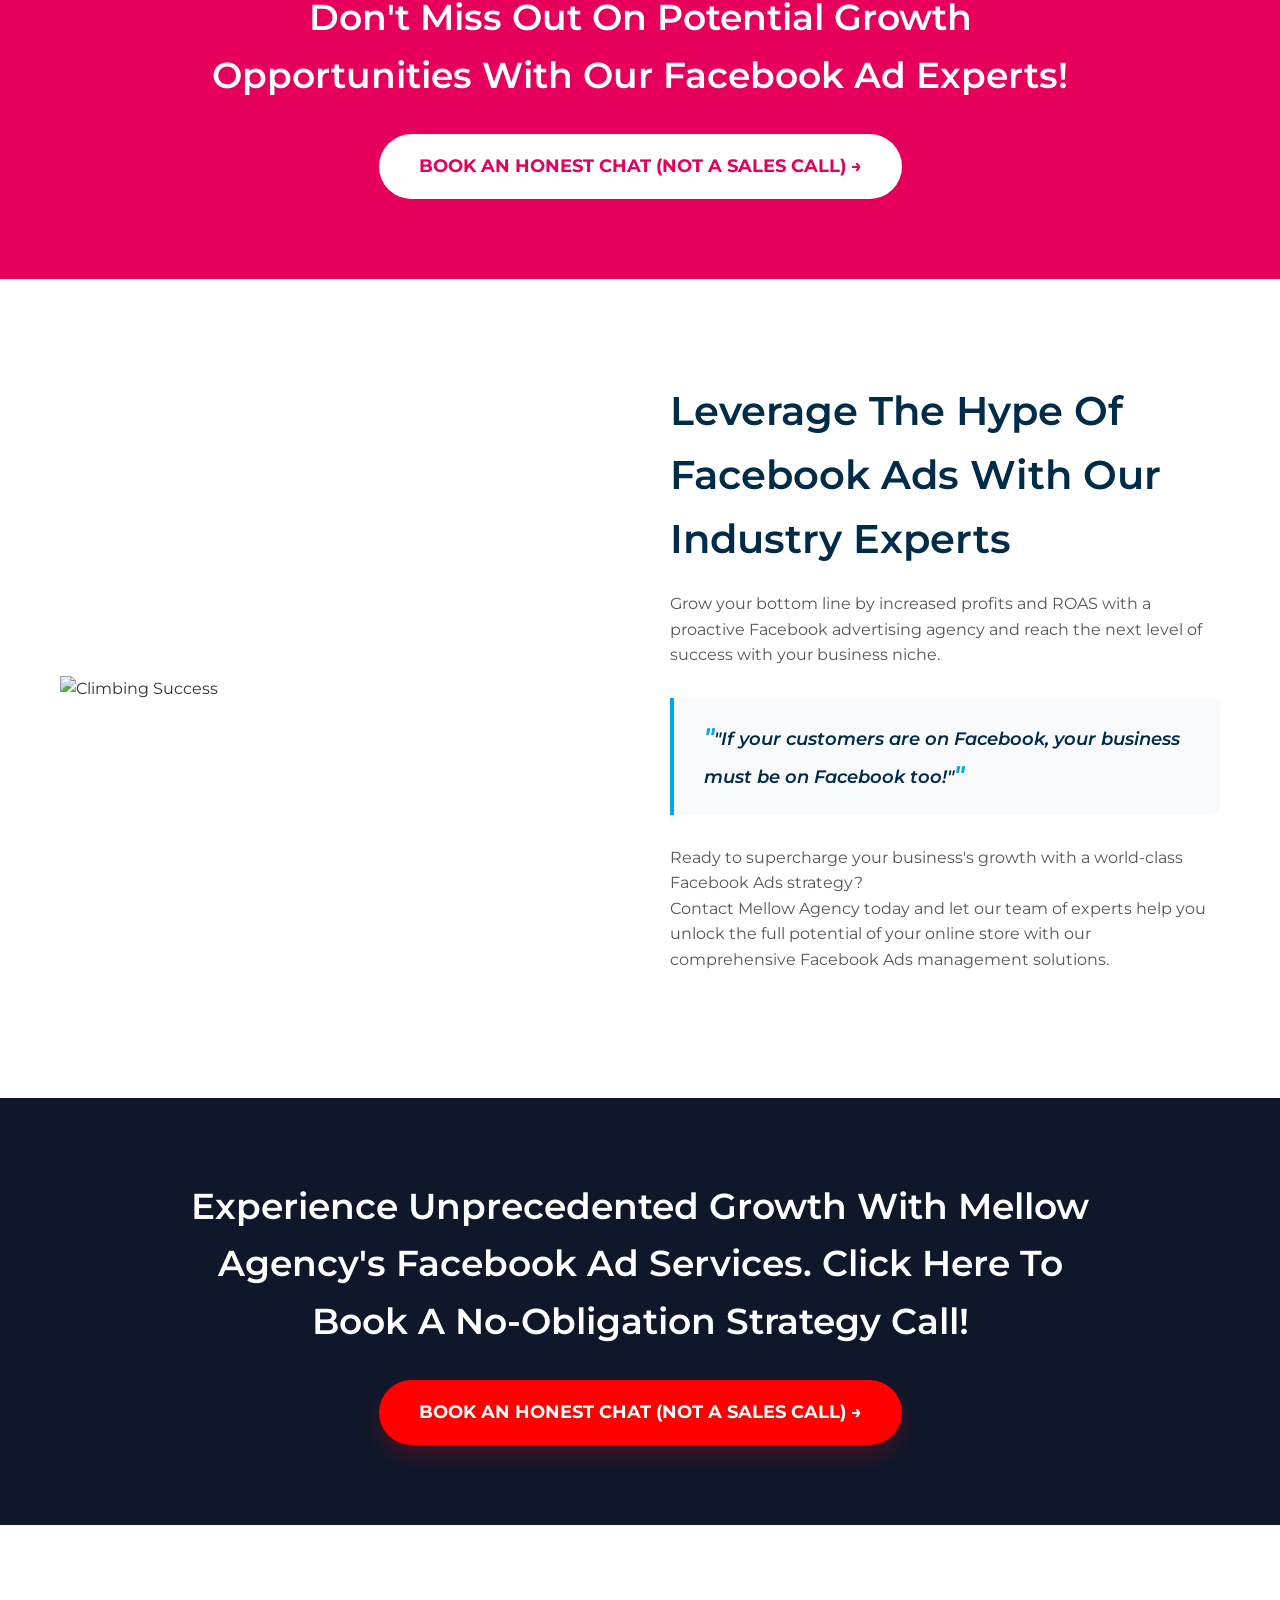
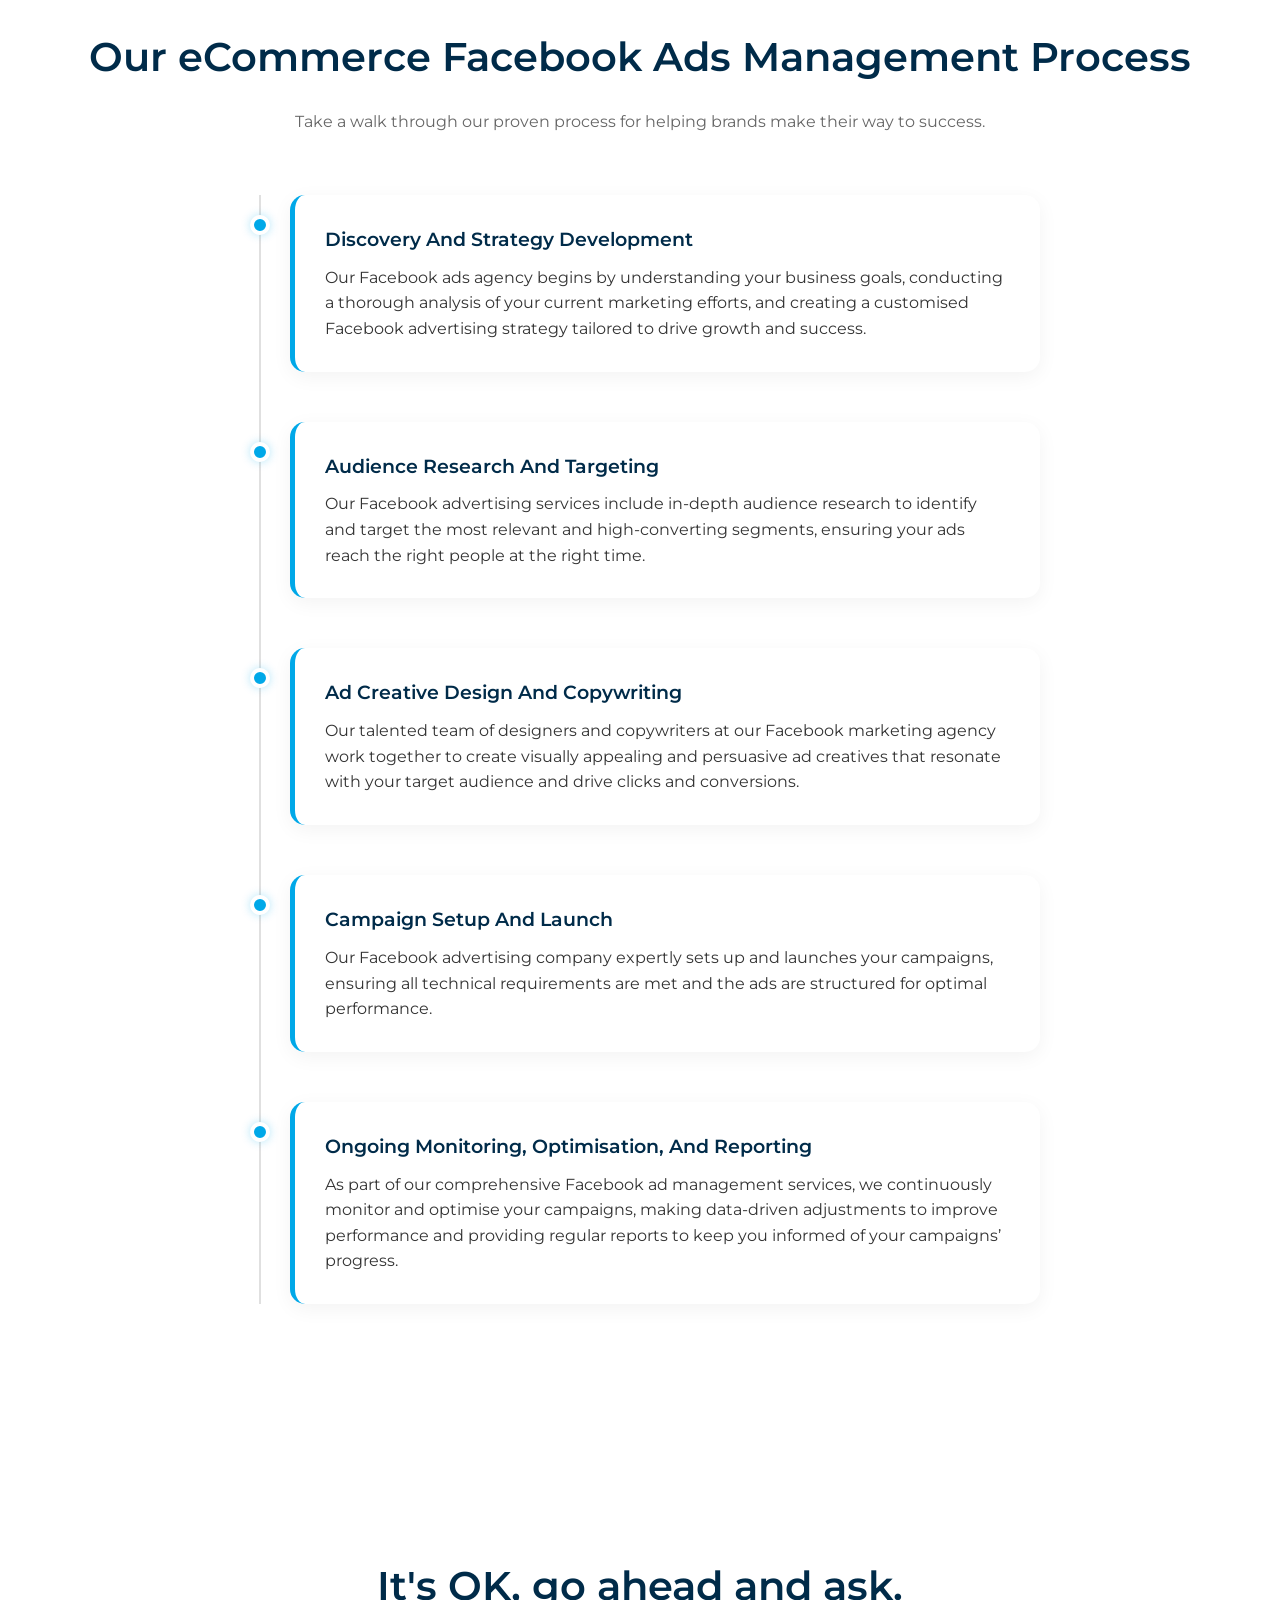
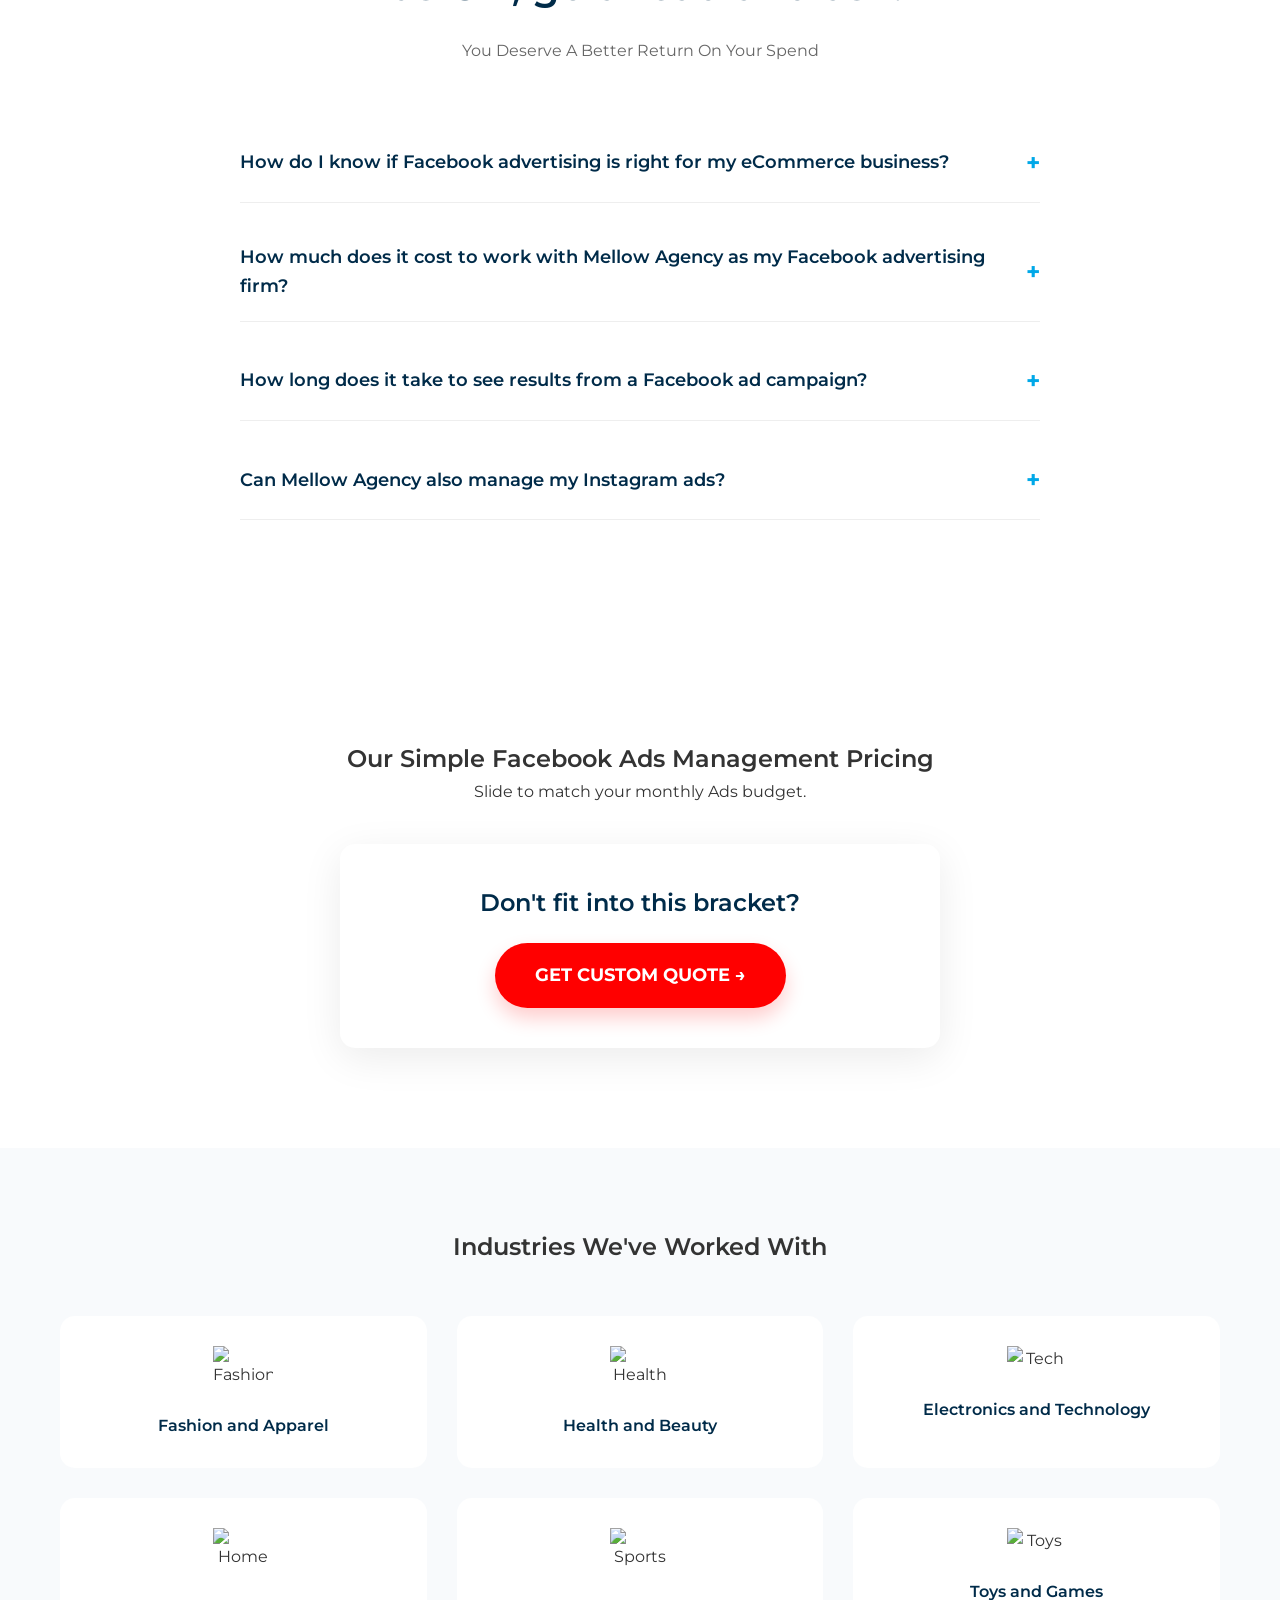
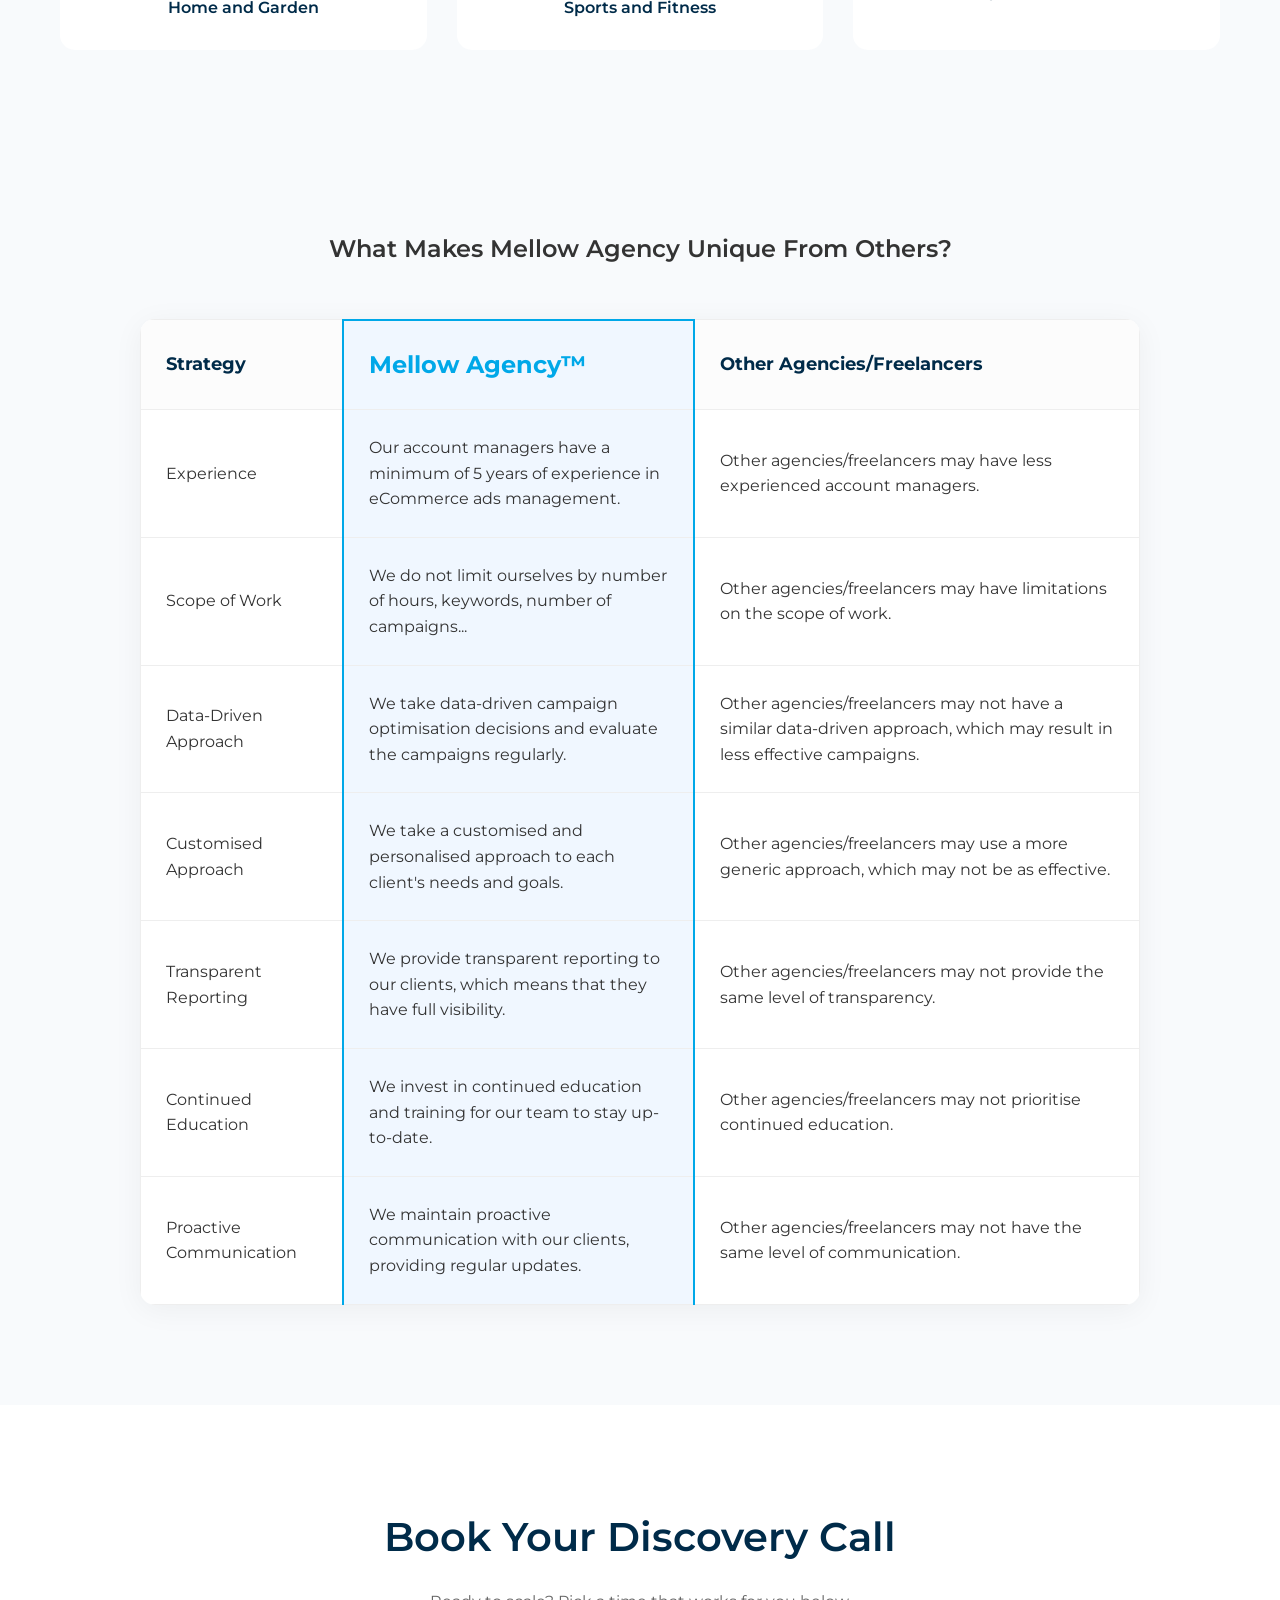
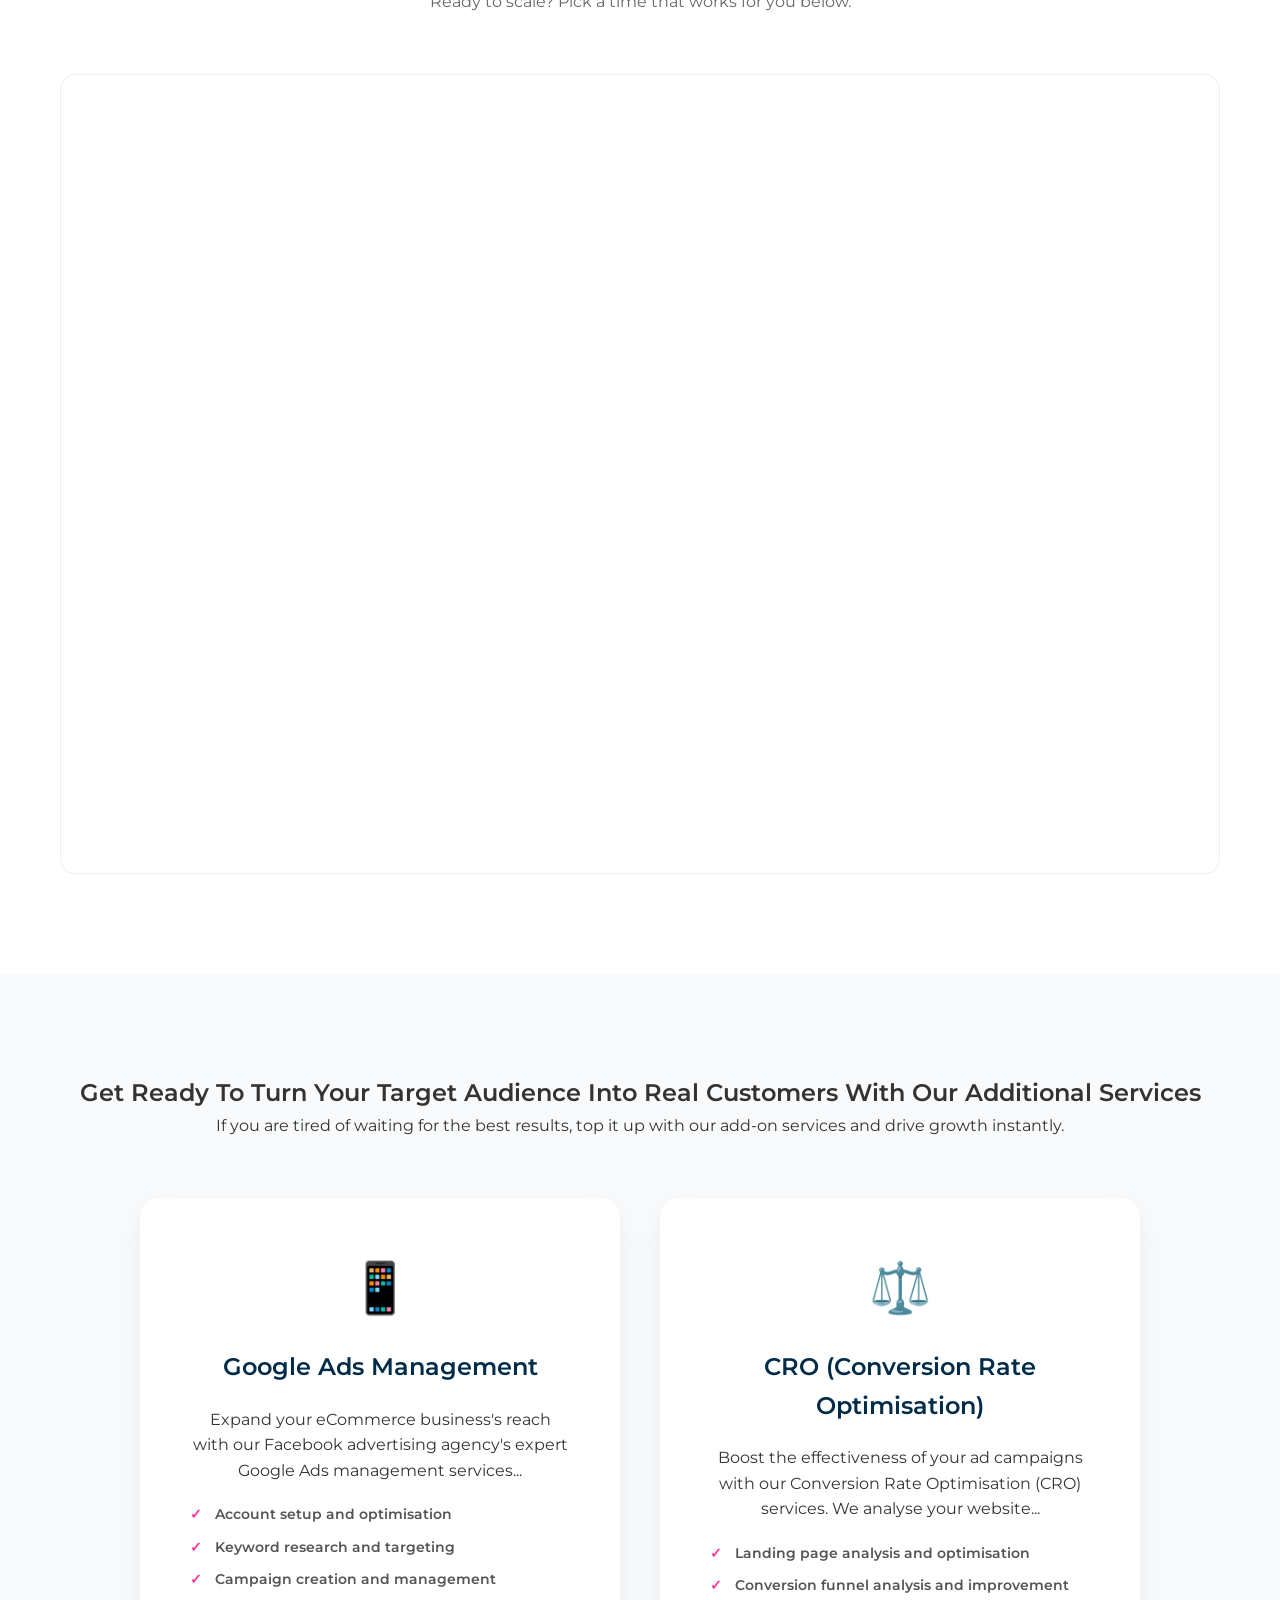
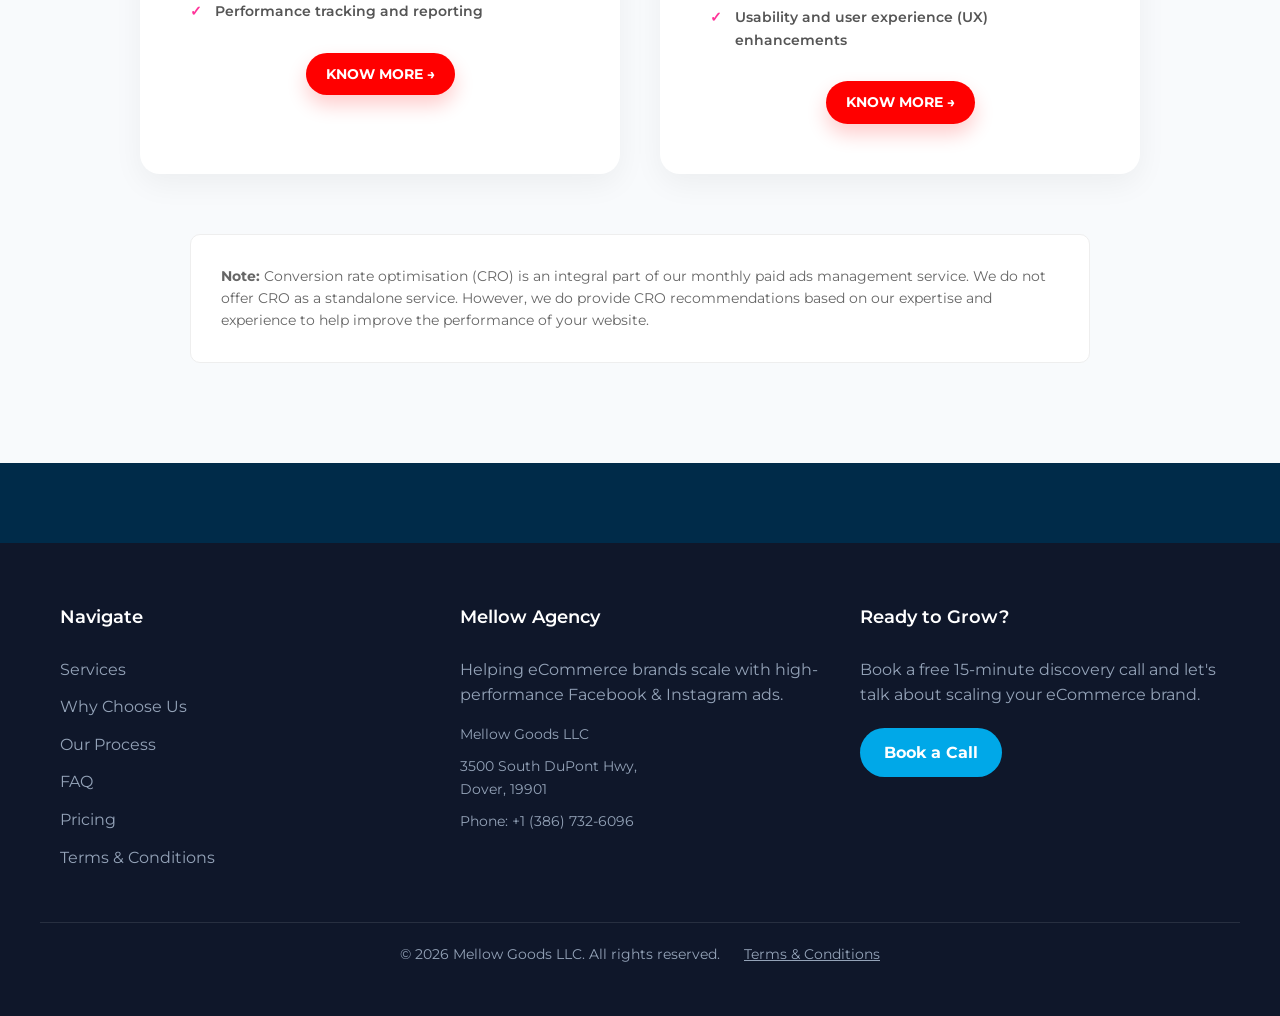
==== commit d955d7fc: "rebrand: rename AGC Media Agency to Mellow Agency / Mellow Goods LLC" ====
--- a/index.html
+++ b/index.html
@@ -4,7 +4,7 @@
 <head>
     <meta charset="UTF-8">
     <meta name="viewport" content="width=device-width, initial-scale=1.0">
-    <title>Facebook Ads Agency for eCommerce | AGC Media Agency</title>
+    <title>Facebook Ads Agency for eCommerce | Mellow Agency</title>
     <meta name="description"
         content="Maximise your potential and increase ROI with our highly effective Facebook ad strategies tailored for your business needs.">
     <link rel="icon" type="image/svg+xml" href="favicon.svg">
@@ -23,9 +23,9 @@
                 <a href="#" style="text-decoration: none; display: flex; align-items: center; gap: 8px;">
                     <div
                         style="background: var(--primary-color); color: white; border-radius: 6px; padding: 4px 8px; font-weight: 800; font-size: 22px; letter-spacing: 1px;">
-                        AGC</div>
+                        M</div>
                     <span
-                        style="font-size: 20px; font-weight: 600; color: var(--navy-color); text-transform: uppercase; letter-spacing: 0.5px;">Media
+                        style="font-size: 20px; font-weight: 600; color: var(--navy-color); text-transform: uppercase; letter-spacing: 0.5px;">Mellow
                         Agency</span>
                 </a>
             </div>
@@ -75,7 +75,7 @@
         <section class="intro" style="padding: 10px 0 20px; margin-top: -30px; position: relative; z-index: 10;">
             <div class="container text-center">
                 <h3 style="font-size: 28px; color: var(--navy-color); margin-bottom: 20px;">As a leading Facebook Ads
-                    agency, AGC Media Agency specialises in creating data-driven and result-oriented Facebook
+                    agency, Mellow Agency specialises in creating data-driven and result-oriented Facebook
                     advertising
                     campaigns.</h3>
                 <p style="font-size: 16px; color: #555; max-width: 900px; margin: 0 auto; line-height: 1.8;">Our
@@ -212,7 +212,7 @@
 
         <section class="cta-banner cta-blue">
             <div class="container text-center">
-                <h2>Discover The AGC Media Agency Advantage: Get Started With Our Facebook Advertising Services Today!
+                <h2>Discover The Mellow Agency Advantage: Get Started With Our Facebook Advertising Services Today!
                 </h2>
                 <a href="#book-a-call" class="btn btn-secondary">BOOK AN HONEST CHAT (NOT A SALES CALL) &rarr;</a>
             </div>
@@ -221,7 +221,7 @@
         <section id="results" class="features">
             <div class="container">
                 <div class="section-title text-center">
-                    <h2>Why Choose AGC Media Agency For Facebook Advertising Management?</h2>
+                    <h2>Why Choose Mellow Agency For Facebook Advertising Management?</h2>
                 </div>
 
                 <div class="features-grid">
@@ -247,7 +247,7 @@
                                     alt="Expert Team" style="max-height: 60px;"></div>
                             <h3>Dedicated Team Of Facebook Ad Experts</h3>
                         </div>
-                        <p>At AGC Media Agency, our skilled professionals possess in-depth knowledge of Facebook
+                        <p>At Mellow Agency, our skilled professionals possess in-depth knowledge of Facebook
                             advertising
                             strategies and best practices, ensuring the success of your campaigns.</p>
                         <ul class="checklist-small">
@@ -329,7 +329,7 @@
                         <p>"If your customers are on Facebook, your business must be on Facebook too!"</p>
                     </div>
                     <p>Ready to supercharge your business's growth with a world-class Facebook Ads strategy?<br>Contact
-                        AGC Media Agency today and let our team of experts help you unlock the full potential of your
+                        Mellow Agency today and let our team of experts help you unlock the full potential of your
                         online
                         store with our comprehensive Facebook Ads management solutions.</p>
                 </div>
@@ -338,7 +338,7 @@
 
         <section class="cta-banner cta-blue-dark">
             <div class="container text-center">
-                <h2>Experience Unprecedented Growth With AGC Media Agency's Facebook Ad Services. Click Here To Book A
+                <h2>Experience Unprecedented Growth With Mellow Agency's Facebook Ad Services. Click Here To Book A
                     No-Obligation Strategy Call!</h2>
                 <a href="#book-a-call" class="btn btn-secondary">BOOK AN HONEST CHAT (NOT A SALES CALL) &rarr;</a>
             </div>
@@ -423,13 +423,13 @@
                     </div>
                     <div class="faq-item">
                         <div class="faq-question">
-                            <h3>How much does it cost to work with AGC Media Agency as my Facebook advertising firm?
+                            <h3>How much does it cost to work with Mellow Agency as my Facebook advertising firm?
                             </h3>
                             <span class="plus">+</span>
                         </div>
                         <div class="faq-answer">
                             <p>Our pricing is tailored to your specific needs and budget. We offer transparent pricing
-                                models based on your ad spend and management requirements for AGC Media Agency.</p>
+                                models based on your ad spend and management requirements for Mellow Agency.</p>
                         </div>
                     </div>
                     <div class="faq-item">
@@ -444,7 +444,7 @@
                     </div>
                     <div class="faq-item">
                         <div class="faq-question">
-                            <h3>Can AGC Media Agency also manage my Instagram ads?</h3>
+                            <h3>Can Mellow Agency also manage my Instagram ads?</h3>
                             <span class="plus">+</span>
                         </div>
                         <div class="faq-answer">
@@ -506,13 +506,13 @@
 
         <section class="comparison text-center">
             <div class="container">
-                <h2>What Makes AGC Media Agency Unique From Others?</h2>
+                <h2>What Makes Mellow Agency Unique From Others?</h2>
                 <div class="table-container">
                     <table class="comparison-table">
                         <thead>
                             <tr>
                                 <th>Strategy</th>
-                                <th class="highlight-col">AGC Media Agency™</th>
+                                <th class="highlight-col">Mellow Agency™</th>
                                 <th>Other Agencies/Freelancers</th>
                             </tr>
                         </thead>
@@ -585,7 +585,7 @@
                     Cal.ns["15min"]("inline", {
                         elementOrSelector: "#my-cal-inline-15min",
                         config: { "layout": "month_view", "useSlotsViewOnSmallScreen": "true" },
-                        calLink: "agcmedia/15min",
+                        calLink: "mellow-agency/15min",
                     });
 
                     Cal.ns["15min"]("ui", { "hideEventTypeDetails": false, "layout": "month_view" });
@@ -655,13 +655,12 @@
                     </ul>
                 </div>
                 <div class="footer-col">
-                    <h4>AGC Media Agency</h4>
+                    <h4>Mellow Agency</h4>
                     <p style="color: #94a3b8; margin-bottom: 15px;">Helping eCommerce brands scale with high-performance
                         Facebook & Instagram ads.</p>
-                    <p style="color: #94a3b8; font-size: 14px;">AGC MEDIA COMPANY LLC</p>
-                    <p style="color: #94a3b8; font-size: 14px;">500 4th St Nw, Suite 102 Pmb 1578,<br>Albuquerque, New
-                        Mexico 87102 US</p>
-                    <p style="color: #64748b; font-size: 13px; margin-top: 10px;">Entity ID: 7236409</p>
+                    <p style="color: #94a3b8; font-size: 14px;">Mellow Goods LLC</p>
+                    <p style="color: #94a3b8; font-size: 14px;">3500 South DuPont Hwy,<br>Dover, 19901</p>
+                    <p style="color: #94a3b8; font-size: 14px;">Phone: +1 (386) 732-6096</p>
                 </div>
                 <div class="footer-col">
                     <h4>Ready to Grow?</h4>
@@ -672,7 +671,7 @@
             </div>
             <div class="container text-center"
                 style="margin-top: 40px; padding-top: 20px; border-top: 1px solid rgba(255,255,255,0.1);">
-                <p style="font-size: 14px; color: #94a3b8;">&copy; 2026 AGC MEDIA COMPANY LLC. All rights reserved. <a
+                <p style="font-size: 14px; color: #94a3b8;">&copy; 2026 Mellow Goods LLC. All rights reserved. <a
                         href="terms.html" style="color: #94a3b8; text-decoration: underline; margin-left: 20px;">Terms &
                         Conditions</a></p>
             </div>
--- a/style.css
+++ b/style.css
@@ -1072,6 +1072,97 @@
     .cta-banner h2 {
         font-size: 28px;
     }
+
+    /* Responsive Buttons */
+    .btn {
+        white-space: normal;
+        max-width: 100%;
+        text-align: center;
+        box-sizing: border-box;
+    }
+
+    .btn-secondary,
+    .btn-white {
+        padding: 14px 20px;
+        font-size: 15px;
+        width: 100%;
+        display: block;
+        margin-left: auto;
+        margin-right: auto;
+        line-height: 1.4;
+    }
+
+    /* Responsive Comparison Table */
+    .table-container {
+        overflow-x: hidden;
+        border-radius: 0;
+        box-shadow: none;
+        background: transparent;
+        margin-top: 30px;
+    }
+
+    .comparison-table,
+    .comparison-table tbody,
+    .comparison-table tr,
+    .comparison-table td {
+        display: block;
+        width: 100%;
+        text-align: center;
+    }
+
+    .comparison-table thead {
+        display: none;
+    }
+
+    .comparison-table tr {
+        margin-bottom: 30px;
+        background: white;
+        border: 1px solid #eee;
+        border-radius: 15px;
+        overflow: hidden;
+        box-shadow: 0 5px 20px rgba(0, 0, 0, 0.05);
+    }
+
+    .comparison-table td {
+        padding: 20px;
+        border: none;
+        border-bottom: 1px solid #eee;
+    }
+
+    .comparison-table td:last-child {
+        border-bottom: none;
+    }
+
+    .comparison-table td:nth-child(1) {
+        background: var(--navy-color);
+        color: white;
+        font-size: 20px;
+        font-weight: 700;
+    }
+
+    .comparison-table td:nth-child(2)::before {
+        content: "Mellow Agency™";
+        display: block;
+        font-size: 18px;
+        font-weight: 700;
+        color: var(--primary-color);
+        margin-bottom: 10px;
+    }
+
+    .comparison-table td:nth-child(3)::before {
+        content: "Other Agencies/Freelancers";
+        display: block;
+        font-size: 16px;
+        font-weight: 600;
+        color: #666;
+        margin-bottom: 10px;
+    }
+
+    .comparison-table td.highlight-col {
+        border-left: none !important;
+        border-right: none !important;
+        border-top: none !important;
+    }
 }
 
 @media (max-width: 480px) {
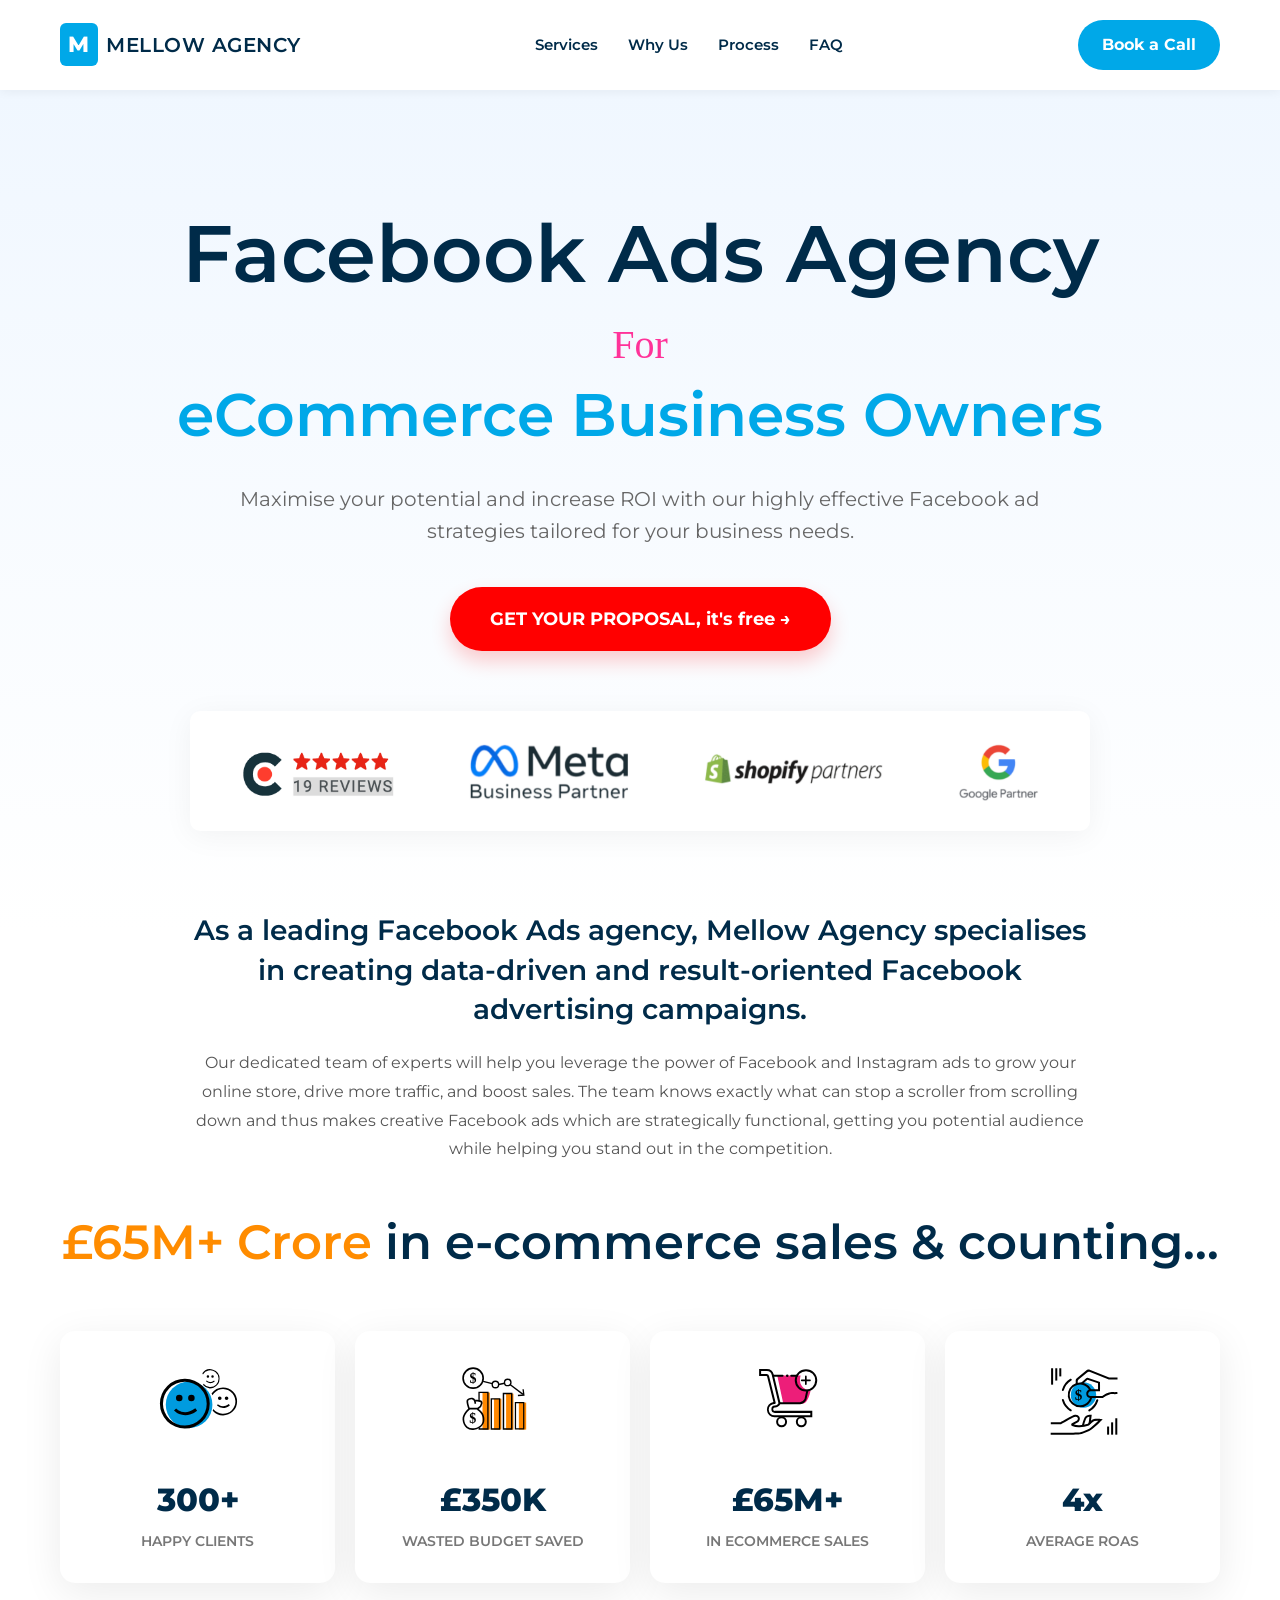
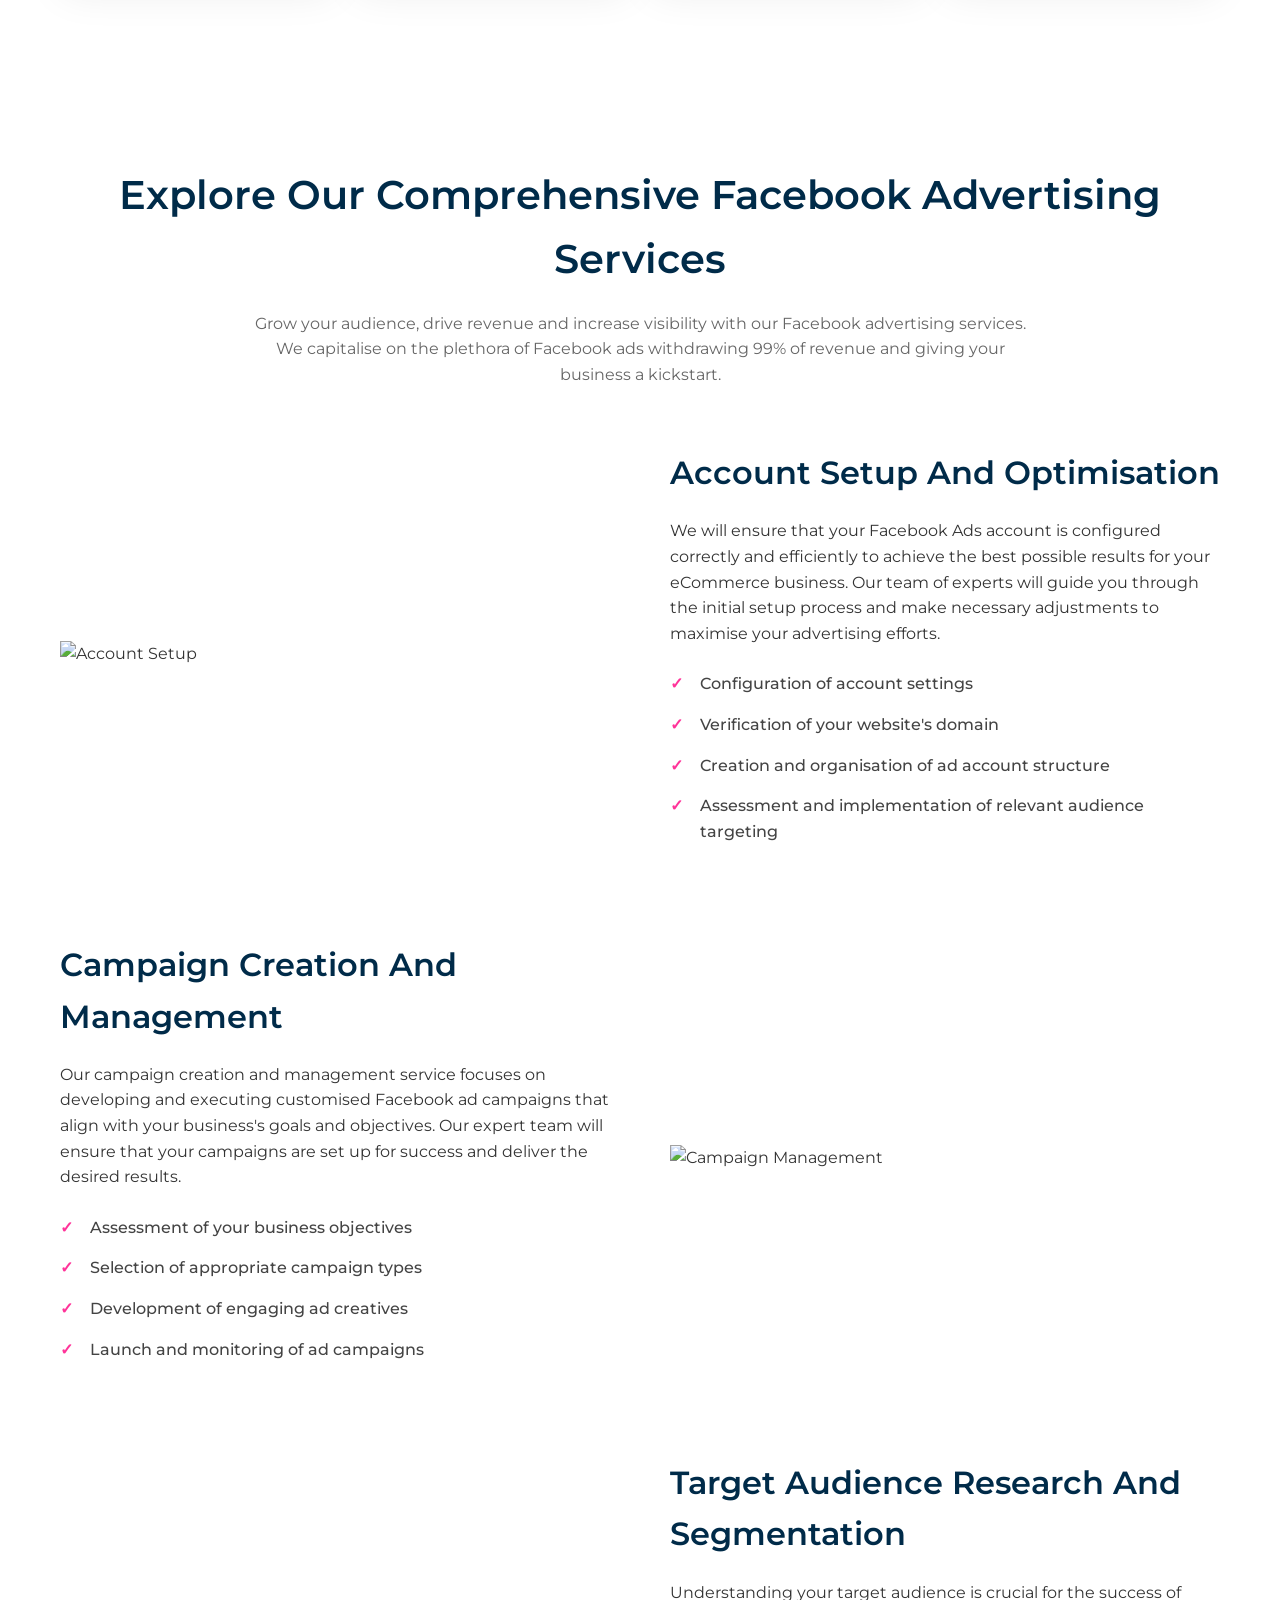
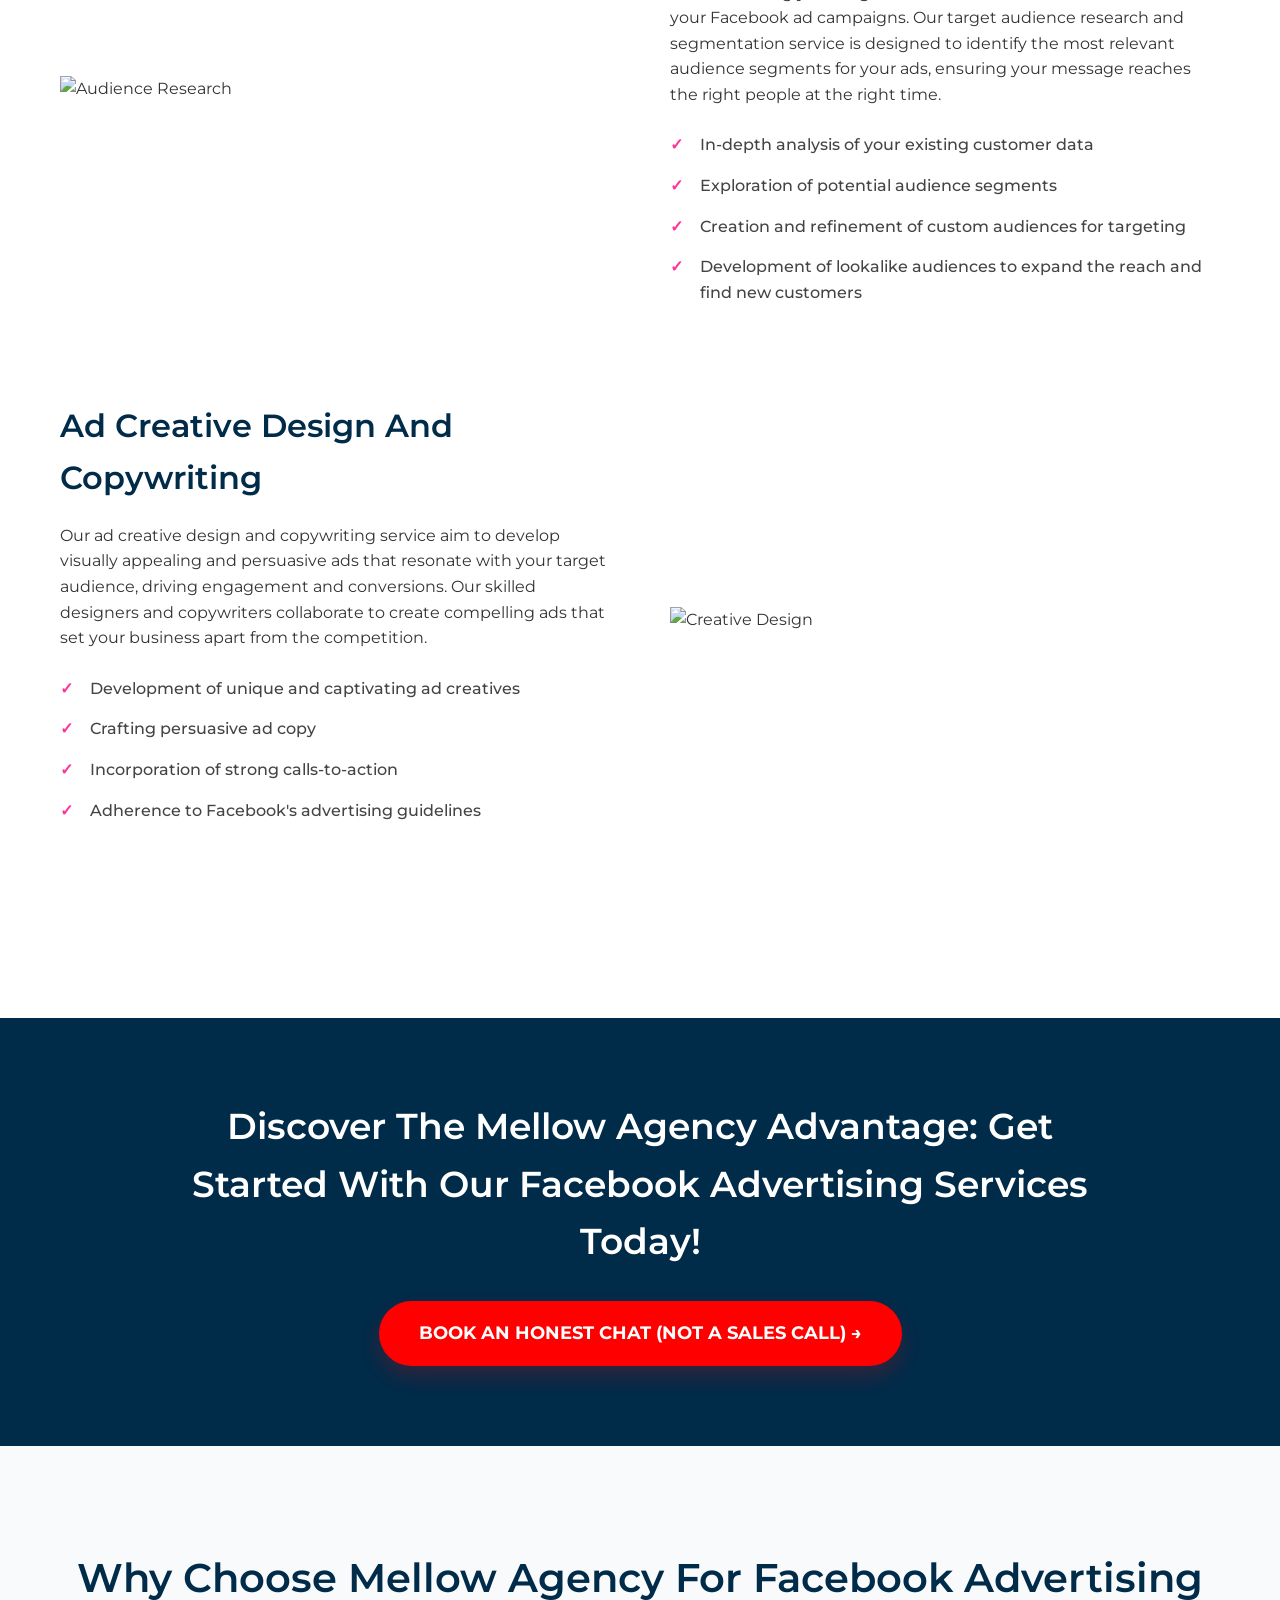
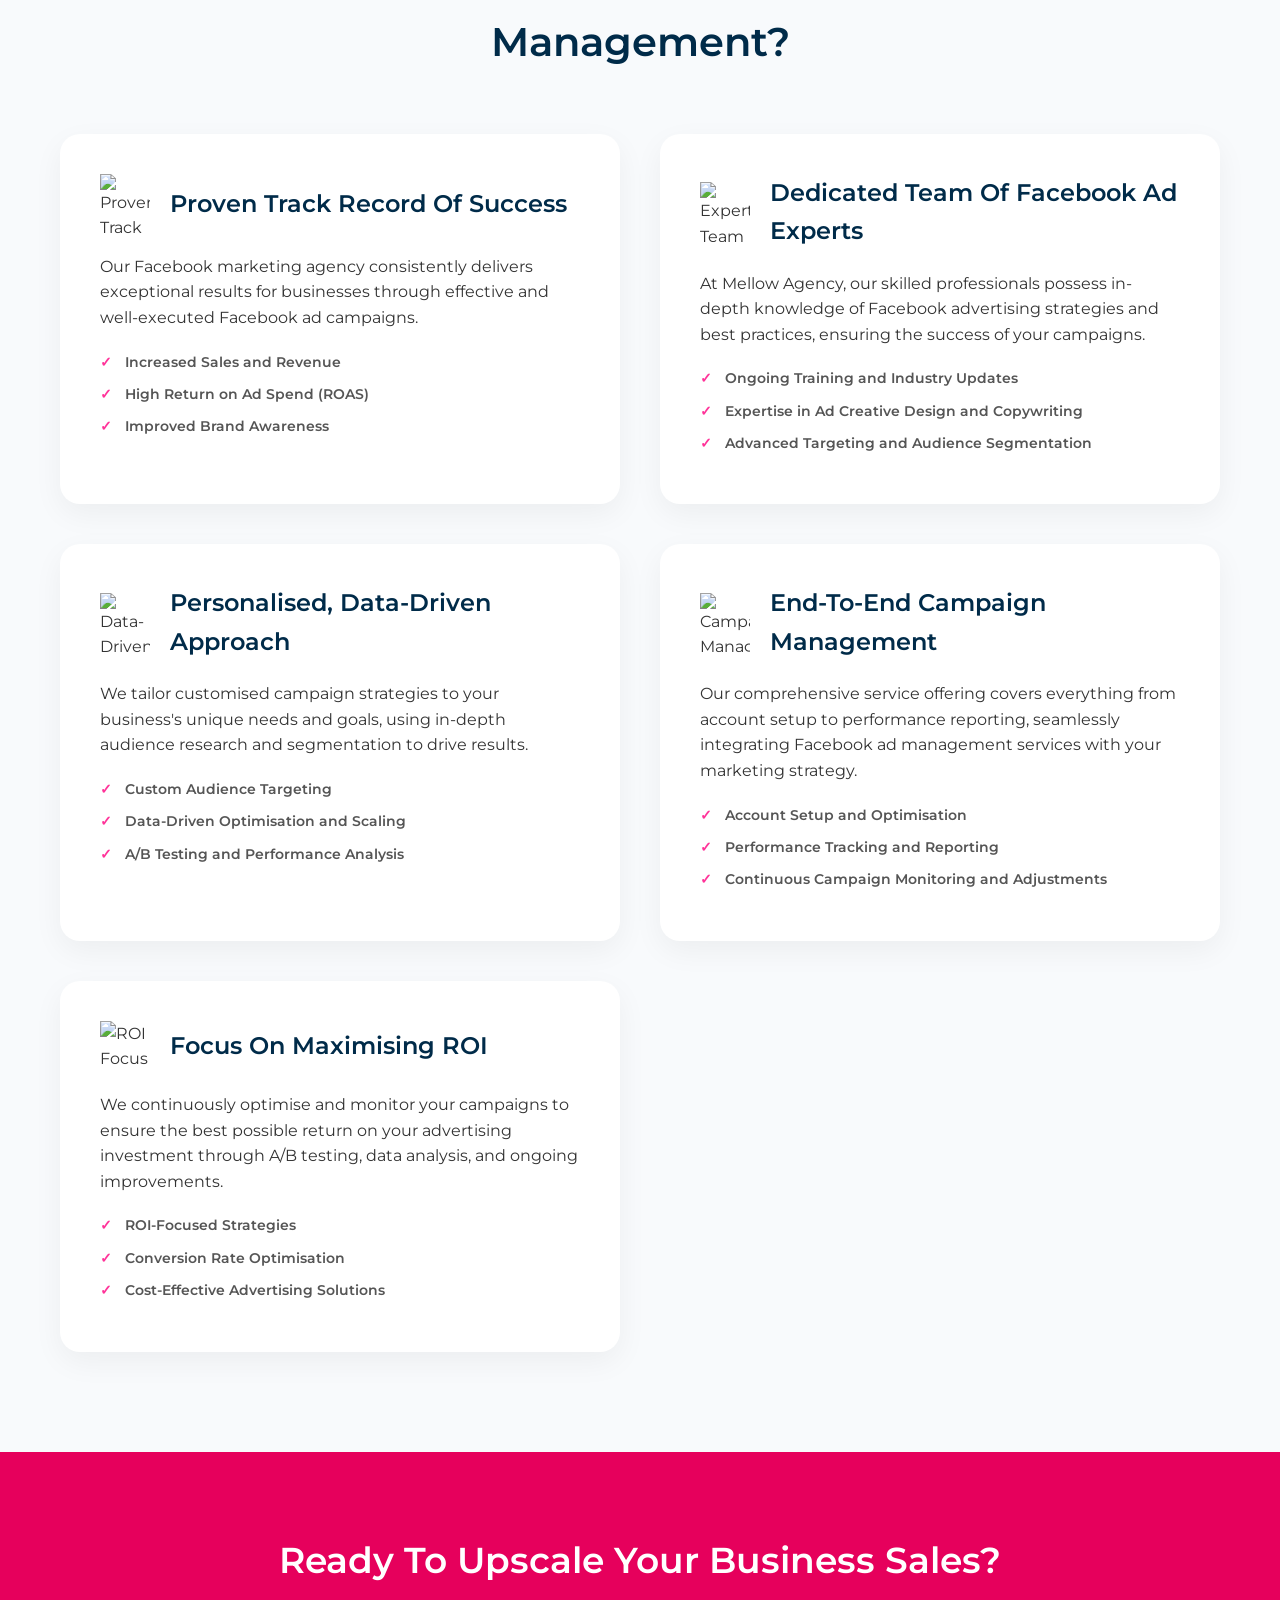
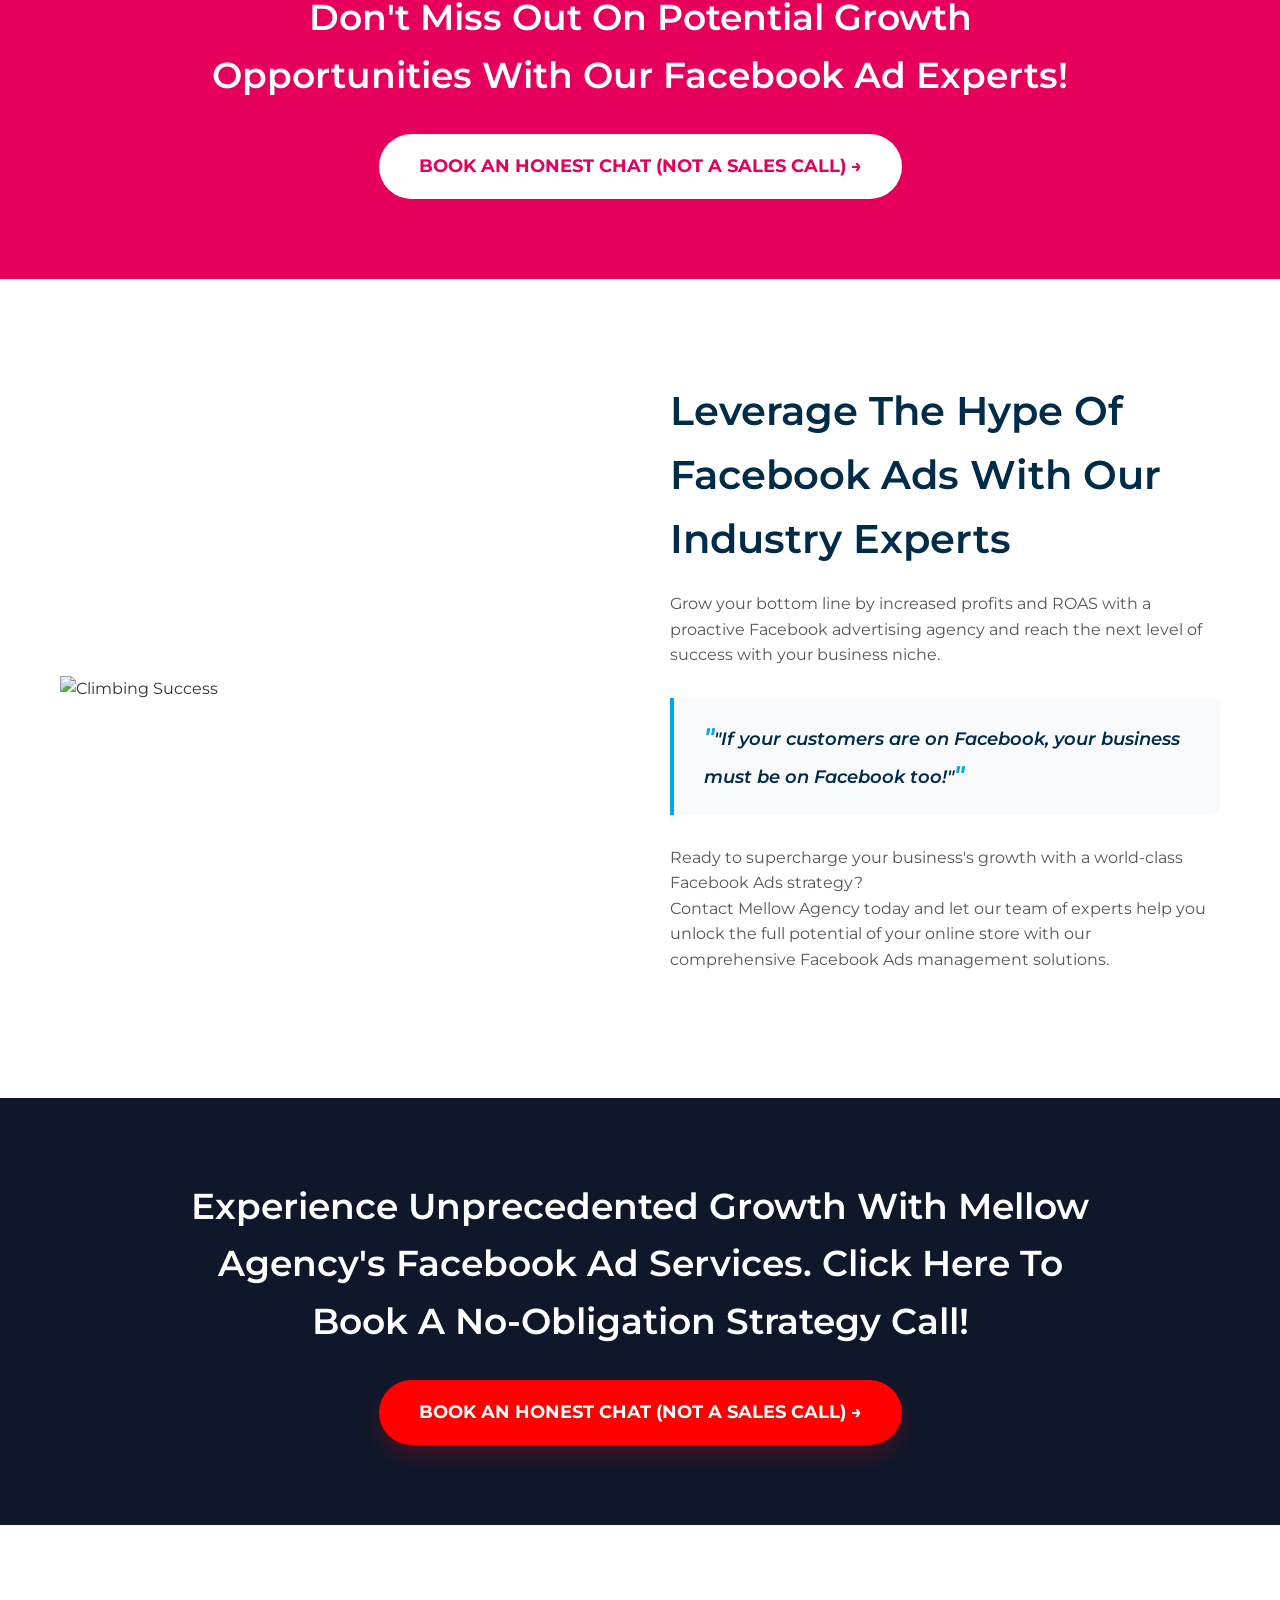
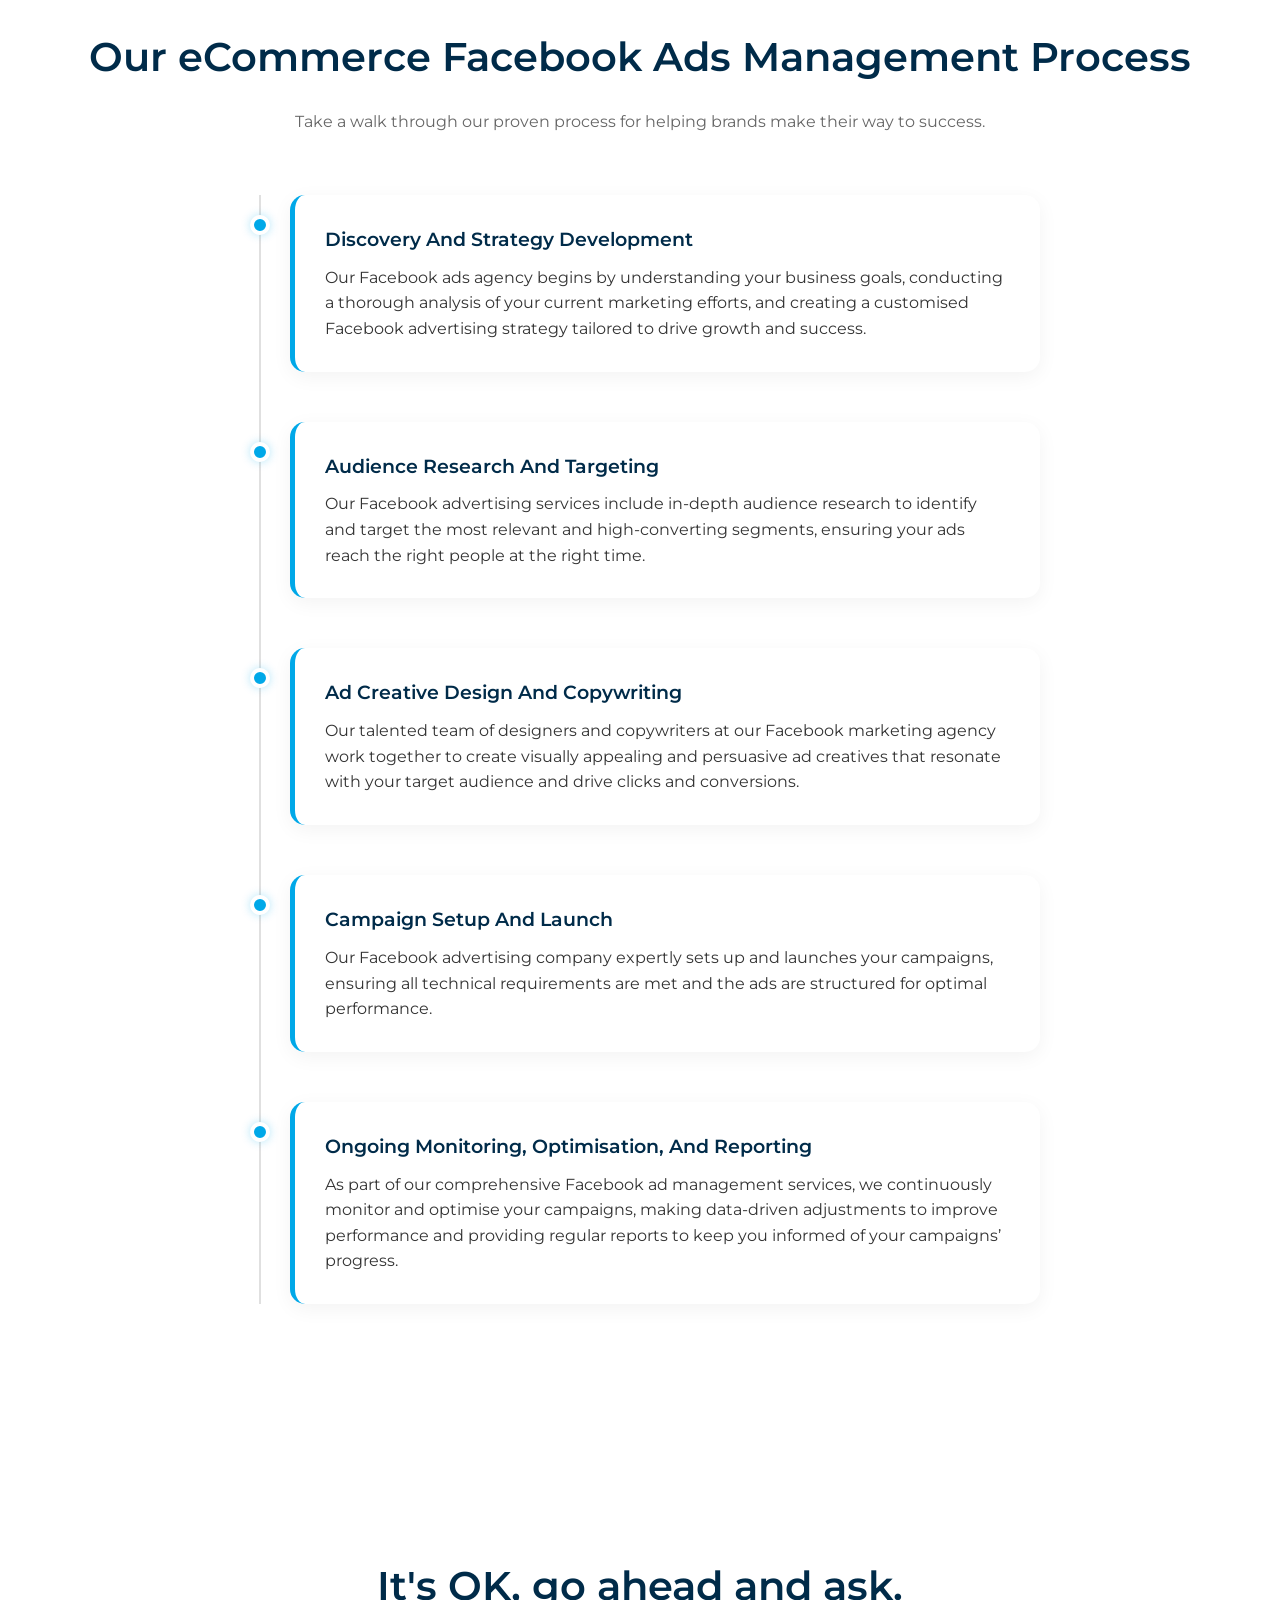
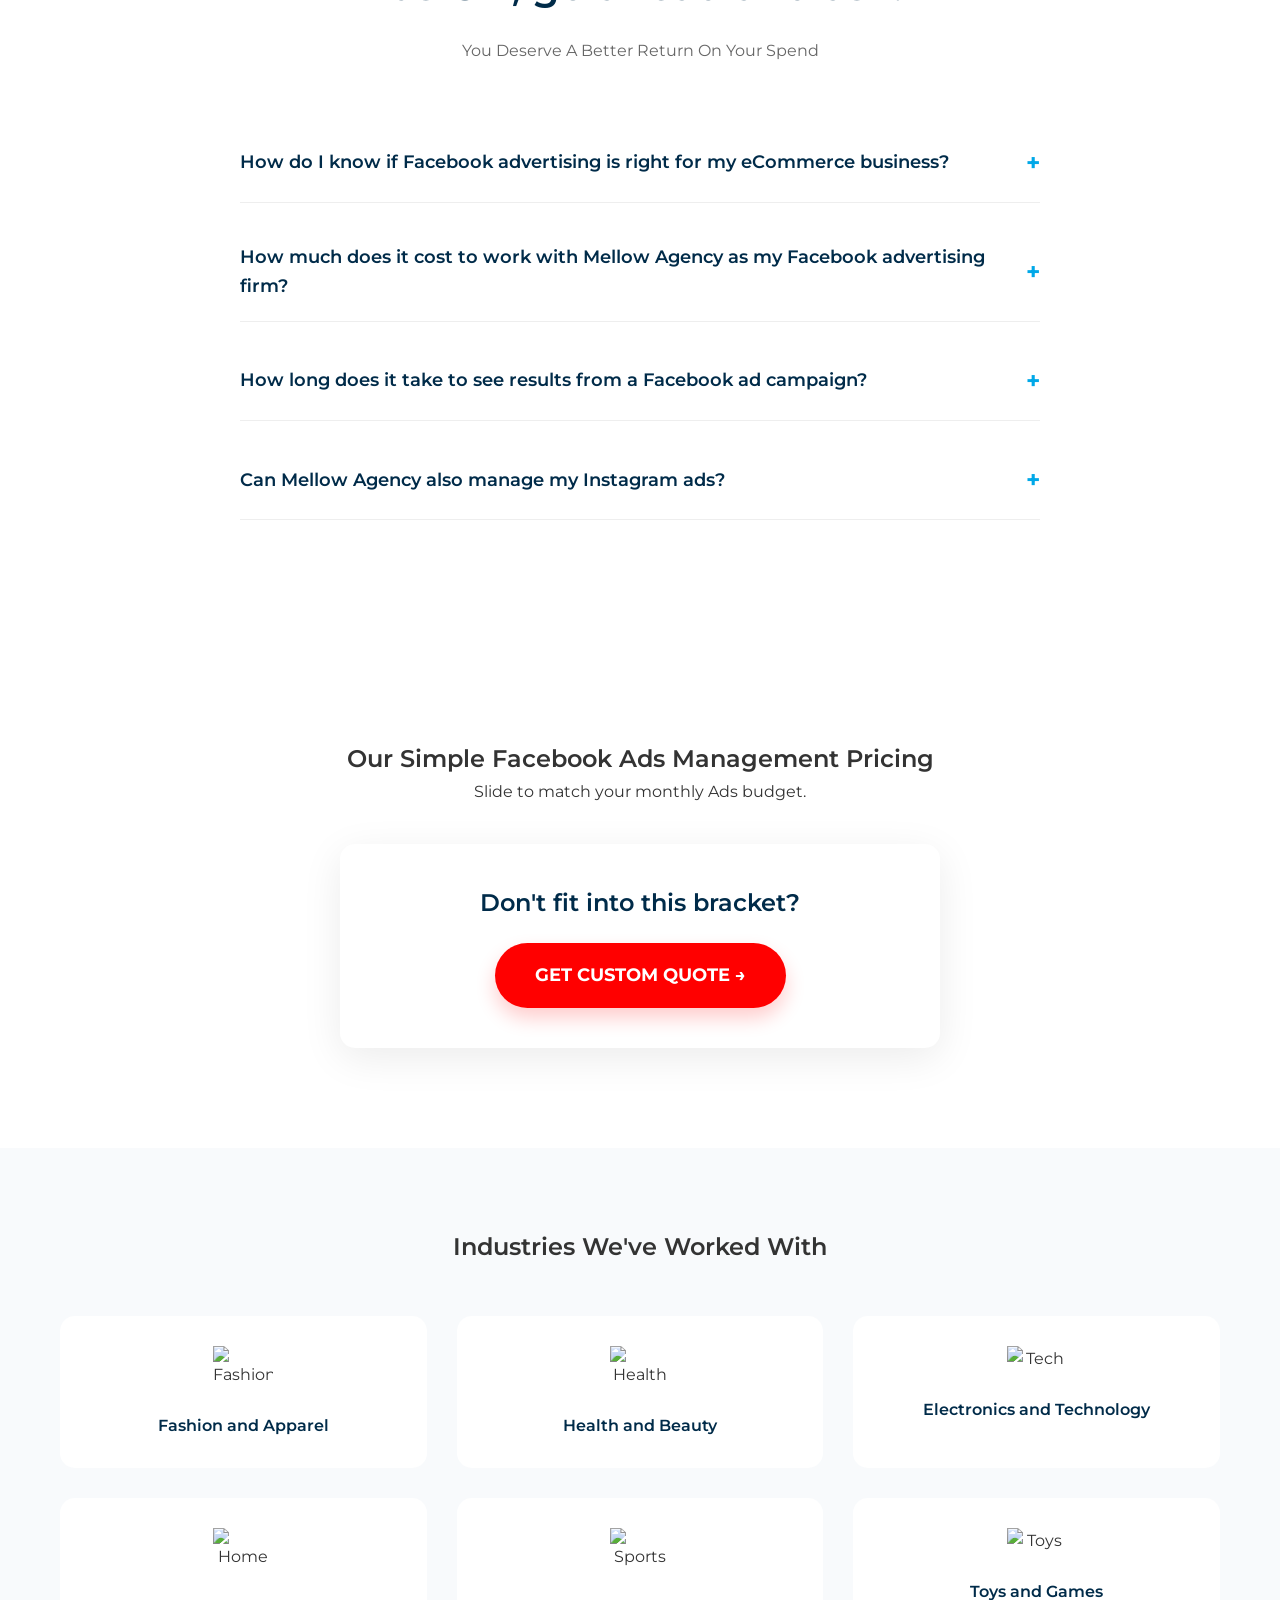
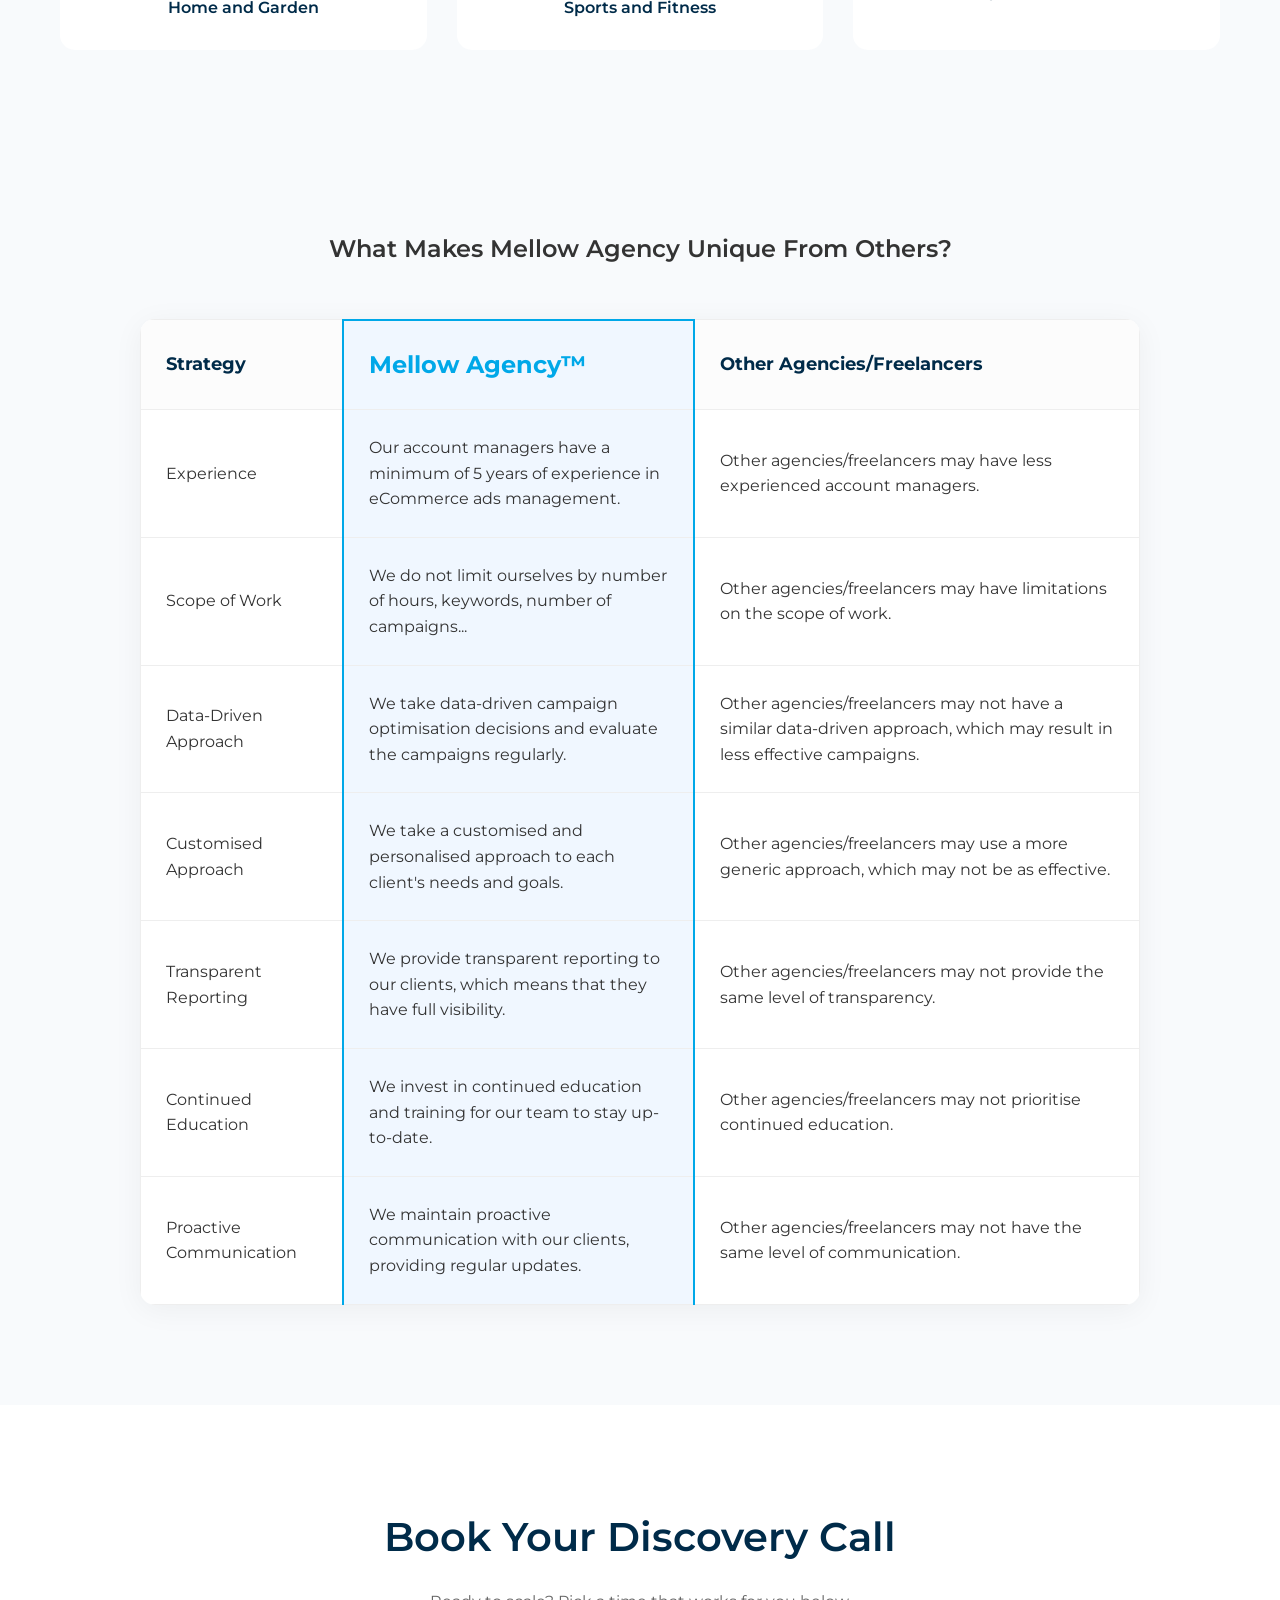
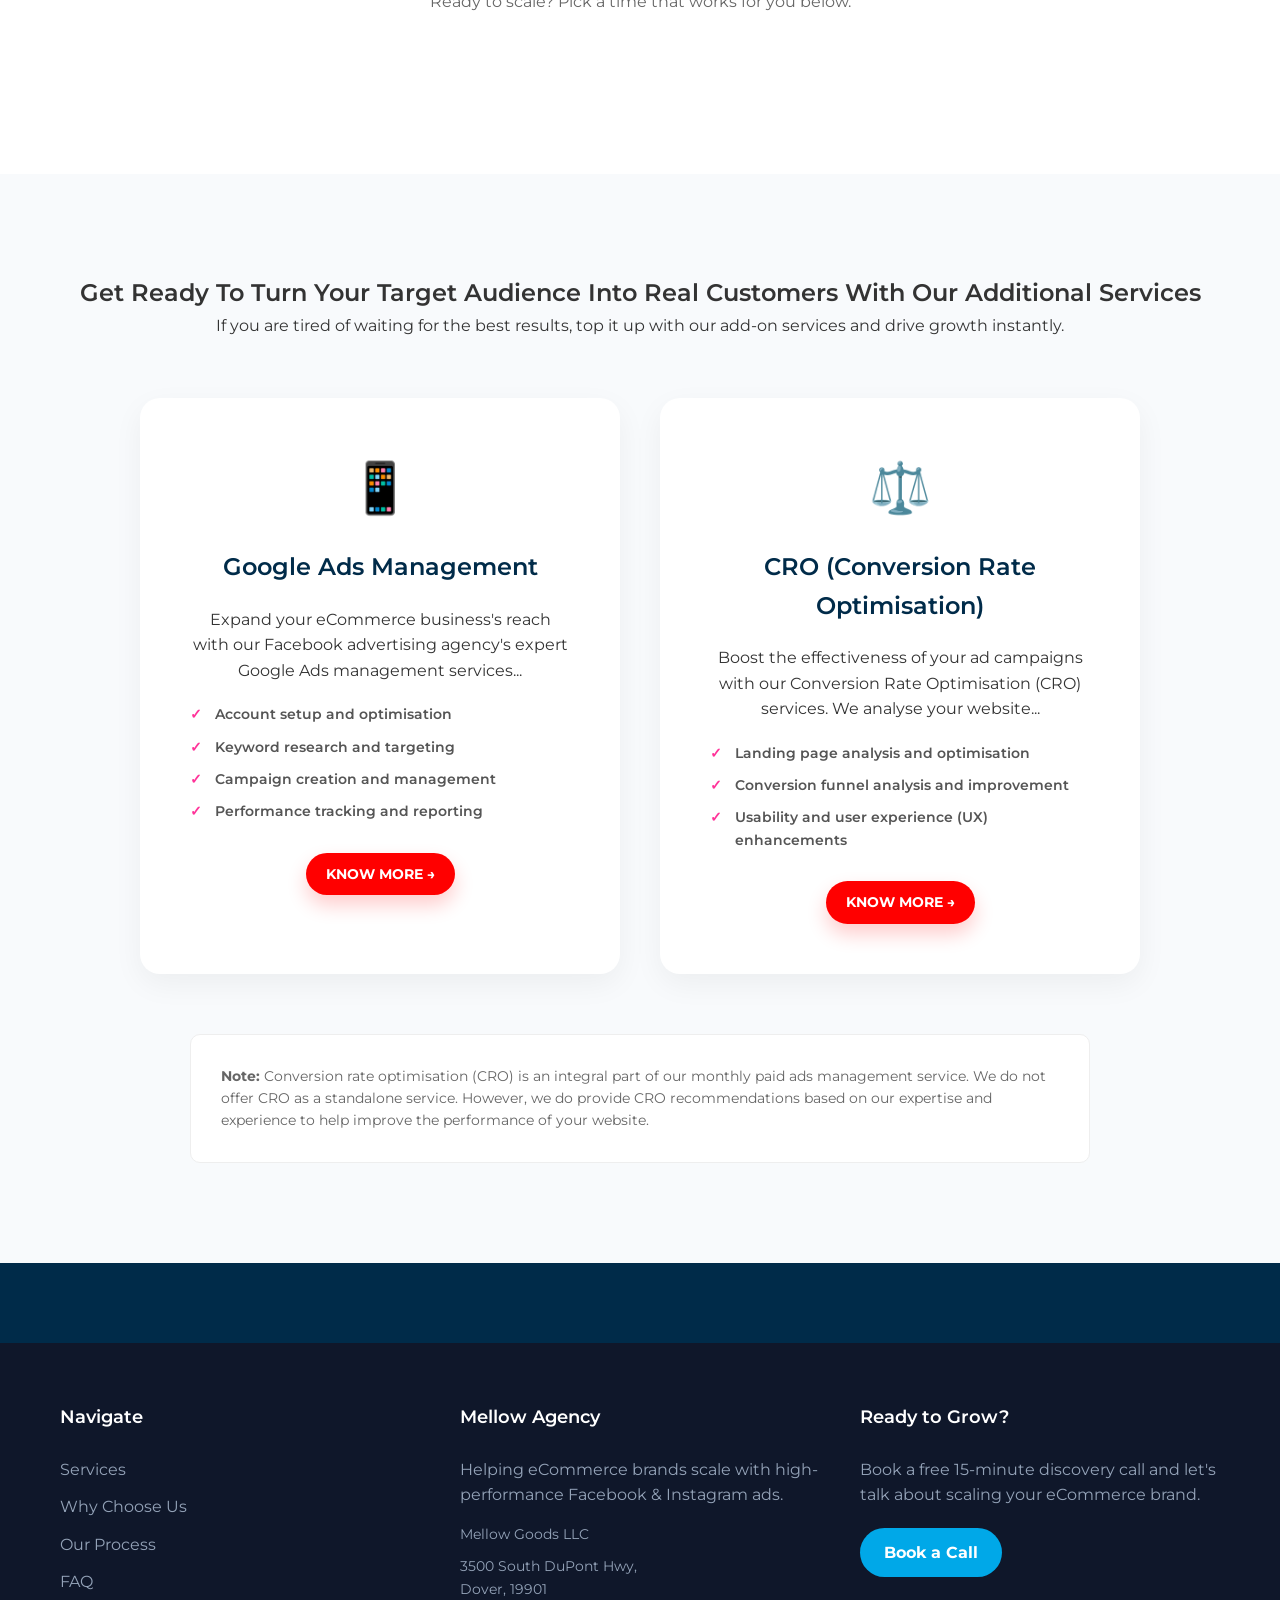
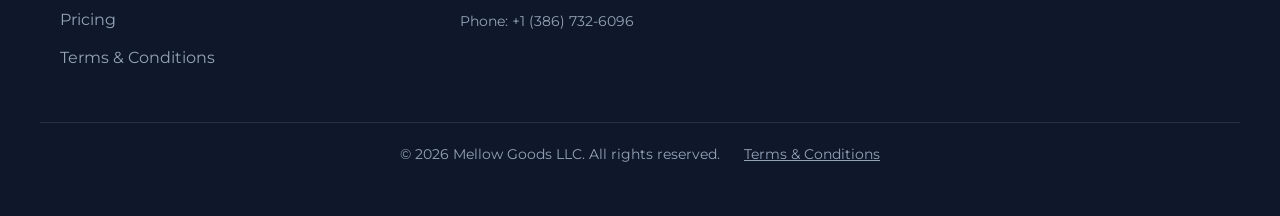
==== commit a8aca619: "update cal.com embed link to agencymeet/15min" ====
--- a/index.html
+++ b/index.html
@@ -576,21 +576,20 @@
                     <p>Ready to scale? Pick a time that works for you below.</p>
                 </div>
                 <!-- Cal inline embed code begins -->
-                <div style="width:100%;height:800px;overflow:scroll; border: 1px solid #eee; border-radius: 15px;"
-                    id="my-cal-inline-15min"></div>
-                <script type="text/javascript">
-                    (function (C, A, L) { let p = function (a, ar) { a.q.push(ar); }; let d = C.document; C.Cal = C.Cal || function () { let cal = C.Cal; let ar = arguments; if (!cal.loaded) { cal.ns = {}; cal.q = cal.q || []; d.head.appendChild(d.createElement("script")).src = A; cal.loaded = true; } if (ar[0] === L) { const api = function () { p(api, arguments); }; const namespace = ar[1]; api.q = api.q || []; if (typeof namespace === "string") { cal.ns[namespace] = cal.ns[namespace] || api; p(cal.ns[namespace], ar); p(cal, ["initNamespace", namespace]); } else p(cal, ar); return; } p(cal, ar); }; })(window, "https://app.cal.com/embed/embed.js", "init");
-                    Cal("init", "15min", { origin: "https://app.cal.com" });
-
-                    Cal.ns["15min"]("inline", {
-                        elementOrSelector: "#my-cal-inline-15min",
-                        config: { "layout": "month_view", "useSlotsViewOnSmallScreen": "true" },
-                        calLink: "mellow-agency/15min",
-                    });
-
-                    Cal.ns["15min"]("ui", { "hideEventTypeDetails": false, "layout": "month_view" });
-                </script>
-                <!-- Cal inline embed code ends -->
+<div style="width:100%;height:100%;overflow:scroll" id="my-cal-inline-15min"></div>
+<script type="text/javascript">
+  (function (C, A, L) { let p = function (a, ar) { a.q.push(ar); }; let d = C.document; C.Cal = C.Cal || function () { let cal = C.Cal; let ar = arguments; if (!cal.loaded) { cal.ns = {}; cal.q = cal.q || []; d.head.appendChild(d.createElement("script")).src = A; cal.loaded = true; } if (ar[0] === L) { const api = function () { p(api, arguments); }; const namespace = ar[1]; api.q = api.q || []; if(typeof namespace === "string"){cal.ns[namespace] = cal.ns[namespace] || api;p(cal.ns[namespace], ar);p(cal, ["initNamespace", namespace]);} else p(cal, ar); return;} p(cal, ar); }; })(window, "https://app.cal.com/embed/embed.js", "init");
+Cal("init", "15min", {origin:"https://app.cal.com"});
+
+  Cal.ns["15min"]("inline", {
+    elementOrSelector:"#my-cal-inline-15min",
+    config: {"layout":"month_view","useSlotsViewOnSmallScreen":"true"},
+    calLink: "agencymeet/15min",
+  });
+
+  Cal.ns["15min"]("ui", {"hideEventTypeDetails":false,"layout":"month_view"});
+  </script>
+  <!-- Cal inline embed code ends -->
             </div>
         </section>
 
